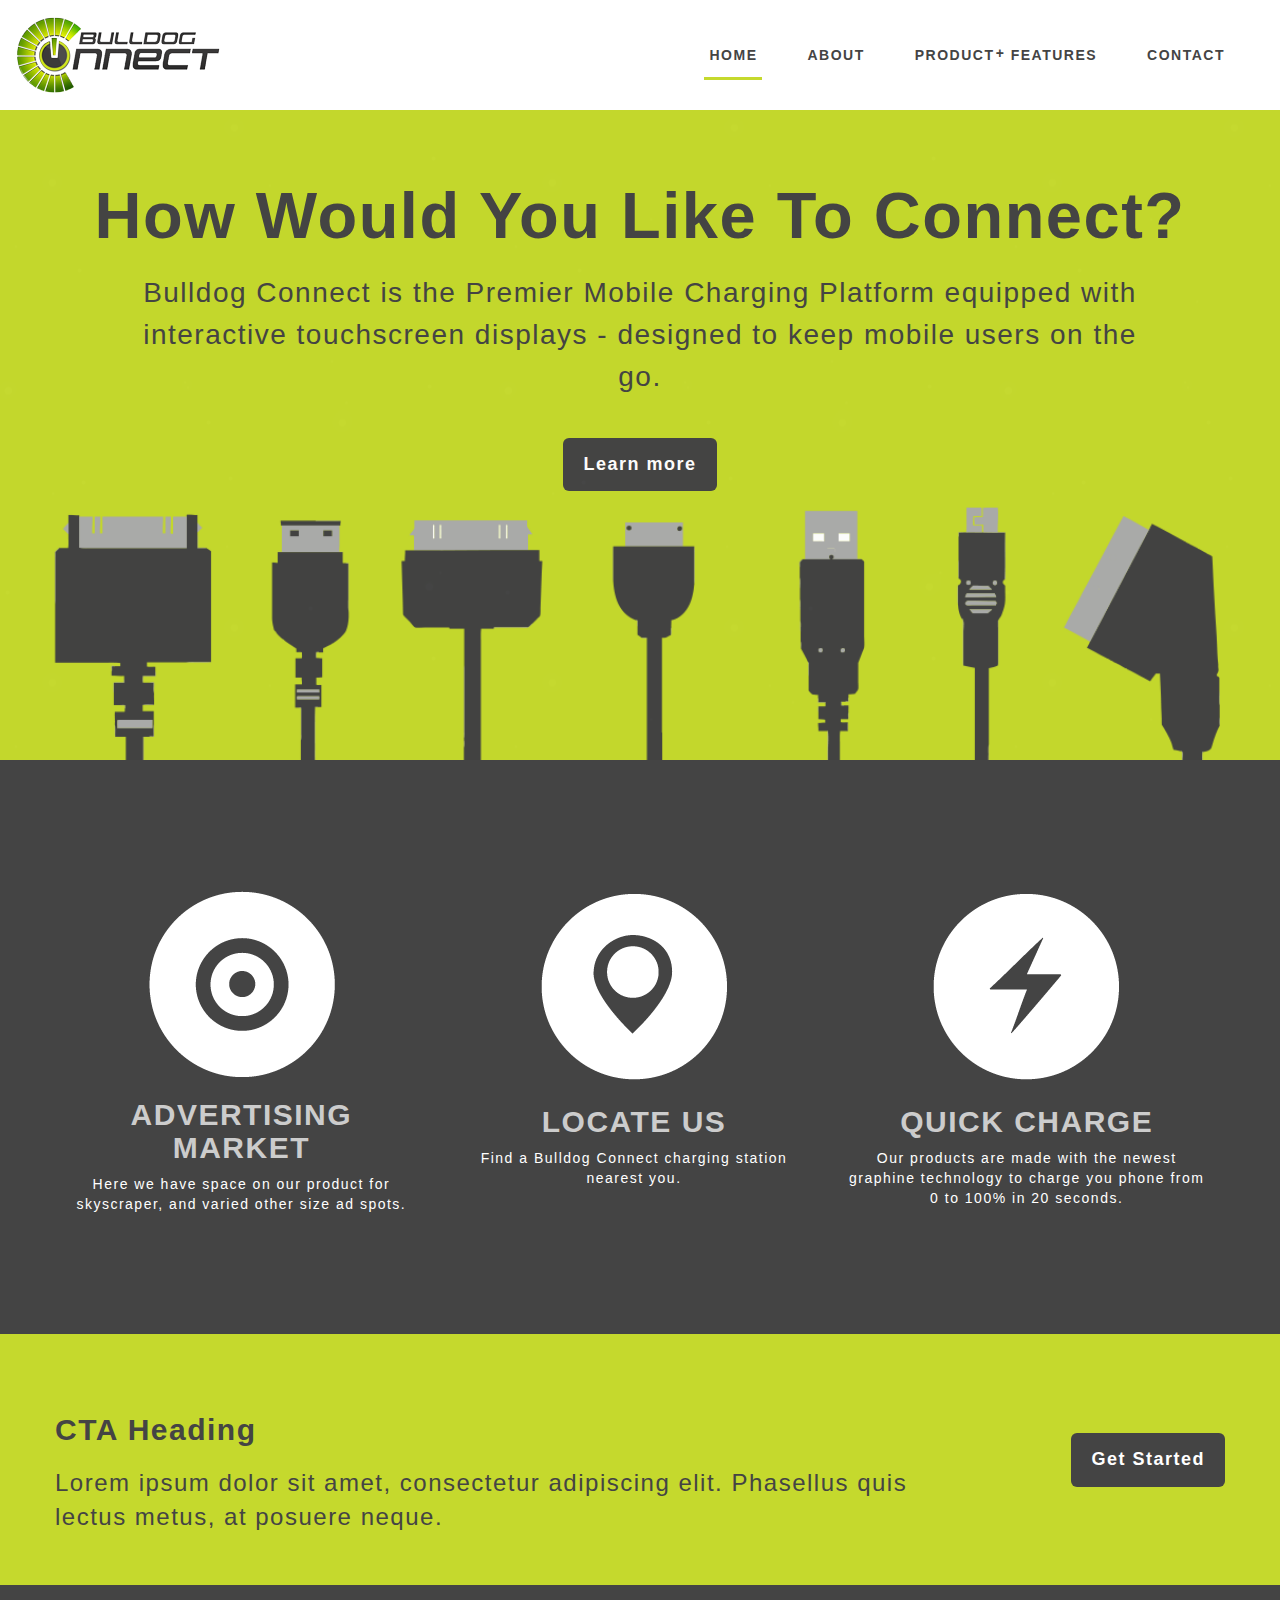
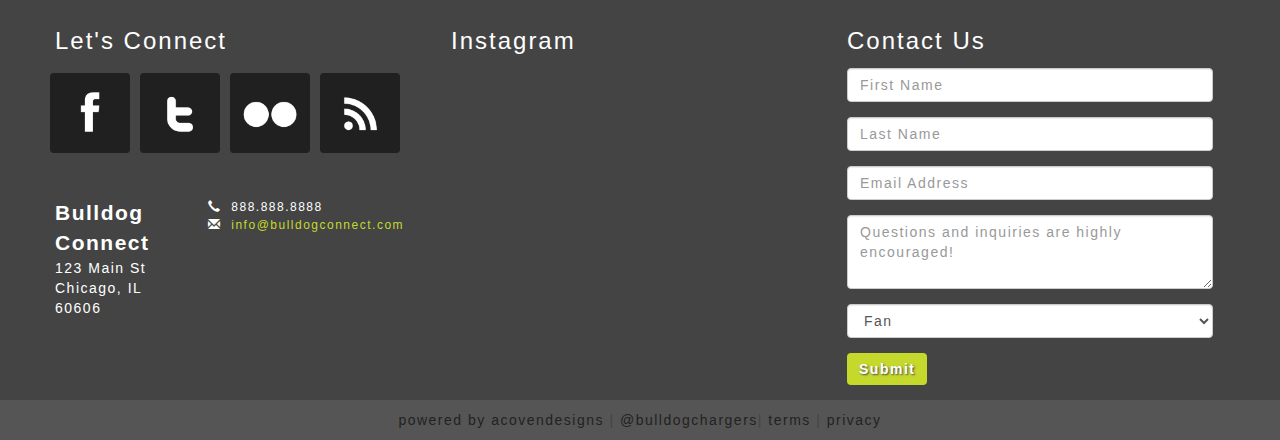
==== index.html @ 25d3582d "Added the bullseye icon" ====
<!DOCTYPE html>
<!--[if lt IE 7]>      <html class="no-js lt-ie9 lt-ie8 lt-ie7"> <![endif]-->
<!--[if IE 7]>         <html class="no-js lt-ie9 lt-ie8"> <![endif]-->
<!--[if IE 8]>         <html class="no-js lt-ie9"> <![endif]-->
<!--[if gt IE 8]><!-->
<html class="no-js">
	<!--<![endif]-->
	<head>
		<meta charset="utf-8">
		<meta http-equiv="X-UA-Compatible" content="IE=edge,chrome=1">
		<title></title>
		<meta name="description" content="">
		<meta name="viewport" content="width=device-width">
		<link rel="stylesheet" href="css/bootstrap.css" type="text/css">
		<link rel="stylesheet" href="css/bootstrap-theme.css" type="text/css">
		<link rel="stylesheet" href="css/main.css" type="text/css">
		<link rel="stylesheet" href="css/animate.css" type="text/css">
		<script src="js/vendor/modernizr-2.6.2-respond-1.1.0.min.js" type="text/javascript">
</script>
<!-- Begin Footer Scripts -->
		<script src="http://ajax.googleapis.com/ajax/libs/jquery/1.10.1/jquery.js" type="text/javascript"></script>
		<script type="text/javascript">
			window.jQuery || document.write('<script src="js/vendor/jquery-1.10.1.js"><\/script>')
		</script>
		<script src="js/vendor/bootstrap.js" type="text/javascript"></script>
		<script src="js/jquery-1.10.1.js" type="text/javascript"></script>
		<script src="js/bootstrap.min.js" type="text/javascript"></script>
		<script src="js/main.js" type="text/javascript"></script>
		<script type="text/javascript">
			var _gaq=[['_setAccount','UA-XXXXX-X'],['_trackPageview']];
			(function(d,t){var g=d.createElement(t),s=d.getElementsByTagName(t)[0];
			g.src='http://www.google-analytics.com/ga.js';
			s.parentNode.insertBefore(g,s)}(document,'script'));
		</script>
		<!-- End Footer Scripts -->
	</head>
	<body>
		<!--[if lt IE 7]>
			<p class="chromeframe">You are using an <strong>outdated</strong> browser. Please <a href="http://browsehappy.com/">upgrade your browser</a> or <a href="http://www.google.com/chromeframe/?redirect=true">activate Google Chrome Frame</a> to improve your experience.</p>
		<![endif]-->
		<div class="navbar navbar-inverse">
			<div class="container animated bounceInDown">
				<div class="navbar-header">
					<button type="button" class="navbar-toggle" data-toggle="collapse" data-target=".navbar-collapse">
						<span class="sr-only">Toggle navigation</span>
						<span class="icon-bar"></span>
						<span class="icon-bar"></span>
						<span class="icon-bar"></span>
					</button>
					<a class="navbar-brand" href="index.html">
						<img src="img/theme/bulldog-logo.png" class="animated pulse" alt="Bulldog Chargers">
					</a>
				</div>
				<div class="navbar-collapse navbar-right collapse">
					<ul class="nav navbar-nav">
						<li class="active">
							<a href="index.html">Home</a>
						</li>
						<li>
							<a href="about.html">About</a>
						</li>
						<li>
							<a href="product.html">Product <span>+</span> &nbsp; Features</a>
						</li>
						<li>
							<a href="contact.html">Contact</a>
						</li>
					</ul>
				</div>
				<!--/.navbar-collapse -->
			</div>
		</div>
		<!-- Main jumbotron for a primary marketing message or call to action -->
		<div class="jumbotron featured animated fadeIn">
			<div class="stars">
		 <div id="background"></div>
    <div id="midground"></div>
    <div id="foreground"></div>
</div>
			<div class="container">
				<div class="featured-text">
					<h2>
						How Would You Like To Connect?
					</h2>
					<h1>
						Bulldog Connect is the Premier Mobile Charging Platform equipped with interactive touchscreen displays - designed to keep mobile users on the go.
					</h1>
					<p>
						<a class="btn btn-default btn-lg animated lightSpeedInTop">Learn more</a>
					</p>
				</div>
			</div>
		</div>
		<!-- End Featured -->
		<!-- Begin Services -->
		<div class="cta-list">
			<div class="container pad-40 padlr-60">
				<!-- Example row of columns -->
				<div class="row ease">
					<div class="col-lg-4 item clearfix">
						<a href="#">	
							<p  class="cta-img">
								<img src="img/content/bullseye.png" class="animated rotateIn" alt="">
							</p>
							<span class ="margin_10">
							<h2>
								Advertising Market
							</h2>
							<p>
								Here we have space on our product for skyscraper, and varied other size ad spots.
							</p>
						</span>
						</a>
					</div>
					<div class="col-lg-4 item clearfix">
						<a href="#">
							<p class="cta-img">
								<img src="img/content/map-06.png" class="animated rotateIn" alt="">
							</p>
							<span class ="margin_10">
							<h2>
								Locate Us
							</h2>
							<p>
								Find a Bulldog Connect charging station nearest you.
							</p>
							</span>
						</a>
					</div>
					<div class="col-lg-4 item clearfix">
						<a href="#">
							<p class="cta-img">
								<img src="img/content/bolt-06.png" class="animated rotateIn" alt="">
							</p>
							<span class ="margin_10">
							<h2>
								Quick Charge
							</h2>
							<p>
								Our products are made with the newest graphine technology to charge you phone from 0 to 100% in 20 seconds.
							</p>
							</span>
						</a>
					</div>
				</div>
			</div>
		</div>
		<!-- End Services -->
		<!-- Begin Full Width Call to Action -->
		<div class="full-cta pad-40 padlr-40">
			<div class="container">
				<div class="row">
					<div class="col-lg-9">
						<h2>CTA Heading</h2>
						<h3>Lorem ipsum dolor sit amet, consectetur adipiscing elit. Phasellus quis lectus metus, at posuere neque. </h3>
					</div>
					<div class="col-lg-3 pad-40">
							<a href="#" class="btn btn-default btn-lg pull-right"><strongbtn>Get Started</strongbtn></a>
					</div>
				</div>
			</div>
		</div>
		<!-- End Full Width Call to Action -->
		<footer class="padlr-40 bg-dark">
			<div class="container">
				<div class="row">
					<div class="col-lg-4">
						<h3>Let's Connect</h3>
						<div class="social clearfix">
							<a href="#"><img src="img/theme/facebook.png"> </a>
							<a href="#"><img src="img/theme/twitter.png"> </a>
							<span><a href="#"><img src="img/theme/flickr.png"> </a></span>
							<a href="#"><img src="img/theme/rss.png"> </a>
						</div>
						<div class="row">
							<div class="col-lg-5">
								<p class="address">
									<strong>Bulldog Connect</strong> <br>
									123 Main St <br>
									Chicago, IL 60606
								</p>
							</div>
							<div class="col-lg-7">
								<p class="contact">
									<span class="glyphicon glyphicon-earphone"></span>&nbsp; 888.888.8888 <br>
									<span class="glyphicon glyphicon-envelope"></span>&nbsp; <a href="mailto:info@bulldogconnect.com">info@bulldogconnect.com</a>
								</p>
							</div>
						</div>
					</div>
					<div class="col-lg-4">
						<h3>Instagram</h3>
						<iframe src="http://snapwidget.com/in/?h=cGhvdG9ib290aHxpbnw4MHwyfDJ8fG5vfDV8ZmFkZUlu" allowtransparency="true" frameborder="0" scrolling="no" style="border:none; overflow:hidden; width:170px; height: 170px"></iframe>
					</div>
					<div class="col-lg-4">
						<h3>Contact Us</h3>
						<form role="form">
							<div class="form-group">
								<input type="text" class="form-control" id="FirstName" placeholder="First Name">
							</div>
							<div class="form-group">
								<input type="text" class="form-control" id="LastName" placeholder="Last Name">
							</div>
							<div class="form-group">
								<input type="email" class="form-control" id="Email" placeholder="Email Address">
							</div>
							<div class="form-group">
								<textarea class="form-control" id="Message" rows="3" cols="10" placeholder="Questions and inquiries are highly encouraged!"></textarea>
							</div>
							<div class="form-group">
								<select class="form-control" id="Method">
									<option>Fan</option>
									<option>Advertiser</option>
									<option>Venue</option>
								</select>
							</div>
							<div class="form-group">
								<button type="submit" class="btn btn-primary animated bounce">Submit</button>
							</div>
						</form>
					</div>
				</div>
			</div>
		</footer>
		<div class="footer-bottom pad-10">
			<div class="container">
				<a href="http://www.alexcoven.com/">powered by acovendesigns</a> | <span class = "hide_mob"><a href="#"><bd>@bulldogchargers</bd></a>| </span> <a href="terms.html">terms</a> | <a href="privacy.html">privacy</a>
			</div>
		</div>
		<!-- /container -->
	</body>
</html>
---- css/main.css ----
/* ==========================================================================
   Alex's custom styles
   ========================================================================== */
/* ----- Omnipotent -----*/
* {letter-spacing: 1.5px;}

/* ----- Parallax -----*/

@-webkit-keyframes STAR-MOVE {
	from {
		left: 0;
		top: 0;
	}
	to { 
		left: -10000px;
		top: -2000px;
	}
}

#background {
	background: black url(../img/content/header/backgrounddgreen.png) repeat 5% 5%;
	position: absolute;
	top: 0; left: 0; right: 0; bottom: 0;
	z-index: 100;
	
	-webkit-animation-name: STAR-MOVE;
	-webkit-animation-duration: 200s;
	-webkit-animation-timing-function: linear;
	-webkit-animation-iteration-count: infinite;
}

#midground {
	background: url(../img/content/header/midground2.png) repeat 20% 20%;
	position: absolute;
	top: 0; left: 0; right: 0; bottom: 0;
	z-index: 200;
	
	-webkit-animation-name: STAR-MOVE;
	-webkit-animation-duration: 150s;
	-webkit-animation-timing-function: linear;
	-webkit-animation-iteration-count: infinite;
}

#foreground {
	background: url(../img/content/header/foreground2.png) repeat 35% 35%;
	position: absolute;
	top: 0; left: 0; right: 0; bottom: 0;
	z-index: 300;
	
	-webkit-animation-name: STAR-MOVE;
	-webkit-animation-duration: 100s;
	-webkit-animation-timing-function: linear;
	-webkit-animation-iteration-count: infinite;
}

.stars {
	z-index:-20;
	opacity:0.01;
	-webkit-transition:all 800ms;
	-o-transition:all 800ms;
	-moz-transition:all 800ms;
	transition:all 800ms;

}

.stars:hover {
	opacity:.35;
	-webkit-transition:all 800ms;
	-o-transition:all 800ms;
	-moz-transition:all 800ms;
	transition:all 800ms;
}
/* ----- Type --------------*/

.cta-list h2 {text-transform: uppercase;}

@font-face {
    font-family: 'bariol_boldbold_italic';
    src: url('../fonts/bariol_bold_italic-webfont.eot');
    src: url('../fonts/bariol_bold_italic-webfont.eot?#iefix') format('embedded-opentype'),
         url('../fonts/bariol_bold_italic-webfont.woff') format('woff'),
         url('../fonts/bariol_bold_italic-webfont.ttf') format('truetype'),
         url('../fonts/bariol_bold_italic-webfont.svg#bariol_boldbold_italic') format('svg');
    font-weight: normal;
    font-style: normal;

}

@font-face {
    font-family: 'bariollight_italic';
    src: url('../fonts/bariol_light_italic-webfont.eot');
    src: url('../fonts/bariol_light_italic-webfont.eot?#iefix') format('embedded-opentype'),
         url('../fonts/bariol_light_italic-webfont.woff') format('woff'),
         url('../fonts/bariol_light_italic-webfont.ttf') format('truetype'),
         url('../fonts/bariol_light_italic-webfont.svg#bariollight_italic') format('svg');
    font-weight: normal;
    font-style: normal;

}

@font-face {
    font-family: 'bariolthin_italic';
    src: url('../fonts/bariol_thin_italic-webfont.eot');
    src: url('../fonts/bariol_thin_italic-webfont.eot?#iefix') format('embedded-opentype'),
         url('../fonts/bariol_thin_italic-webfont.woff') format('woff'),
         url('../fonts/bariol_thin_italic-webfont.ttf') format('truetype'),
         url('../fonts/bariol_thin_italic-webfont.svg#bariolthin_italic') format('svg');
    font-weight: normal;
    font-style: normal;

}

@font-face {
    font-family: 'bariol_boldbold';
    src: url('../fonts/bariol_bold-webfont.eot');
    src: url('../fonts/bariol_bold-webfont.eot?#iefix') format('embedded-opentype'),
         url('../fonts/bariol_bold-webfont.woff') format('woff'),
         url('../fonts/bariol_bold-webfont.ttf') format('truetype'),
         url('../fonts/bariol_bold-webfont.svg#bariol_boldbold') format('svg');
    font-weight: normal;
    font-style: normal;

}

@font-face {
    font-family: 'bariol_lightlight';
    src: url('../fonts/bariol_light-webfont.eot');
    src: url('../fonts/bariol_light-webfont.eot?#iefix') format('embedded-opentype'),
         url('../fonts/bariol_light-webfont.woff') format('woff'),
         url('../fonts/bariol_light-webfont.ttf') format('truetype'),
         url('../fonts/bariol_light-webfont.svg#bariol_lightlight') format('svg');
    font-weight: normal;
    font-style: normal;

}

@font-face {
    font-family: 'bariolthin';
    src: url('../fonts/bariol_thin-webfont.eot');
    src: url('../fonts/bariol_thin-webfont.eot?#iefix') format('embedded-opentype'),
         url('../fonts/bariol_thin-webfont.woff') format('woff'),
         url('../fonts/bariol_thin-webfont.ttf') format('truetype'),
         url('../fonts/bariol_thin-webfont.svg#bariolthin') format('svg');
    font-weight: normal;
    font-style: normal;

}


/* ----- Image Desaturate ------ */
img.desaturate {
    filter: grayscale(100%);
    -webkit-filter: grayscale(100%); -moz-filter: grayscale(100%);
    -ms-filter: grayscale(100%); -o-filter: grayscale(100%);
    filter: url('data:image/svg+xml;utf8,<svg xmlns=\'http://www.w3.org/2000/svg\'><filter id=\'grayscale\'><feColorMatrix type=\'matrix\' values=\'0.3333 0.3333 0.3333 0 0 0.3333 0.3333 0.3333 0 0 0.3333 0.3333 0.3333 0 0 0 0 0 1 0\'/></filter></svg>#grayscale');
    filter: gray;
    -webkit-filter: grayscale(1);
}

img.desaturate:hover {
    -webkit-transition: all 0.2s ease-in-out;
    -moz-transition: all 0.2s ease-in-out;
    -o-transition: all 0.2s ease-in-out;
    transition: all 0.2s ease-in-out;
    filter: url("data:image/svg+xml;utf8,<svg xmlns=\'http://www.w3.org/2000/svg\'><filter id=\'grayscale\'><feColorMatrix type=\'matrix\' values=\'1 0 0 0 0, 0 1 0 0 0, 0 0 1 0 0, 0 0 0 1 0\'/></filter></svg>#grayscale");
	-webkit-filter: grayscale(0%);
}


/* ----- Misc Styles ------ */
.pad30
.cta-list a p {
	margin-right: 20px;
	margin-left:20px;
}
strongbtn {
	font-family: 'bariol_boldbold' sans-serif;
}
.navbar a span {margin-top:7.5px; left:86px; top:0px; position:absolute;}
.navbar-collapse {
	padding-bottom:15px;
}
.col-lg-4 h3 {
	font-family: 'bariol_boldbold' sans-serif;
	letter-spacing: 2px;
}
.contact {
	font-size: 9pt;
}
.col-lg-5 {
	padding-right:0px;
	width:38.666667%;
}
.pad-10 {
	padding-top:10px;
	padding-bottom:10px;
}
.pad-40 {
	padding-top:40px;
	padding-bottom:40px;
}
.padlr-40 {
	padding-left:40px;
	padding-right:40px;
}
.padlr-60 {
	padding-left:60px;
	padding-right:60px;
}
.mrg-40 {
	margin-top:40px;
	margin-bottom:40px;
}
.bg-dark {
	background:#444444;
	color:#ffffff;
}
.ease {
	 -webkit-transition: all 800ms;
  -o-transition: all 800ms;
  -moz-transition: all 800ms;
  transition: all 800ms;
}
/* ----- Template Styles ----- */

.brand {
	margin: 20px auto;
}
.brand img {
	display:block;margin:0 auto;
}

/* Footer */
.col-lg-7 body{	
	font-family: 'bariol_lightlight' sans-serif;
}
.footer-bottom {
	background:#555555;
	text-align:center;
}
.footer-bottom a {
	color:#222222;
	text-decoration:none;
}
.footer-bottom a:hover {
	color:#C5D92D;
}

/* ----- Navigation ----- */
 .navbar ul {
	display:block;
	margin: 35px auto 0;
	font-family: 'bariol_boldbold' sans-serif;
 }

/* ----- Home Page Styles ----- */

/*Featured Products/Features Page*/

.proto img {width:250px;}

/*Featured */

.product img {margin-left:8px; width:250px; opacity:1;
filter:alpha(opacity=100); /* For IE8 and earlier */}

.about-soc img {width:64px; padding:0px 4px; opacity:0.5;
filter:alpha(opacity=50); /* For IE8 and earlier */}

.btn p a {padding-bottom: 20px;}

.col-lg-6 h1 {font-size: 12pt;}
.col-lg-12 span {font-size: 16pt;}
.col-lg-6 h4 {font-size: 18pt;}

.green {
	background:#C5D92D;
}

.gray {
	background:#444444;
}

.featured {
	background:#C5D92D;
	position:relative;
	overflow:hidden;
	max-height:1000px;
}
.featured .container {
	background: url(../img/content/header/home-header3.png) no-repeat center bottom;
	height: 650px;
	-webkit-background-size: 100%;
	-moz-background-size: 100%;
	-o-background-size: 100%;
	background-size: 100%;
}

.featured-about {
	background:#C5D92D;
	position:relative;
	overflow:hidden;
	max-height:auto;
}

.featured-about .container {
	height: auto;
	-webkit-background-size: 100%;
	-moz-background-size: 100%;
	-o-background-size: 100%;
	background-size: 100%;
}

img.featured-bg-about {
	z-index:1;
	width:100%;
	-webkit-transition:all 800ms;
	-o-transition:all 800ms;
	-moz-transition:all 800ms;
	transition:all 800ms;
}


.featured-about:hover img.featured-bg {

}

.featured-text-about {
	margin:0;
	padding:50px 0 0 0;
	text-align:left;
	font-family: 'bariol_boldbold' sans-serif;
}
.featured-text-about h1 {
	text-align: left;
	font-size: 12pt;
	margin-bottom: 40px;
	font-family: 'bariol_lightlight' sans-serif;
	font-weight: 300;
	line-height: 1.5em;
}
.featured-text-about h2 {
	font-size: 65px;
	font-weight: 700;
	font-family: 'bariol_boldbold' sans-serif;
}

img.featured-bg {
	z-index:1;
	width:100%;
	-webkit-transition:all 800ms;
	-o-transition:all 800ms;
	-moz-transition:all 800ms;
	transition:all 800ms;
}


.featured:hover img.featured-bg {

}

.featured-text {
	margin:0;
	padding:50px 0 0 0;
	text-align:center;
	font-family: 'bariol_boldbold' sans-serif;
}

.featured-text h1 {
	font-size: 28px;
	margin-bottom: 40px;
	font-family: 'bariol_lightlight' sans-serif;
	font-weight: 300;
	line-height: 1.5em;
	margin-right:80px;
	margin-left: 80px;
}
.featured-text h2 {
	font-size: 65px;
	font-weight: 700;
	font-family: 'bariol_boldbold' sans-serif;
}

/* Header */

.navbar-header img {
	width:100%;
}

/* Calls to Action About */

.about-con {width:100%; text-align: center; margin-bottom: 45px;}
.about-con img {width:30px; margin: 0 auto; padding:0px 2px; opacity:0.5;
filter:alpha(opacity=50); /* For IE8 and earlier */}

.cta-list-about {
	background-color: #444444;
	background-size: 100%;
	color: white;
	padding: 40px 0;
	min-height: 465px
}
.cta-list-about a, .cta-list a:hover {
	-webkit-transition: all .3s;
	-o-transition: all .3s;
	-moz-transition: all .3s;
	transition: all ease .3s;
}
.cta-list-about .item {}
.cta-img-about img {
	padding-top: 50px;
	width:119px;
	display:block;
	margin:0 auto;
	-webkit-transition: all 800ms;
	-o-transition: all 800ms;
	-moz-transition: all 800ms;
	transition: all 800ms;
	max-width:100%;
	z-index: 1;
}
.cta-img-about a img {
	-webkit-transition: all 800ms;
	-o-transition: all 800ms;
	-moz-transition: all 800ms;
	transition: all 800ms;
	-webkit-transform: rotate(360deg);
	-moz-transform: rotate(360deg);
	width:50%;
}

.cta-img-about a img:hover {
	-webkit-transition: all 800ms;
	-o-transition: all 800ms;
	-moz-transition: all 800ms;
	transition: all 800ms;
	-webkit-transform: rotate(360deg);
	-moz-transform: rotate(360deg);
}

.cta-list-about a:hover {
	color:#C5D92D;
}
.cta-list-about a h2 {
	color:#ccc;
	font-family: 'bariol_boldbold' sans-serif;
	text-align: center;
}
.cta-list-about a:hover h2 {
	color:#ffffff;
}
.cta-list-about a {
	color:#ffffff;
	font-family: 'bariol_lightlight' sans-serif;
	text-decoration:none;
}

.cta-list-about a p {
	text-align: center;
}

/* Calls to Action */

.cta-list {
	background-color: #444444;
	background-size: 100%;
	color: white;
	padding: 70px 0;
}
.cta-list a, .cta-list a:hover {
	-webkit-transition: all .3s;
	-o-transition: all .3s;
	-moz-transition: all .3s;
	transition: all ease .3s;
}
.cta-list .item {}
.cta-list .item img {
	display:block;
	margin:0 auto;
	-webkit-transition: all 800ms;
	-o-transition: all 800ms;
	-moz-transition: all 800ms;
	transition: all 800ms;
	max-width:100%;
	z-index: 1;
}
.cta-img a img {
	-webkit-transition: all 800ms;
	-o-transition: all 800ms;
	-moz-transition: all 800ms;
	transition: all 800ms;
	-webkit-transform: rotate(360deg);
	-moz-transform: rotate(360deg);
}

.cta-img a img:hover {
	-webkit-transition: all 800ms;
	-o-transition: all 800ms;
	-moz-transition: all 800ms;
	transition: all 800ms;
	-webkit-transform: rotate(360deg);
	-moz-transform: rotate(360deg);
}

.cta-list a:hover {
	color:#C5D92D;
}
.cta-list a h2 {
	color:#ccc;
	font-family: 'bariol_boldbold' sans-serif;
	text-align:  center;
}
.cta-list a:hover h2 {
	color:#ffffff;
}
.cta-list a {
	color:#ffffff;
	font-family: 'bariol_lightlight' sans-serif;
	text-decoration:none;
}


/* ----------
Footer
---------- */

/* Social */

.follow {margin:32px 0 0 0;}
.social {
	margin: 0 -10px 40px;
}
.social a img {
	width:90px;
	float:left;
	padding: 5px 5px;
	 zoom: 1;
        filter: alpha(opacity=100);
        opacity: 1;
        -webkit-transition: opacity .25s ease-in-out;
        -moz-transition: opacity .25s ease-in-out;
        -ms-transition: opacity .25s ease-in-out;
        -o-transition: opacity .25s ease-in-out;
        transition: opacity .25s ease-in-out;
}
.social a img:hover {
	 zoom: 1;
        filter: alpha(opacity=50);
        opacity: 0.5;
        -webkit-transition: opacity .25s ease-in-out;
        -moz-transition: opacity .25s ease-in-out;
        -ms-transition: opacity .25s ease-in-out;
        -o-transition: opacity .25s ease-in-out;
        transition: opacity .25s ease-in-out;
}




/*----- Media Querys -----*/

@media (max-width: 1200px) and (min-width: 992px) { /*plus sign*/

.navbar a span {left:80px;}

}


@media (max-width: 2000px) and (min-width: 1201px) { /*XL Desktop*/
	.product img { margin-left:15%;}

	.full-cta {
	background: #C5D92D;
	}
	.cta-list a p {
	margin-right: 0px;
	margin-left: 0px;
	text-align: center;
}
.container {
max-width: 3000px;
}
}
@media (max-width: 1200px) and (min-width: 999px) { /*Desktop*/

		.navbar {
	margin-bottom:20px;
}

.social img a {width:75px;}
.cta-list a p {
	margin-right: 0px;
	margin-left: 0px;
}

.full-cta {
background: #C5D92D;
}

.navbar img {
	margin-top:20px;
}
}

@media (min-width:600px) and (max-width:1200px) { /*Tween Tablet & Desktop*/
	.cta-list p.cta-img {
		float:left;
		padding-left: 20px;
}
}
@media (max-width: 1199px) and (min-width: 998px) { /*this is to center the 3 circle text on dektop/tablet*/

.margin_10 { /*this is to center the 3 circle text on tablet*/
	padding: 30px;
}

.cta-list a p {text-align: center;}

}

@media (max-width: 998px) and (min-width: 591px) { /*Tablet*/
	.featured-text h1{
		font-size:125%;
	}
	.featured-text h2{
		font-size:225%;
	}

	.navbar {
	margin-bottom:20px;
}

.cta-list a p {text-align: center;}

.margin_10 { /*this is to center the 3 circle text on tablet*/
	padding: 30px;
}

.navbar img {
	margin-top:20px;

}

.full-cta {
	background: #C5D92D;
}
}


@media (min-width:767px) and (max-width:991px) { /*featured product about page*/
.product img {position:absolute; margin-left: -24px;}
.navbar a span {margin-top:7.5px; left:80px; top:0px; position:absolute;}
.cta-list a h2 {
color: #CCC;
font-family: 'bariol_boldbold' sans-serif;
margin-left: 19px;}
}


@media (min-width:591px) and (max-width:605px) { /*Social Icons*/
.social img {width:75px;}
}

@media (min-width:401px) and (max-width:590px) { /*Tween Phone & Tablet*/
	.featured .container {background-image: none;}
.cta-list h2 {text-align: center}
.cta-list h1 {margin-left: 20%}
.footer-bottom {font-size: 7.5pt;}

	.featured-text h1 {
		font-size: 100%;
		margin-left: 0px;
		margin-right: 0px;
	}
	.featured-text h2 {
		font-size: 200%;
		margin-left: 0px;
		margin-right: 0px;
	}
	.cta-list .item img {
		width:40%;
}
.social img {width:22%;}
.full-cta {
	background: #C5D92D;
	}
}


@media (min-width:200px) and (max-width:400px) { /*Phone size*/
	.featured .container {background-image: none;}
.full-cta {
	background: #C5D92D;
	}	
.product img {visibility:hidden;}
.featured-text-about h1 {
	text-align: center;
}
.featured-text-about {
	text-align:center;
}	
.cta-list h2 {text-align: center}
.cta-list h1 {margin-left: 20%}
.footer-bottom {font-size: 8pt; text-transform: lowercase;}

	.featured-text h1 {
		margin-bottom: 30px;
		font-size: 80%;
		margin-left: 0px;
		margin-right: 0px;
	}
	.featured-text h2 {
		margin-top:-35px;
		margin-bottom: 30px;
		font-size: 150%;
		margin-left: 0px;
		margin-right: 0px;
	}
	.cta-list .item img {
		width:40%;
}

.social span a {display: block; width: 10px}

strong {
  font-size: 15px;
  text-transform: uppercase;
}
.featured {
	height: 475px
}

.social img a {width:22%;}

.navbar-brand img{
 width:50%;
}

.navbar-toggle {
zoom:0.68;
margin-bottom: 5px;
}

.full-cta h3 {
		margin-left: 25px;
		margin-right: 25px;
		font-size: 120%;
			}

.full-cta h2 {
	    margin-left: 25px;
		margin-right: 25px;
		font-size: 220%;
			}

.footer-bottom a {color: #f2f2f2;}			

}
@media (min-width: 100px) and (max-width: 760px){
.featured .container {background-image: none;} /*Removes Charging Ports Img*/ 
.product img {visibility: visible;}
.full-cta {
background: #C5D92D;
}

.hide_mob {display:none;}

.cta-list a p {text-align: center;}
	}

@media (min-width: 100px) and (max-width: 330px){
.product img {margin-right: 30px}
	}
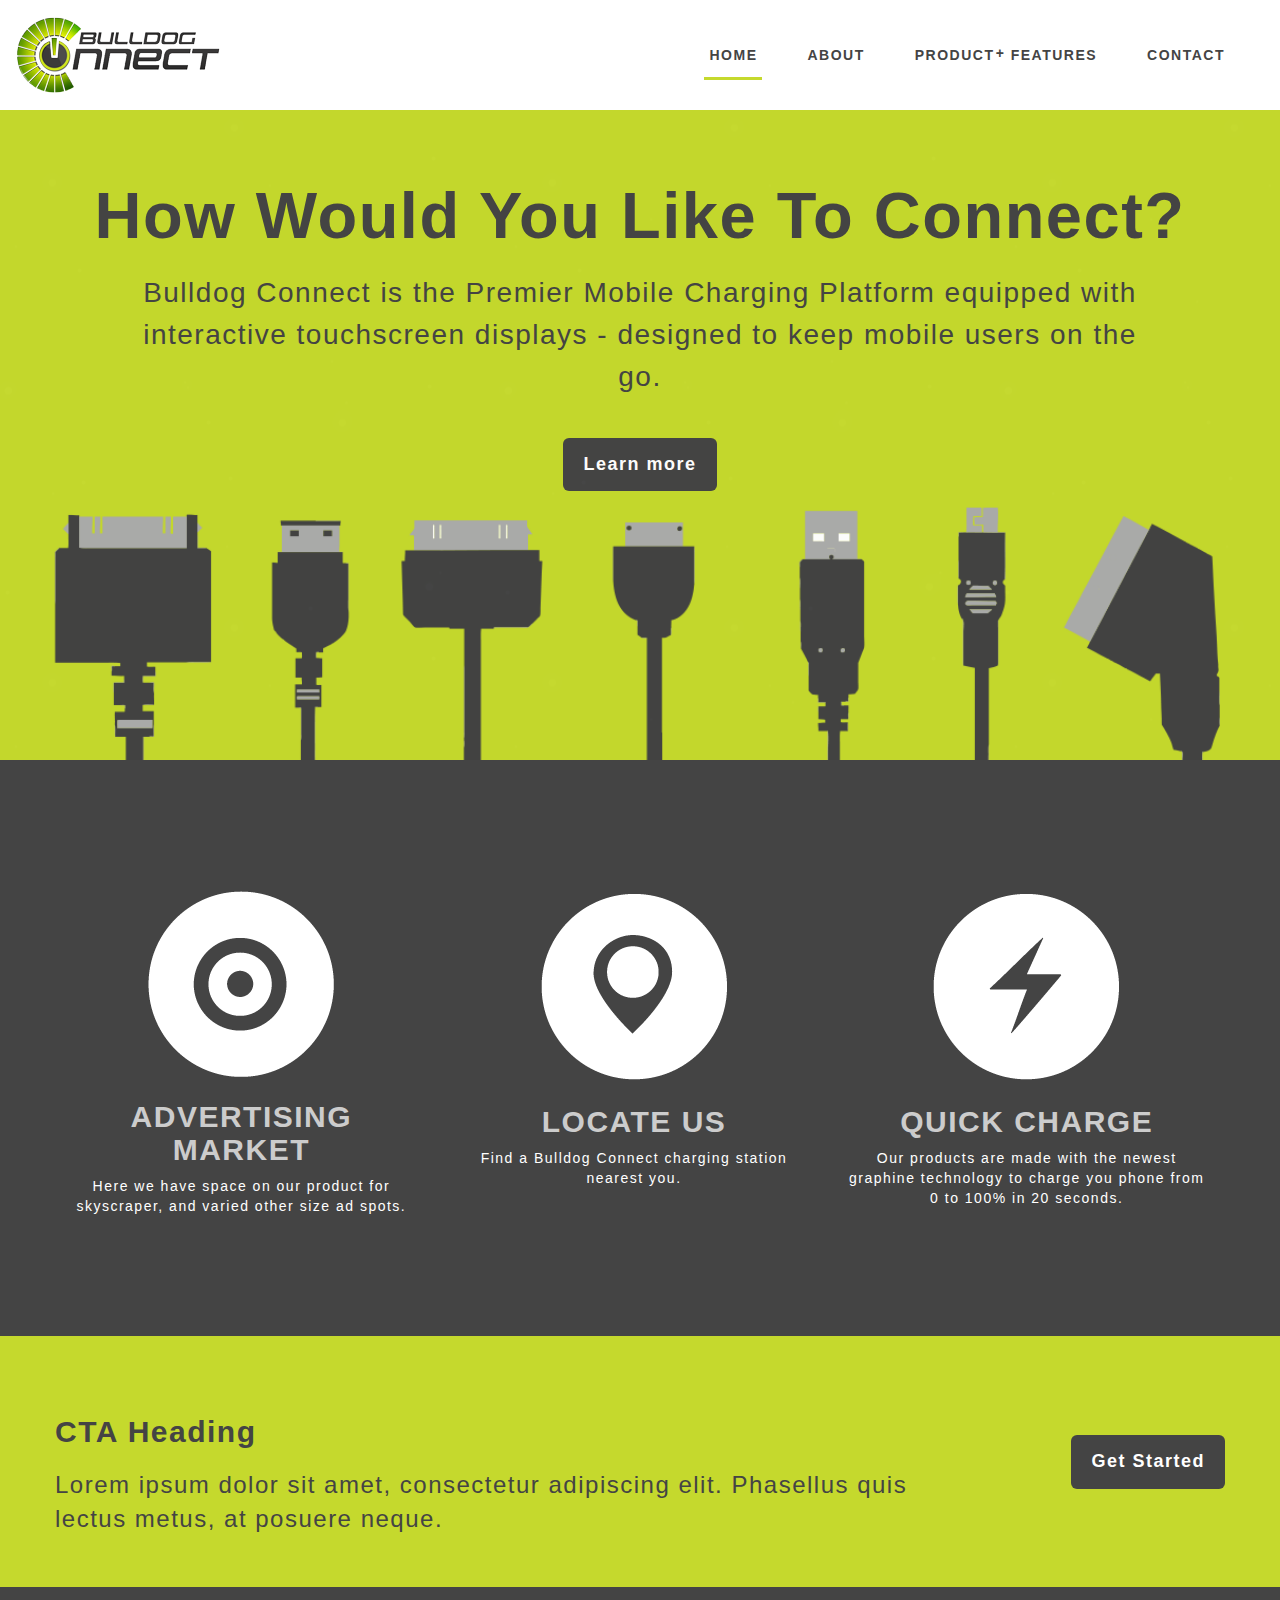
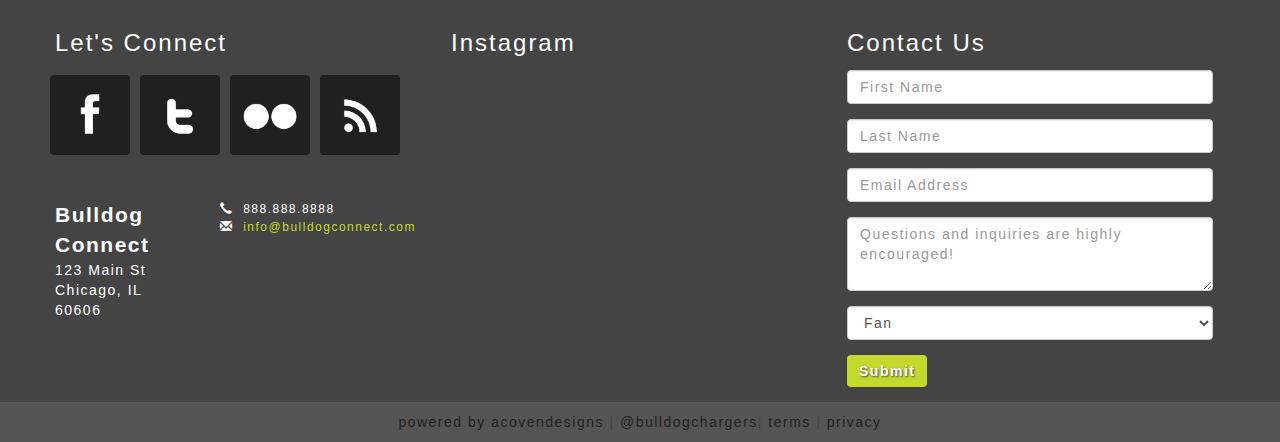
==== commit b7933c08: "New Updates" ====
--- a/index.html
+++ b/index.html
@@ -19,12 +19,7 @@
 </script>
 <!-- Begin Footer Scripts -->
 		<script src="http://ajax.googleapis.com/ajax/libs/jquery/1.10.1/jquery.js" type="text/javascript"></script>
-		<script type="text/javascript">
-			window.jQuery || document.write('<script src="js/vendor/jquery-1.10.1.js"><\/script>')
-		</script>
 		<script src="js/vendor/bootstrap.js" type="text/javascript"></script>
-		<script src="js/jquery-1.10.1.js" type="text/javascript"></script>
-		<script src="js/bootstrap.min.js" type="text/javascript"></script>
 		<script src="js/main.js" type="text/javascript"></script>
 		<script type="text/javascript">
 			var _gaq=[['_setAccount','UA-XXXXX-X'],['_trackPageview']];
@@ -98,7 +93,7 @@
 				<!-- Example row of columns -->
 				<div class="row ease">
 					<div class="col-lg-4 item clearfix">
-						<a href="#">	
+						<a href="product.html#advertiser">	
 							<p  class="cta-img">
 								<img src="img/content/bullseye.png" class="animated rotateIn" alt="">
 							</p>
@@ -113,7 +108,7 @@
 						</a>
 					</div>
 					<div class="col-lg-4 item clearfix">
-						<a href="#">
+						<a href="product.html#venu">
 							<p class="cta-img">
 								<img src="img/content/map-06.png" class="animated rotateIn" alt="">
 							</p>
@@ -128,7 +123,7 @@
 						</a>
 					</div>
 					<div class="col-lg-4 item clearfix">
-						<a href="#">
+						<a href="product.html#consumer">
 							<p class="cta-img">
 								<img src="img/content/bolt-06.png" class="animated rotateIn" alt="">
 							</p>
--- a/css/main.css
+++ b/css/main.css
@@ -72,6 +72,20 @@
 	-moz-transition:all 800ms;
 	transition:all 800ms;
 }
+
+/* ----- Map --------------*/
+
+.gmap3{
+    margin: 20px auto;
+    width: 100%;
+    height: 100%;
+}
+
+#hq-map{
+ height: 350px;
+ width: 600px;
+}
+
 /* ----- Type --------------*/
 
 .cta-list h2 {text-transform: uppercase;}
@@ -189,13 +203,16 @@
 .contact {
 	font-size: 9pt;
 }
-.col-lg-5 {
-	padding-right:0px;
-	width:38.666667%;
-}
+
 .pad-10 {
 	padding-top:10px;
 	padding-bottom:10px;
+}
+
+.pad-20 {
+	padding-top: 20px;
+	padding-bottom: 20px;
+
 }
 .pad-40 {
 	padding-top:40px;
@@ -232,6 +249,19 @@
 	display:block;margin:0 auto;
 }
 
+/* ----- Products + Features ----- */
+h5 {font-size: 12pt;
+font-family: 'bariol_lightlight' sans-serif;
+line-height: 1.5em;
+ }
+h6 {font-size: 18pt;
+font-weight: 300;
+font-family: 'bariol_boldbold' sans-serif;
+line-height: 1.5em;
+ }
+.pad-tb-120 {padding: 120px 0px;}
+.pad-b-50 {padding-bottom: 50px;}
+.pad-b-200 {padding-bottom: 200px;}
 /* Footer */
 .col-lg-7 body{	
 	font-family: 'bariol_lightlight' sans-serif;
@@ -246,6 +276,10 @@
 }
 .footer-bottom a:hover {
 	color:#C5D92D;
+}
+
+.white {
+	background-color: #fff;
 }
 
 /* ----- Navigation ----- */
@@ -259,7 +293,9 @@
 
 /*Featured Products/Features Page*/
 
-.proto img {width:250px;}
+a.pro-btn {margin:10px 0 20px;}
+.proto  img {width:250px; display:block; margin: 0 auto;}
+.proto  img {width:250px; display:block; margin: 0 auto;}
 
 /*Featured */
 
@@ -574,6 +610,9 @@
 	.full-cta {
 	background: #C5D92D;
 	}
+	.full-cta-white {
+	background: #ababaa;
+	}
 	.cta-list a p {
 	margin-right: 0px;
 	margin-left: 0px;
@@ -582,6 +621,30 @@
 .container {
 max-width: 3000px;
 }
+
+.featured-about .container {
+width:96%;
+}
+
+.mar-left img {
+	margin-left: 20%;
+
+}
+
+.mar-right img {
+	margin-right: 20%;
+
+}
+
+.col-txt-2 {
+-moz-column-count:2; /* Firefox */
+-webkit-column-count:2; /* Safari and Chrome */
+column-count:2;
+-moz-column-gap:40px; /* Firefox */
+-webkit-column-gap:40px; /* Safari and Chrome */
+column-gap:40px;
+}
+
 }
 @media (max-width: 1200px) and (min-width: 999px) { /*Desktop*/
 
@@ -599,9 +662,38 @@
 background: #C5D92D;
 }
 
+.full-cta-white {
+background: #ababaa;
+}
+
+
 .navbar img {
 	margin-top:20px;
 }
+
+.featured-about .container {
+width:96%;
+}
+
+.mar-left img {
+	margin-left: 0px;
+
+}
+
+.mar-right img {
+	margin-right: 0px;
+
+}
+
+.col-txt-2 {
+-moz-column-count:2; /* Firefox */
+-webkit-column-count:2; /* Safari and Chrome */
+column-count:2;
+-moz-column-gap:40px; /* Firefox */
+-webkit-column-gap:40px; /* Safari and Chrome */
+column-gap:40px;
+}
+
 }
 
 @media (min-width:600px) and (max-width:1200px) { /*Tween Tablet & Desktop*/
@@ -618,6 +710,21 @@
 
 .cta-list a p {text-align: center;}
 
+.featured-about .container {
+width:96%;
+}
+
+.mar-left img {
+	margin-left: 0px;
+
+}
+
+.mar-right img {
+	margin-right: 0px;
+
+}
+
+
 }
 
 @media (max-width: 998px) and (min-width: 591px) { /*Tablet*/
@@ -646,6 +753,11 @@
 .full-cta {
 	background: #C5D92D;
 }
+
+.full-cta-white {
+	background: #ababaa;
+}
+
 }
 
 
@@ -686,6 +798,10 @@
 .full-cta {
 	background: #C5D92D;
 	}
+
+.full-cta-white {
+	background: #ababaa;
+	}
 }
 
 
@@ -694,6 +810,11 @@
 .full-cta {
 	background: #C5D92D;
 	}	
+
+.full-cta-white {
+	background: #ababaa;
+	}	
+
 .product img {visibility:hidden;}
 .featured-text-about h1 {
 	text-align: center;
@@ -765,6 +886,10 @@
 background: #C5D92D;
 }
 
+.full-cta-white {
+background: #ababaa;
+}
+
 .hide_mob {display:none;}
 
 .cta-list a p {text-align: center;}
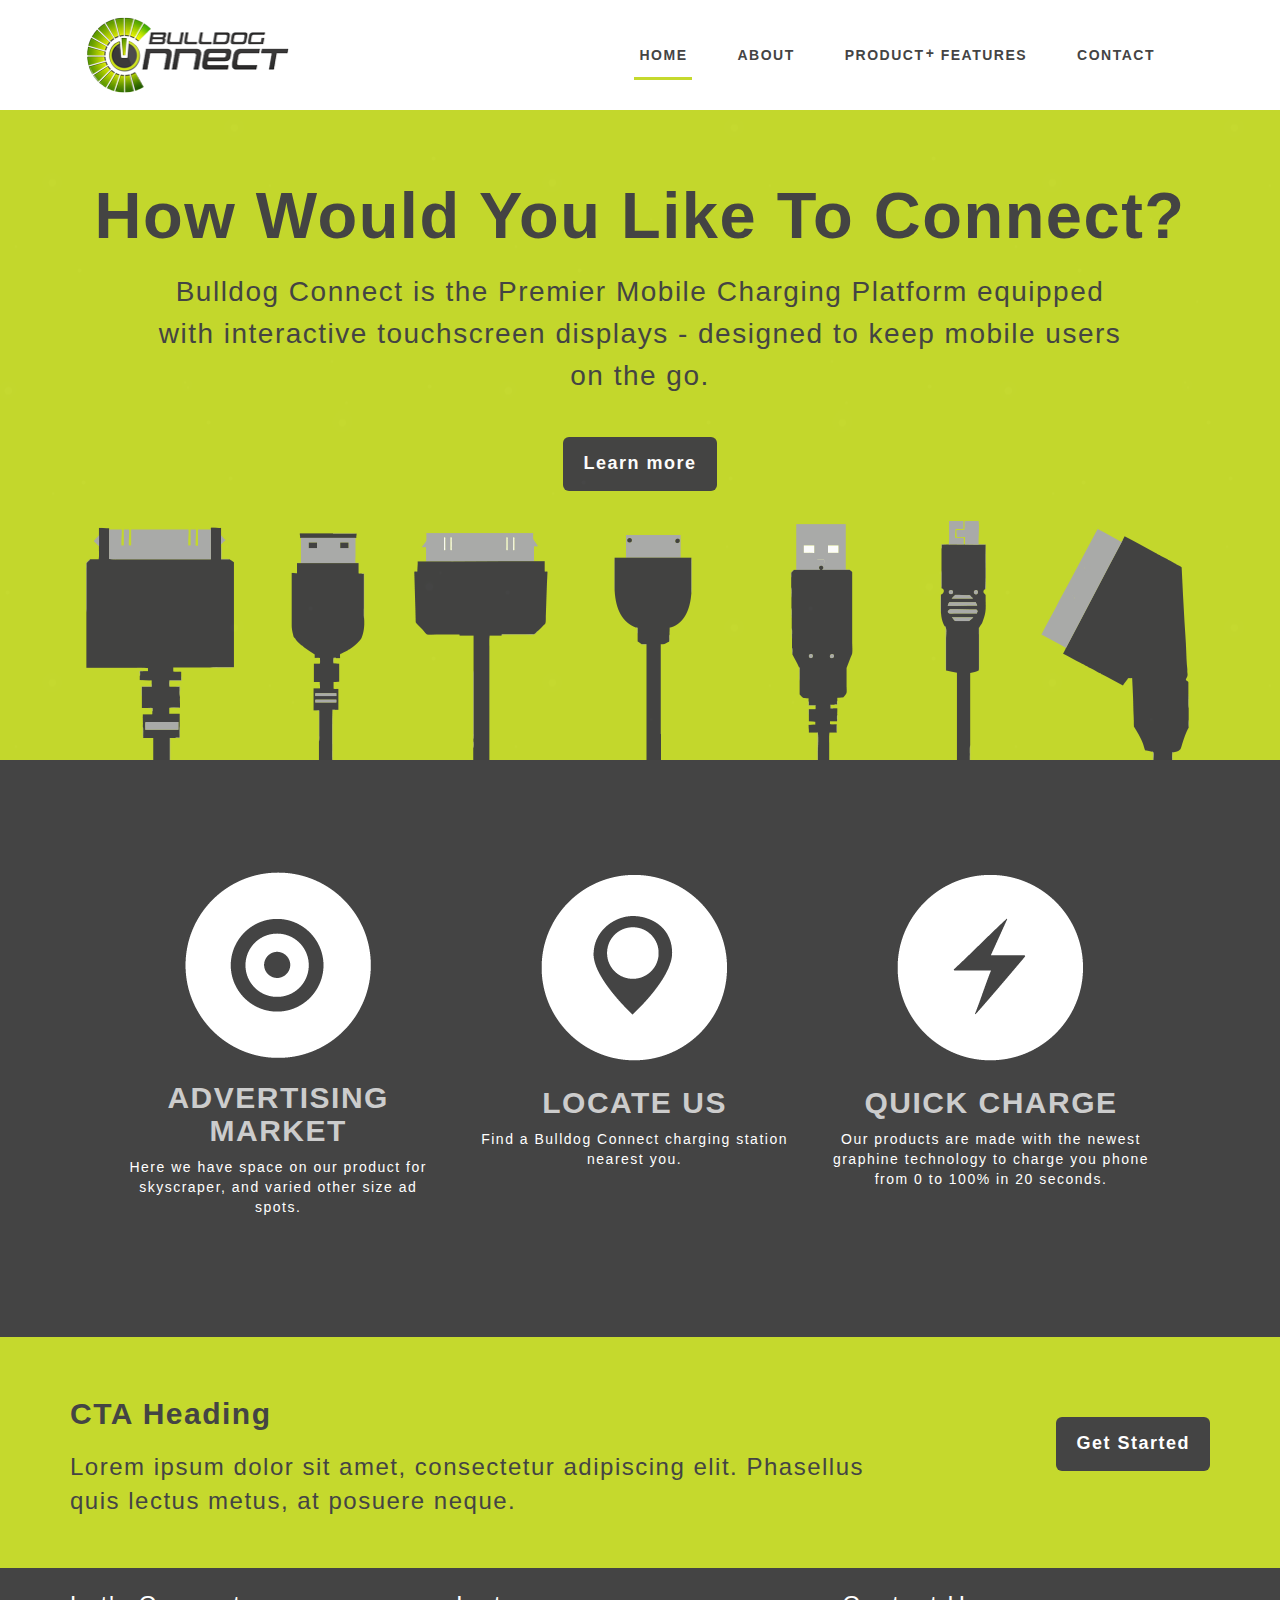
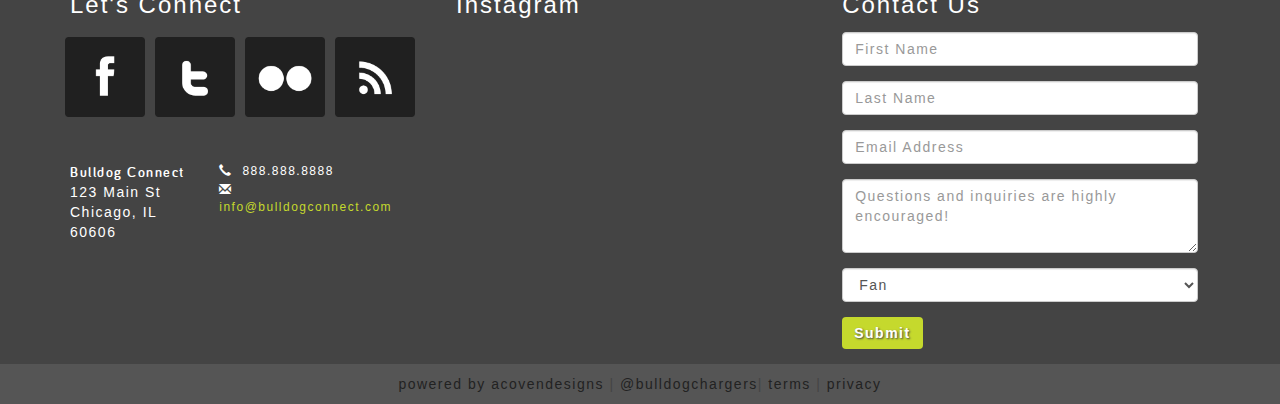
==== commit cdbe681e: "Completed Contact Page" ====
--- a/index.html
+++ b/index.html
@@ -14,11 +14,10 @@
 		<link rel="stylesheet" href="css/bootstrap.css" type="text/css">
 		<link rel="stylesheet" href="css/bootstrap-theme.css" type="text/css">
 		<link rel="stylesheet" href="css/main.css" type="text/css">
-		<link rel="stylesheet" href="css/animate.css" type="text/css">
+		<!-- Begin Footer Scripts -->
+		<script src="http://ajax.googleapis.com/ajax/libs/jquery/1.10.1/jquery.js" type="text/javascript"></script>
 		<script src="js/vendor/modernizr-2.6.2-respond-1.1.0.min.js" type="text/javascript">
-</script>
-<!-- Begin Footer Scripts -->
-		<script src="http://ajax.googleapis.com/ajax/libs/jquery/1.10.1/jquery.js" type="text/javascript"></script>
+			</script>
 		<script src="js/vendor/bootstrap.js" type="text/javascript"></script>
 		<script src="js/main.js" type="text/javascript"></script>
 		<script type="text/javascript">
@@ -33,36 +32,38 @@
 		<!--[if lt IE 7]>
 			<p class="chromeframe">You are using an <strong>outdated</strong> browser. Please <a href="http://browsehappy.com/">upgrade your browser</a> or <a href="http://www.google.com/chromeframe/?redirect=true">activate Google Chrome Frame</a> to improve your experience.</p>
 		<![endif]-->
-		<div class="navbar navbar-inverse">
-			<div class="container animated bounceInDown">
-				<div class="navbar-header">
-					<button type="button" class="navbar-toggle" data-toggle="collapse" data-target=".navbar-collapse">
-						<span class="sr-only">Toggle navigation</span>
-						<span class="icon-bar"></span>
-						<span class="icon-bar"></span>
-						<span class="icon-bar"></span>
-					</button>
-					<a class="navbar-brand" href="index.html">
-						<img src="img/theme/bulldog-logo.png" class="animated pulse" alt="Bulldog Chargers">
-					</a>
-				</div>
-				<div class="navbar-collapse navbar-right collapse">
-					<ul class="nav navbar-nav">
-						<li class="active">
-							<a href="index.html">Home</a>
-						</li>
-						<li>
-							<a href="about.html">About</a>
-						</li>
-						<li>
-							<a href="product.html">Product <span>+</span> &nbsp; Features</a>
-						</li>
-						<li>
-							<a href="contact.html">Contact</a>
-						</li>
-					</ul>
-				</div>
-				<!--/.navbar-collapse -->
+		<div class="container header">
+			<div class="navbar navbar-inverse">
+				<div class="container animated bounceInDown">
+					<div class="navbar-header">
+						<button type="button" class="navbar-toggle" data-toggle="collapse" data-target=".navbar-collapse">
+							<span class="sr-only">Toggle navigation</span>
+							<span class="icon-bar"></span>
+							<span class="icon-bar"></span>
+							<span class="icon-bar"></span>
+						</button>
+						<a class="navbar-brand" href="index.html">
+							<img src="img/theme/bulldog-logo.png" class="animated pulse" alt="Bulldog Chargers">
+						</a>
+					</div>
+					<div class="navbar-collapse navbar-right collapse">
+						<ul class="nav navbar-nav">
+							<li class="active">
+								<a href="index.html">Home</a>
+							</li>
+							<li>
+								<a href="about.html">About</a>
+							</li>
+							<li>
+								<a href="product.html">Product <span>+</span> &nbsp; Features</a>
+							</li>
+							<li>
+								<a href="contact.html">Contact</a>
+							</li>
+						</ul>
+					</div>
+					<!--/.navbar-collapse -->
+				</div>
 			</div>
 		</div>
 		<!-- Main jumbotron for a primary marketing message or call to action -->
@@ -93,7 +94,7 @@
 				<!-- Example row of columns -->
 				<div class="row ease">
 					<div class="col-lg-4 item clearfix">
-						<a href="product.html#advertiser">	
+						<a href="#">	
 							<p  class="cta-img">
 								<img src="img/content/bullseye.png" class="animated rotateIn" alt="">
 							</p>
@@ -108,7 +109,7 @@
 						</a>
 					</div>
 					<div class="col-lg-4 item clearfix">
-						<a href="product.html#venu">
+						<a href="#">
 							<p class="cta-img">
 								<img src="img/content/map-06.png" class="animated rotateIn" alt="">
 							</p>
@@ -123,7 +124,7 @@
 						</a>
 					</div>
 					<div class="col-lg-4 item clearfix">
-						<a href="product.html#consumer">
+						<a href="#">
 							<p class="cta-img">
 								<img src="img/content/bolt-06.png" class="animated rotateIn" alt="">
 							</p>
--- a/css/main.css
+++ b/css/main.css
@@ -72,20 +72,6 @@
 	-moz-transition:all 800ms;
 	transition:all 800ms;
 }
-
-/* ----- Map --------------*/
-
-.gmap3{
-    margin: 20px auto;
-    width: 100%;
-    height: 100%;
-}
-
-#hq-map{
- height: 350px;
- width: 600px;
-}
-
 /* ----- Type --------------*/
 
 .cta-list h2 {text-transform: uppercase;}
@@ -203,7 +189,10 @@
 .contact {
 	font-size: 9pt;
 }
-
+.col-lg-5 {
+	padding-right:0px;
+	width:38.666667%;
+}
 .pad-10 {
 	padding-top:10px;
 	padding-bottom:10px;
@@ -221,6 +210,10 @@
 .padlr-40 {
 	padding-left:40px;
 	padding-right:40px;
+}
+.pad-60 {
+	padding-top:60px;
+	padding-bottom:60px;
 }
 .padlr-60 {
 	padding-left:60px;
@@ -250,21 +243,19 @@
 }
 
 /* ----- Products + Features ----- */
-h5 {font-size: 12pt;
-font-family: 'bariol_lightlight' sans-serif;
+h5 {font-size: 16px;
+font-family: 'bariol_lightlight', sans-serif;
 line-height: 1.5em;
  }
-h6 {font-size: 18pt;
+h6 {font-size: 12px;
 font-weight: 300;
-font-family: 'bariol_boldbold' sans-serif;
+font-family: 'bariol_boldbold', sans-serif;
 line-height: 1.5em;
  }
-.pad-tb-120 {padding: 120px 0px;}
-.pad-b-50 {padding-bottom: 50px;}
-.pad-b-200 {padding-bottom: 200px;}
+
 /* Footer */
 .col-lg-7 body{	
-	font-family: 'bariol_lightlight' sans-serif;
+	font-family: 'bariol_lightlight', sans-serif;
 }
 .footer-bottom {
 	background:#555555;
@@ -276,10 +267,6 @@
 }
 .footer-bottom a:hover {
 	color:#C5D92D;
-}
-
-.white {
-	background-color: #fff;
 }
 
 /* ----- Navigation ----- */
@@ -293,9 +280,7 @@
 
 /*Featured Products/Features Page*/
 
-a.pro-btn {margin:10px 0 20px;}
-.proto  img {width:250px; display:block; margin: 0 auto;}
-.proto  img {width:250px; display:block; margin: 0 auto;}
+.proto img {width:250px;}
 
 /*Featured */
 
@@ -369,15 +354,15 @@
 	text-align:left;
 	font-family: 'bariol_boldbold' sans-serif;
 }
-.featured-text-about h1 {
+.featured-about h1 {
 	text-align: left;
-	font-size: 12pt;
+	font-size: 20px;
 	margin-bottom: 40px;
 	font-family: 'bariol_lightlight' sans-serif;
 	font-weight: 300;
 	line-height: 1.5em;
 }
-.featured-text-about h2 {
+.featured-about h2 {
 	font-size: 65px;
 	font-weight: 700;
 	font-family: 'bariol_boldbold' sans-serif;
@@ -427,7 +412,7 @@
 
 /* Calls to Action About */
 
-.about-con {width:100%; text-align: center; margin-bottom: 45px;}
+.about-con {width:100%; text-align: center;}
 .about-con img {width:30px; margin: 0 auto; padding:0px 2px; opacity:0.5;
 filter:alpha(opacity=50); /* For IE8 and earlier */}
 
@@ -435,8 +420,8 @@
 	background-color: #444444;
 	background-size: 100%;
 	color: white;
-	padding: 40px 0;
-	min-height: 465px
+	padding: 60px 0;
+	text-align: center;
 }
 .cta-list-about a, .cta-list a:hover {
 	-webkit-transition: all .3s;
@@ -446,16 +431,14 @@
 }
 .cta-list-about .item {}
 .cta-img-about img {
-	padding-top: 50px;
-	width:119px;
 	display:block;
 	margin:0 auto;
 	-webkit-transition: all 800ms;
 	-o-transition: all 800ms;
 	-moz-transition: all 800ms;
 	transition: all 800ms;
-	max-width:100%;
 	z-index: 1;
+	width: 120px;
 }
 .cta-img-about a img {
 	-webkit-transition: all 800ms;
@@ -610,41 +593,11 @@
 	.full-cta {
 	background: #C5D92D;
 	}
-	.full-cta-white {
-	background: #ababaa;
-	}
 	.cta-list a p {
 	margin-right: 0px;
 	margin-left: 0px;
 	text-align: center;
-}
-.container {
-max-width: 3000px;
-}
-
-.featured-about .container {
-width:96%;
-}
-
-.mar-left img {
-	margin-left: 20%;
-
-}
-
-.mar-right img {
-	margin-right: 20%;
-
-}
-
-.col-txt-2 {
--moz-column-count:2; /* Firefox */
--webkit-column-count:2; /* Safari and Chrome */
-column-count:2;
--moz-column-gap:40px; /* Firefox */
--webkit-column-gap:40px; /* Safari and Chrome */
-column-gap:40px;
-}
-
+	}
 }
 @media (max-width: 1200px) and (min-width: 999px) { /*Desktop*/
 
@@ -662,38 +615,9 @@
 background: #C5D92D;
 }
 
-.full-cta-white {
-background: #ababaa;
-}
-
-
 .navbar img {
 	margin-top:20px;
 }
-
-.featured-about .container {
-width:96%;
-}
-
-.mar-left img {
-	margin-left: 0px;
-
-}
-
-.mar-right img {
-	margin-right: 0px;
-
-}
-
-.col-txt-2 {
--moz-column-count:2; /* Firefox */
--webkit-column-count:2; /* Safari and Chrome */
-column-count:2;
--moz-column-gap:40px; /* Firefox */
--webkit-column-gap:40px; /* Safari and Chrome */
-column-gap:40px;
-}
-
 }
 
 @media (min-width:600px) and (max-width:1200px) { /*Tween Tablet & Desktop*/
@@ -710,21 +634,6 @@
 
 .cta-list a p {text-align: center;}
 
-.featured-about .container {
-width:96%;
-}
-
-.mar-left img {
-	margin-left: 0px;
-
-}
-
-.mar-right img {
-	margin-right: 0px;
-
-}
-
-
 }
 
 @media (max-width: 998px) and (min-width: 591px) { /*Tablet*/
@@ -753,11 +662,6 @@
 .full-cta {
 	background: #C5D92D;
 }
-
-.full-cta-white {
-	background: #ababaa;
-}
-
 }
 
 
@@ -798,10 +702,6 @@
 .full-cta {
 	background: #C5D92D;
 	}
-
-.full-cta-white {
-	background: #ababaa;
-	}
 }
 
 
@@ -810,11 +710,6 @@
 .full-cta {
 	background: #C5D92D;
 	}	
-
-.full-cta-white {
-	background: #ababaa;
-	}	
-
 .product img {visibility:hidden;}
 .featured-text-about h1 {
 	text-align: center;
@@ -886,10 +781,6 @@
 background: #C5D92D;
 }
 
-.full-cta-white {
-background: #ababaa;
-}
-
 .hide_mob {display:none;}
 
 .cta-list a p {text-align: center;}
@@ -899,3 +790,897 @@
 .product img {margin-right: 30px}
 	}
 
+/* ----- Maps ------ */
+
+.hq-map iframe {
+	width:100%;
+	height:500px;
+	padding:20px;
+	background:#ffffff;
+}
+
+/* ----- Animations ----- */
+
+.animated{-webkit-animation-fill-mode:both;-moz-animation-fill-mode:both;-ms-animation-fill-mode:both;-o-animation-fill-mode:both;animation-fill-mode:both;-webkit-animation-duration:1s;-moz-animation-duration:1s;-ms-animation-duration:1s;-o-animation-duration:1s;animation-duration:1s;}.animated.hinge{-webkit-animation-duration:1s;-moz-animation-duration:1s;-ms-animation-duration:1s;-o-animation-duration:1s;animation-duration:1s;}@-webkit-keyframes flash {
+	0%, 50%, 100% {opacity: 1;}	25%, 75% {opacity: 0;}
+}
+
+@-moz-keyframes flash {
+	0%, 50%, 100% {opacity: 1;}	
+	25%, 75% {opacity: 0;}
+}
+
+@-o-keyframes flash {
+	0%, 50%, 100% {opacity: 1;}	
+	25%, 75% {opacity: 0;}
+}
+
+@keyframes flash {
+	0%, 50%, 100% {opacity: 1;}	
+	25%, 75% {opacity: 0;}
+}
+
+.flash {
+	-webkit-animation-name: flash;
+	-moz-animation-name: flash;
+	-o-animation-name: flash;
+	animation-name: flash;
+}
+@-webkit-keyframes shake {
+	0%, 100% {-webkit-transform: translateX(0);}
+	10%, 30%, 50%, 70%, 90% {-webkit-transform: translateX(-10px);}
+	20%, 40%, 60%, 80% {-webkit-transform: translateX(10px);}
+}
+
+@-moz-keyframes shake {
+	0%, 100% {-moz-transform: translateX(0);}
+	10%, 30%, 50%, 70%, 90% {-moz-transform: translateX(-10px);}
+	20%, 40%, 60%, 80% {-moz-transform: translateX(10px);}
+}
+
+@-o-keyframes shake {
+	0%, 100% {-o-transform: translateX(0);}
+	10%, 30%, 50%, 70%, 90% {-o-transform: translateX(-10px);}
+	20%, 40%, 60%, 80% {-o-transform: translateX(10px);}
+}
+
+@keyframes shake {
+	0%, 100% {transform: translateX(0);}
+	10%, 30%, 50%, 70%, 90% {transform: translateX(-10px);}
+	20%, 40%, 60%, 80% {transform: translateX(10px);}
+}
+
+.shake {
+	-webkit-animation-name: shake;
+	-moz-animation-name: shake;
+	-o-animation-name: shake;
+	animation-name: shake;
+}
+@-webkit-keyframes bounce {
+	0%, 20%, 50%, 80%, 100% {-webkit-transform: translateY(0);}
+	40% {-webkit-transform: translateY(-30px);}
+	60% {-webkit-transform: translateY(-15px);}
+}
+
+@-moz-keyframes bounce {
+	0%, 20%, 50%, 80%, 100% {-moz-transform: translateY(0);}
+	40% {-moz-transform: translateY(-30px);}
+	60% {-moz-transform: translateY(-15px);}
+}
+
+@-o-keyframes bounce {
+	0%, 20%, 50%, 80%, 100% {-o-transform: translateY(0);}
+	40% {-o-transform: translateY(-30px);}
+	60% {-o-transform: translateY(-15px);}
+}
+@keyframes bounce {
+	0%, 20%, 50%, 80%, 100% {transform: translateY(0);}
+	40% {transform: translateY(-30px);}
+	60% {transform: translateY(-15px);}
+}
+
+.bounce:hover {
+	-webkit-animation-name: bounce;
+	-moz-animation-name: bounce;
+	-o-animation-name: bounce;
+	animation-name: bounce;
+}
+@-webkit-keyframes tada {
+	0% {-webkit-transform: scale(1);}	
+	10%, 20% {-webkit-transform: scale(0.9) rotate(-3deg);}
+	30%, 50%, 70%, 90% {-webkit-transform: scale(1.1) rotate(3deg);}
+	40%, 60%, 80% {-webkit-transform: scale(1.1) rotate(-3deg);}
+	100% {-webkit-transform: scale(1) rotate(0);}
+}
+
+@-moz-keyframes tada {
+	0% {-moz-transform: scale(1);}	
+	10%, 20% {-moz-transform: scale(0.9) rotate(-3deg);}
+	30%, 50%, 70%, 90% {-moz-transform: scale(1.1) rotate(3deg);}
+	40%, 60%, 80% {-moz-transform: scale(1.1) rotate(-3deg);}
+	100% {-moz-transform: scale(1) rotate(0);}
+}
+
+@-o-keyframes tada {
+	0% {-o-transform: scale(1);}	
+	10%, 20% {-o-transform: scale(0.9) rotate(-3deg);}
+	30%, 50%, 70%, 90% {-o-transform: scale(1.1) rotate(3deg);}
+	40%, 60%, 80% {-o-transform: scale(1.1) rotate(-3deg);}
+	100% {-o-transform: scale(1) rotate(0);}
+}
+
+@keyframes tada {
+	0% {transform: scale(1);}	
+	10%, 20% {transform: scale(0.9) rotate(-3deg);}
+	30%, 50%, 70%, 90% {transform: scale(1.1) rotate(3deg);}
+	40%, 60%, 80% {transform: scale(1.1) rotate(-3deg);}
+	100% {transform: scale(1) rotate(0);}
+}
+
+.tada {
+	-webkit-animation-name: tada;
+	-moz-animation-name: tada;
+	-o-animation-name: tada;
+	animation-name: tada;
+}
+@-webkit-keyframes swing {
+	20%, 40%, 60%, 80%, 100% { -webkit-transform-origin: top center; }
+	20% { -webkit-transform: rotate(15deg); }	
+	40% { -webkit-transform: rotate(-10deg); }
+	60% { -webkit-transform: rotate(5deg); }	
+	80% { -webkit-transform: rotate(-5deg); }	
+	100% { -webkit-transform: rotate(0deg); }
+}
+
+@-moz-keyframes swing {
+	20% { -moz-transform: rotate(15deg); }	
+	40% { -moz-transform: rotate(-10deg); }
+	60% { -moz-transform: rotate(5deg); }	
+	80% { -moz-transform: rotate(-5deg); }	
+	100% { -moz-transform: rotate(0deg); }
+}
+
+@-o-keyframes swing {
+	20% { -o-transform: rotate(15deg); }	
+	40% { -o-transform: rotate(-10deg); }
+	60% { -o-transform: rotate(5deg); }	
+	80% { -o-transform: rotate(-5deg); }	
+	100% { -o-transform: rotate(0deg); }
+}
+
+@keyframes swing {
+	20% { transform: rotate(15deg); }	
+	40% { transform: rotate(-10deg); }
+	60% { transform: rotate(5deg); }	
+	80% { transform: rotate(-5deg); }	
+	100% { transform: rotate(0deg); }
+}
+
+.swing {
+	-webkit-transform-origin: top center;
+	-moz-transform-origin: top center;
+	-o-transform-origin: top center;
+	transform-origin: top center;
+	-webkit-animation-name: swing;
+	-moz-animation-name: swing;
+	-o-animation-name: swing;
+	animation-name: swing;
+}
+/* originally authored by Nick Pettit - https://github.com/nickpettit/glide */
+
+@-webkit-keyframes wobble {
+  0% { -webkit-transform: translateX(0%); }
+  15% { -webkit-transform: translateX(-25%) rotate(-5deg); }
+  30% { -webkit-transform: translateX(20%) rotate(3deg); }
+  45% { -webkit-transform: translateX(-15%) rotate(-3deg); }
+  60% { -webkit-transform: translateX(10%) rotate(2deg); }
+  75% { -webkit-transform: translateX(-5%) rotate(-1deg); }
+  100% { -webkit-transform: translateX(0%); }
+}
+
+@-moz-keyframes wobble {
+  0% { -moz-transform: translateX(0%); }
+  15% { -moz-transform: translateX(-25%) rotate(-5deg); }
+  30% { -moz-transform: translateX(20%) rotate(3deg); }
+  45% { -moz-transform: translateX(-15%) rotate(-3deg); }
+  60% { -moz-transform: translateX(10%) rotate(2deg); }
+  75% { -moz-transform: translateX(-5%) rotate(-1deg); }
+  100% { -moz-transform: translateX(0%); }
+}
+
+@-o-keyframes wobble {
+  0% { -o-transform: translateX(0%); }
+  15% { -o-transform: translateX(-25%) rotate(-5deg); }
+  30% { -o-transform: translateX(20%) rotate(3deg); }
+  45% { -o-transform: translateX(-15%) rotate(-3deg); }
+  60% { -o-transform: translateX(10%) rotate(2deg); }
+  75% { -o-transform: translateX(-5%) rotate(-1deg); }
+  100% { -o-transform: translateX(0%); }
+}
+
+@keyframes wobble {
+  0% { transform: translateX(0%); }
+  15% { transform: translateX(-25%) rotate(-5deg); }
+  30% { transform: translateX(20%) rotate(3deg); }
+  45% { transform: translateX(-15%) rotate(-3deg); }
+  60% { transform: translateX(10%) rotate(2deg); }
+  75% { transform: translateX(-5%) rotate(-1deg); }
+  100% { transform: translateX(0%); }
+}
+
+.wobble {
+	-webkit-animation-name: wobble;
+	-moz-animation-name: wobble;
+	-o-animation-name: wobble;
+	animation-name: wobble;
+}
+/* originally authored by Nick Pettit - https://github.com/nickpettit/glide */
+
+@-webkit-keyframes pulse {
+    0% { -webkit-transform: scale(1); }	
+	50% { -webkit-transform: scale(1.1); }
+    100% { -webkit-transform: scale(1); }
+}
+@-moz-keyframes pulse {
+    0% { -moz-transform: scale(1); }	
+	50% { -moz-transform: scale(1.1); }
+    100% { -moz-transform: scale(1); }
+}
+@-o-keyframes pulse {
+    0% { -o-transform: scale(1); }	
+	50% { -o-transform: scale(1.1); }
+    100% { -o-transform: scale(1); }
+}
+@keyframes pulse {
+    0% { transform: scale(1); }	
+	50% { transform: scale(1.1); }
+    100% { transform: scale(1); }
+}
+
+.pulse:hover {
+	-webkit-animation-name: pulse;
+	-moz-animation-name: pulse;
+	-o-animation-name: pulse;
+	animation-name: pulse;
+}
+@-webkit-keyframes fadeIn {
+	0% {opacity: 0;}	
+	100% {opacity: 1;}
+}
+
+@-moz-keyframes fadeIn {
+	0% {opacity: 0;}	
+	100% {opacity: 1;}
+}
+
+@-o-keyframes fadeIn {
+	0% {opacity: 0;}	
+	100% {opacity: 1;}
+}
+
+@keyframes fadeIn {
+	0% {opacity: 0;}	
+	100% {opacity: 1;}
+}
+
+.fadeIn {
+	-webkit-animation-name: fadeIn;
+	-moz-animation-name: fadeIn;
+	-o-animation-name: fadeIn;
+	animation-name: fadeIn;
+}
+@-webkit-keyframes fadeOut {
+	0% {opacity: 1;}
+	100% {opacity: 0;}
+}
+
+@-moz-keyframes fadeOut {
+	0% {opacity: 1;}
+	100% {opacity: 0;}
+}
+
+@-o-keyframes fadeOut {
+	0% {opacity: 1;}
+	100% {opacity: 0;}
+}
+
+@keyframes fadeOut {
+	0% {opacity: 1;}
+	100% {opacity: 0;}
+}
+
+.fadeOut {
+	-webkit-animation-name: fadeOut;
+	-moz-animation-name: fadeOut;
+	-o-animation-name: fadeOut;
+	animation-name: fadeOut;
+}
+@-webkit-keyframes bounceIn {
+	0% {
+		opacity: 0;
+		-webkit-transform: scale(.3);
+	}
+	
+	50% {
+		opacity: 1;
+		-webkit-transform: scale(1.05);
+	}
+	
+	70% {
+		-webkit-transform: scale(.9);
+	}
+	
+	100% {
+		-webkit-transform: scale(1);
+	}
+}
+
+@-moz-keyframes bounceIn {
+	0% {
+		opacity: 0;
+		-moz-transform: scale(.3);
+	}
+	
+	50% {
+		opacity: 1;
+		-moz-transform: scale(1.05);
+	}
+	
+	70% {
+		-moz-transform: scale(.9);
+	}
+	
+	100% {
+		-moz-transform: scale(1);
+	}
+}
+
+@-o-keyframes bounceIn {
+	0% {
+		opacity: 0;
+		-o-transform: scale(.3);
+	}
+	
+	50% {
+		opacity: 1;
+		-o-transform: scale(1.05);
+	}
+	
+	70% {
+		-o-transform: scale(.9);
+	}
+	
+	100% {
+		-o-transform: scale(1);
+	}
+}
+
+@keyframes bounceIn {
+	0% {
+		opacity: 0;
+		transform: scale(.3);
+	}
+	
+	50% {
+		opacity: 1;
+		transform: scale(1.05);
+	}
+	
+	70% {
+		transform: scale(.9);
+	}
+	
+	100% {
+		transform: scale(1);
+	}
+}
+
+.bounceIn {
+	-webkit-animation-name: bounceIn;
+	-moz-animation-name: bounceIn;
+	-o-animation-name: bounceIn;
+	animation-name: bounceIn;
+}
+@-webkit-keyframes bounceInDown {
+	0% {
+		opacity: 0;
+		-webkit-transform: translateY(-2000px);
+	}
+	
+	60% {
+		opacity: 1;
+		-webkit-transform: translateY(30px);
+	}
+	
+	80% {
+		-webkit-transform: translateY(-10px);
+	}
+	
+	100% {
+		-webkit-transform: translateY(0);
+	}
+}
+
+@-moz-keyframes bounceInDown {
+	0% {
+		opacity: 0;
+		-moz-transform: translateY(-2000px);
+	}
+	
+	60% {
+		opacity: 1;
+		-moz-transform: translateY(30px);
+	}
+	
+	80% {
+		-moz-transform: translateY(-10px);
+	}
+	
+	100% {
+		-moz-transform: translateY(0);
+	}
+}
+
+@-o-keyframes bounceInDown {
+	0% {
+		opacity: 0;
+		-o-transform: translateY(-2000px);
+	}
+	
+	60% {
+		opacity: 1;
+		-o-transform: translateY(30px);
+	}
+	
+	80% {
+		-o-transform: translateY(-10px);
+	}
+	
+	100% {
+		-o-transform: translateY(0);
+	}
+}
+
+@keyframes bounceInDown {
+	0% {
+		opacity: 0;
+		transform: translateY(-2000px);
+	}
+	
+	60% {
+		opacity: 1;
+		transform: translateY(30px);
+	}
+	
+	80% {
+		transform: translateY(-10px);
+	}
+	
+	100% {
+		transform: translateY(0);
+	}
+}
+
+.bounceInDown {
+	-webkit-animation-name: bounceInDown;
+	-moz-animation-name: bounceInDown;
+	-o-animation-name: bounceInDown;
+	animation-name: bounceInDown;
+}
+@-webkit-keyframes bounceOut {
+	0% {
+		-webkit-transform: scale(1);
+	}
+	
+	25% {
+		-webkit-transform: scale(.95);
+	}
+	
+	50% {
+		opacity: 1;
+		-webkit-transform: scale(1.1);
+	}
+	
+	100% {
+		opacity: 0;
+		-webkit-transform: scale(.3);
+	}	
+}
+
+@-moz-keyframes bounceOut {
+	0% {
+		-moz-transform: scale(1);
+	}
+	
+	25% {
+		-moz-transform: scale(.95);
+	}
+	
+	50% {
+		opacity: 1;
+		-moz-transform: scale(1.1);
+	}
+	
+	100% {
+		opacity: 0;
+		-moz-transform: scale(.3);
+	}	
+}
+
+@-o-keyframes bounceOut {
+	0% {
+		-o-transform: scale(1);
+	}
+	
+	25% {
+		-o-transform: scale(.95);
+	}
+	
+	50% {
+		opacity: 1;
+		-o-transform: scale(1.1);
+	}
+	
+	100% {
+		opacity: 0;
+		-o-transform: scale(.3);
+	}	
+}
+
+@keyframes bounceOut {
+	0% {
+		transform: scale(1);
+	}
+	
+	25% {
+		transform: scale(.95);
+	}
+	
+	50% {
+		opacity: 1;
+		transform: scale(1.1);
+	}
+	
+	100% {
+		opacity: 0;
+		transform: scale(.3);
+	}	
+}
+
+.bounceOut {
+	-webkit-animation-name: bounceOut;
+	-moz-animation-name: bounceOut;
+	-o-animation-name: bounceOut;
+	animation-name: bounceOut;
+}
+@-webkit-keyframes bounceOutDown {
+	0% {
+		-webkit-transform: translateY(0);
+	}
+	
+	20% {
+		opacity: 1;
+		-webkit-transform: translateY(-20px);
+	}
+	
+	100% {
+		opacity: 0;
+		-webkit-transform: translateY(2000px);
+	}
+}
+
+@-moz-keyframes bounceOutDown {
+	0% {
+		-moz-transform: translateY(0);
+	}
+	
+	20% {
+		opacity: 1;
+		-moz-transform: translateY(-20px);
+	}
+	
+	100% {
+		opacity: 0;
+		-moz-transform: translateY(2000px);
+	}
+}
+
+@-o-keyframes bounceOutDown {
+	0% {
+		-o-transform: translateY(0);
+	}
+	
+	20% {
+		opacity: 1;
+		-o-transform: translateY(-20px);
+	}
+	
+	100% {
+		opacity: 0;
+		-o-transform: translateY(2000px);
+	}
+}
+
+@keyframes bounceOutDown {
+	0% {
+		transform: translateY(0);
+	}
+	
+	20% {
+		opacity: 1;
+		transform: translateY(-20px);
+	}
+	
+	100% {
+		opacity: 0;
+		transform: translateY(2000px);
+	}
+}
+
+.bounceOutDown {
+	-webkit-animation-name: bounceOutDown;
+	-moz-animation-name: bounceOutDown;
+	-o-animation-name: bounceOutDown;
+	animation-name: bounceOutDown;
+}
+@-webkit-keyframes rotateIn {
+	0% {
+		-webkit-transform-origin: center center;
+		-webkit-transform: rotate(360deg);
+		opacity: 1;
+	}
+	
+	100% {
+		-webkit-transform-origin: center center;
+		-webkit-transform: rotate(0);
+		opacity: 1;
+	}
+}
+@-moz-keyframes rotateIn {
+	0% {
+		-moz-transform-origin: center center;
+		-moz-transform: rotate(360deg);
+		opacity: 1;
+	}
+	
+	100% {
+		-moz-transform-origin: center center;
+		-moz-transform: rotate(0);
+		opacity: 1;
+	}
+}
+@-o-keyframes rotateIn {
+	0% {
+		-o-transform-origin: center center;
+		-o-transform: rotate(360deg);
+		opacity: 1;
+	}
+	
+	100% {
+		-o-transform-origin: center center;
+		-o-transform: rotate(0);
+		opacity: 1;
+	}
+}
+@keyframes rotateIn {
+	0% {
+		transform-origin: center center;
+		transform: rotate(360deg);
+		opacity: 1;
+	}
+	
+	100% {
+		transform-origin: center center;
+		transform: rotate(0);
+		opacity: 1;
+	}
+}
+
+.rotateIn {
+	-webkit-animation-name: rotateIn;
+	-moz-animation-name: rotateIn;
+	-o-animation-name: rotateIn;
+	animation-name: rotateIn;
+}
+@-webkit-keyframes rotateOut {
+	0% {
+		-webkit-transform-origin: center center;
+		-webkit-transform: rotate(0);
+		opacity: 1;
+	}
+	
+	100% {
+		-webkit-transform-origin: center center;
+		-webkit-transform: rotate(360deg);
+		opacity: 1;
+	}
+}
+
+@-moz-keyframes rotateOut {
+	0% {
+		-moz-transform-origin: center center;
+		-moz-transform: rotate(0);
+		opacity: 1;
+	}
+	
+	100% {
+		-moz-transform-origin: center center;
+		-moz-transform: rotate(360deg);
+		opacity: 1;
+	}
+}
+
+@-o-keyframes rotateOut {
+	0% {
+		-o-transform-origin: center center;
+		-o-transform: rotate(0);
+		opacity: 1;
+	}
+	
+	100% {
+		-o-transform-origin: center center;
+		-o-transform: rotate(360deg);
+		opacity: 1;
+	}
+}
+
+@keyframes rotateOut {
+	0% {
+		transform-origin: center center;
+		transform: rotate(0);
+		opacity: 1;
+	}
+	
+	100% {
+		transform-origin: center center;
+		transform: rotate(360deg);
+		opacity: 1;
+	}
+}
+
+.rotateIn:hover {
+	-webkit-animation-name: rotateOut;
+	-moz-animation-name: rotateOut;
+	-o-animation-name: rotateOut;
+	animation-name: rotateOut;
+}
+@-webkit-keyframes lightSpeedIn {
+	0% { -webkit-transform: translateX(100%) skewX(-30deg); opacity: 0; }
+	60% { -webkit-transform: translateX(-20%) skewX(30deg); opacity: 1; }
+	80% { -webkit-transform: translateX(0%) skewX(-15deg); opacity: 1; }
+	100% { -webkit-transform: translateX(0%) skewX(0deg); opacity: 1; }
+}
+
+@-moz-keyframes lightSpeedIn {
+	0% { -moz-transform: translateX(100%) skewX(-30deg); opacity: 0; }
+	60% { -moz-transform: translateX(-20%) skewX(30deg); opacity: 1; }
+	80% { -moz-transform: translateX(0%) skewX(-15deg); opacity: 1; }
+	100% { -moz-transform: translateX(0%) skewX(0deg); opacity: 1; }
+}
+
+@-o-keyframes lightSpeedIn {
+	0% { -o-transform: translateX(100%) skewX(-30deg); opacity: 0; }
+	60% { -o-transform: translateX(-20%) skewX(30deg); opacity: 1; }
+	80% { -o-transform: translateX(0%) skewX(-15deg); opacity: 1; }
+	100% { -o-transform: translateX(0%) skewX(0deg); opacity: 1; }
+}
+
+@keyframes lightSpeedIn {
+	0% { transform: translateX(100%) skewX(-30deg); opacity: 0; }
+	60% { transform: translateX(-20%) skewX(30deg); opacity: 1; }
+	80% { transform: translateX(0%) skewX(-15deg); opacity: 1; }
+	100% { transform: translateX(0%) skewX(0deg); opacity: 1; }
+}
+
+.lightSpeedIn {
+    -webkit-animation-name: lightSpeedIn;
+    -moz-animation-name: lightSpeedIn;
+    -o-animation-name: lightSpeedIn;
+    animation-name: lightSpeedIn;
+
+    -webkit-animation-timing-function: ease-out;
+    -moz-animation-timing-function: ease-out;
+    -o-animation-timing-function: ease-out;
+    animation-timing-function: ease-out;
+}
+@-webkit-keyframes lightSpeedOut {
+    0% { -webkit-transform: translateX(0%) skewX(0deg); opacity: 1; }
+	100% { -webkit-transform: translateX(100%) skewX(-30deg); opacity: 0; }
+}
+
+@-moz-keyframes lightSpeedOut {
+	0% { -moz-transform: translateX(0%) skewX(0deg); opacity: 1; }
+	100% { -moz-transform: translateX(100%) skewX(-30deg); opacity: 0; }
+}
+
+@-o-keyframes lightSpeedOut {
+	0% { -o-transform: translateX(0%) skewX(0deg); opacity: 1; }
+	100% { -o-transform: translateX(100%) skewX(-30deg); opacity: 0; }
+}
+
+@keyframes lightSpeedOut {
+	0% { transform: translateX(0%) skewX(0deg); opacity: 1; }
+	100% { transform: translateX(100%) skewX(-30deg); opacity: 0; }
+}
+
+.lightSpeedIn:hover {
+    -webkit-animation-name: lightSpeedOut;
+    -moz-animation-name: lightSpeedOut;
+    -o-animation-name: lightSpeedOut;
+    animation-name: lightSpeedOut;
+
+    -webkit-animation-timing-function: ease-in;
+    -moz-animation-timing-function: ease-in;
+    -o-animation-timing-function: ease-in;
+    animation-timing-function: ease-in;
+}
+@-webkit-keyframes lightSpeedIn {
+	0% { -webkit-transform: translateX(100%) skewX(-30deg); opacity: 0; }
+	60% { -webkit-transform: translateX(-20%) skewX(30deg); opacity: 1; }
+	80% { -webkit-transform: translateX(0%) skewX(-15deg); opacity: 1; }
+	100% { -webkit-transform: translateX(0%) skewX(0deg); opacity: 1; }
+}
+
+@-moz-keyframes lightSpeedIn {
+	0% { -moz-transform: translateX(100%) skewX(-30deg); opacity: 0; }
+	60% { -moz-transform: translateX(-20%) skewX(30deg); opacity: 1; }
+	80% { -moz-transform: translateX(0%) skewX(-15deg); opacity: 1; }
+	100% { -moz-transform: translateX(0%) skewX(0deg); opacity: 1; }
+}
+
+@-o-keyframes lightSpeedIn {
+	0% { -o-transform: translateX(100%) skewX(-30deg); opacity: 0; }
+	60% { -o-transform: translateX(-20%) skewX(30deg); opacity: 1; }
+	80% { -o-transform: translateX(0%) skewX(-15deg); opacity: 1; }
+	100% { -o-transform: translateX(0%) skewX(0deg); opacity: 1; }
+}
+
+@keyframes lightSpeedIn {
+	0% { transform: translateX(100%) skewX(-30deg); opacity: 0; }
+	60% { transform: translateX(-20%) skewX(30deg); opacity: 1; }
+	80% { transform: translateX(0%) skewX(-15deg); opacity: 1; }
+	100% { transform: translateX(0%) skewX(0deg); opacity: 1; }
+}
+
+.lightSpeedInTop {
+    -webkit-animation-name: lightSpeedIn;
+    -moz-animation-name: lightSpeedIn;
+    -o-animation-name: lightSpeedIn;
+    animation-name: lightSpeedIn;
+
+    -webkit-animation-timing-function: ease-out;
+    -moz-animation-timing-function: ease-out;
+    -o-animation-timing-function: ease-out;
+    animation-timing-function: ease-out;
+}
+@-webkit-keyframes lightSpeedOut {
+    0% { -webkit-transform: translateX(0%) skewX(0deg); opacity: 1; }
+	100% { -webkit-transform: translateX(0%) skewX(0deg); opacity: 1; }
+}
+
+@-moz-keyframes lightSpeedOut {
+	0% { -moz-transform: translateX(0%) skewX(0deg); opacity: 1; }
+	100% { -moz-transform: translateX(0%) skewX(0deg); opacity: 1; }
+}
+
+@-o-keyframes lightSpeedOut {
+	0% { -o-transform: translateX(0%) skewX(0deg); opacity: 1; }
+	100% { -o-transform: translateX(0%) skewX(0deg); opacity: 1; }
+}
+
+@keyframes lightSpeedOut {
+	0% { transform: translateX(0%) skewX(0deg); opacity: 1; }
+	100% { transform: translateX(0%) skewX(0deg); opacity: 1; }
+}
+
+.lightSpeedInTop:hover {
+    -webkit-animation-name: lightSpeedIn;
+    -moz-animation-name: lightSpeedIn;
+    -o-animation-name: lightSpeedIn;
+    animation-name: lightSpeedIn;
+
+    -webkit-animation-timing-function: ease-in;
+    -moz-animation-timing-function: ease-in;
+    -o-animation-timing-function: ease-in;
+    animation-timing-function: ease-in;
+}
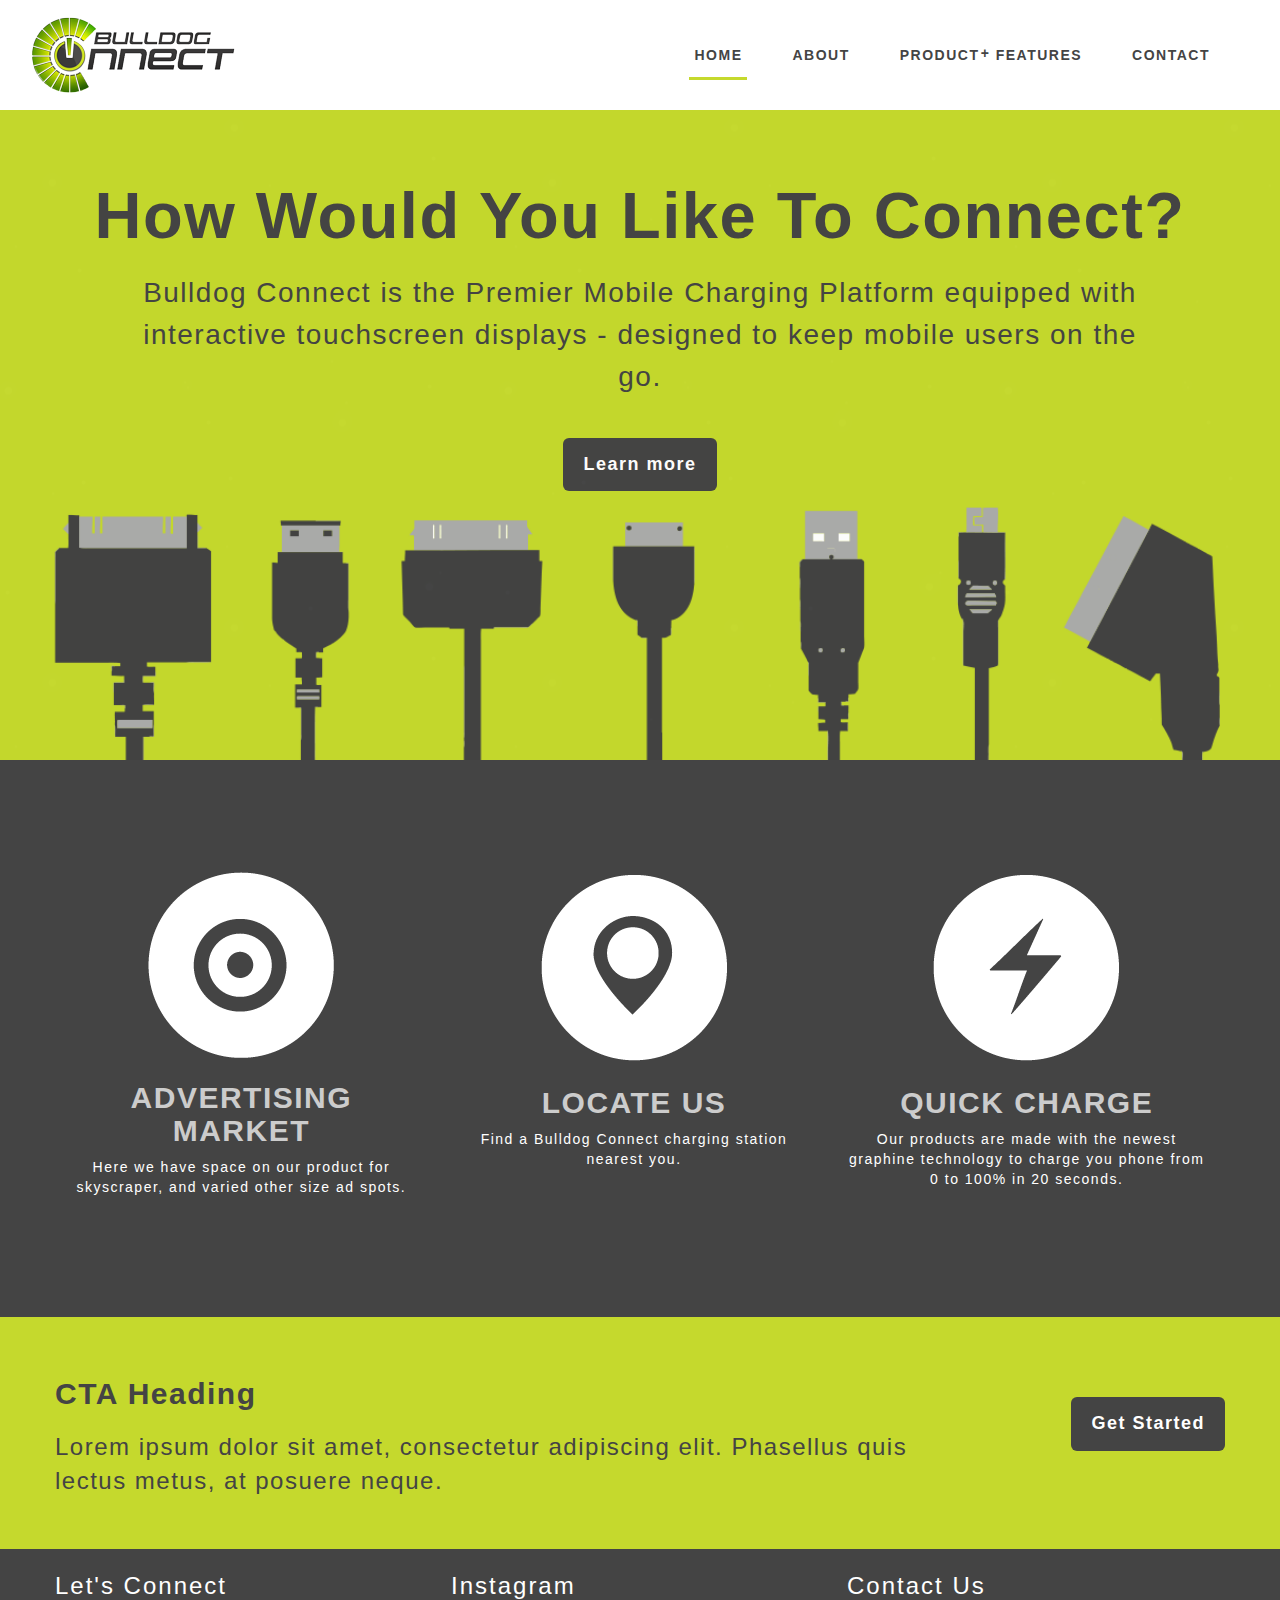
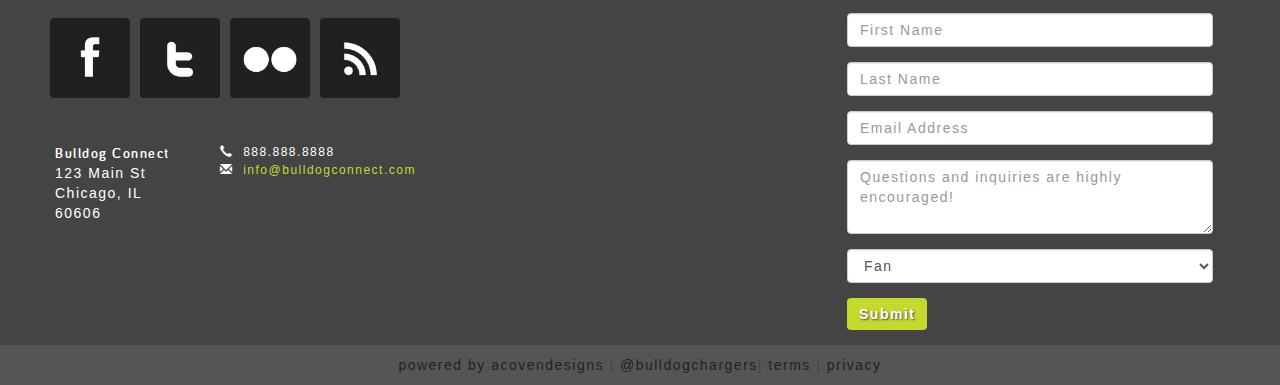
==== commit 44f4047a: "Merge branch 'master' of https://github.com/Acovendesigns/bdogconnect" ====
--- a/index.html
+++ b/index.html
@@ -94,7 +94,7 @@
 				<!-- Example row of columns -->
 				<div class="row ease">
 					<div class="col-lg-4 item clearfix">
-						<a href="#">	
+						<a href="product.html#advertiser">	
 							<p  class="cta-img">
 								<img src="img/content/bullseye.png" class="animated rotateIn" alt="">
 							</p>
@@ -109,7 +109,7 @@
 						</a>
 					</div>
 					<div class="col-lg-4 item clearfix">
-						<a href="#">
+						<a href="product.html#venu">
 							<p class="cta-img">
 								<img src="img/content/map-06.png" class="animated rotateIn" alt="">
 							</p>
@@ -124,7 +124,7 @@
 						</a>
 					</div>
 					<div class="col-lg-4 item clearfix">
-						<a href="#">
+						<a href="product.html#consumer">
 							<p class="cta-img">
 								<img src="img/content/bolt-06.png" class="animated rotateIn" alt="">
 							</p>
--- a/css/main.css
+++ b/css/main.css
@@ -72,6 +72,20 @@
 	-moz-transition:all 800ms;
 	transition:all 800ms;
 }
+
+/* ----- Map --------------*/
+
+.gmap3{
+    margin: 20px auto;
+    width: 100%;
+    height: 100%;
+}
+
+#hq-map{
+ height: 350px;
+ width: 600px;
+}
+
 /* ----- Type --------------*/
 
 .cta-list h2 {text-transform: uppercase;}
@@ -189,10 +203,7 @@
 .contact {
 	font-size: 9pt;
 }
-.col-lg-5 {
-	padding-right:0px;
-	width:38.666667%;
-}
+
 .pad-10 {
 	padding-top:10px;
 	padding-bottom:10px;
@@ -252,7 +263,9 @@
 font-family: 'bariol_boldbold', sans-serif;
 line-height: 1.5em;
  }
-
+.pad-tb-120 {padding: 120px 0px;}
+.pad-b-50 {padding-bottom: 50px;}
+.pad-b-200 {padding-bottom: 200px;}
 /* Footer */
 .col-lg-7 body{	
 	font-family: 'bariol_lightlight', sans-serif;
@@ -267,6 +280,10 @@
 }
 .footer-bottom a:hover {
 	color:#C5D92D;
+}
+
+.white {
+	background-color: #fff;
 }
 
 /* ----- Navigation ----- */
@@ -280,7 +297,9 @@
 
 /*Featured Products/Features Page*/
 
-.proto img {width:250px;}
+a.pro-btn {margin:10px 0 20px;}
+.proto  img {width:250px; display:block; margin: 0 auto;}
+.proto  img {width:250px; display:block; margin: 0 auto;}
 
 /*Featured */
 
@@ -593,11 +612,45 @@
 	.full-cta {
 	background: #C5D92D;
 	}
+	.full-cta-white {
+	background: #ababaa;
+	}
 	.cta-list a p {
 	margin-right: 0px;
 	margin-left: 0px;
 	text-align: center;
-	}
+<<<<<<< HEAD
+	}
+=======
+}
+.container {
+max-width: 3000px;
+}
+
+.featured-about .container {
+width:96%;
+}
+
+.mar-left img {
+	margin-left: 20%;
+
+}
+
+.mar-right img {
+	margin-right: 20%;
+
+}
+
+.col-txt-2 {
+-moz-column-count:2; /* Firefox */
+-webkit-column-count:2; /* Safari and Chrome */
+column-count:2;
+-moz-column-gap:40px; /* Firefox */
+-webkit-column-gap:40px; /* Safari and Chrome */
+column-gap:40px;
+}
+
+>>>>>>> b7933c08cbbfa4a0877adf39851e6402e8fb68f8
 }
 @media (max-width: 1200px) and (min-width: 999px) { /*Desktop*/
 
@@ -615,9 +668,38 @@
 background: #C5D92D;
 }
 
+.full-cta-white {
+background: #ababaa;
+}
+
+
 .navbar img {
 	margin-top:20px;
 }
+
+.featured-about .container {
+width:96%;
+}
+
+.mar-left img {
+	margin-left: 0px;
+
+}
+
+.mar-right img {
+	margin-right: 0px;
+
+}
+
+.col-txt-2 {
+-moz-column-count:2; /* Firefox */
+-webkit-column-count:2; /* Safari and Chrome */
+column-count:2;
+-moz-column-gap:40px; /* Firefox */
+-webkit-column-gap:40px; /* Safari and Chrome */
+column-gap:40px;
+}
+
 }
 
 @media (min-width:600px) and (max-width:1200px) { /*Tween Tablet & Desktop*/
@@ -634,6 +716,21 @@
 
 .cta-list a p {text-align: center;}
 
+.featured-about .container {
+width:96%;
+}
+
+.mar-left img {
+	margin-left: 0px;
+
+}
+
+.mar-right img {
+	margin-right: 0px;
+
+}
+
+
 }
 
 @media (max-width: 998px) and (min-width: 591px) { /*Tablet*/
@@ -662,6 +759,11 @@
 .full-cta {
 	background: #C5D92D;
 }
+
+.full-cta-white {
+	background: #ababaa;
+}
+
 }
 
 
@@ -702,6 +804,10 @@
 .full-cta {
 	background: #C5D92D;
 	}
+
+.full-cta-white {
+	background: #ababaa;
+	}
 }
 
 
@@ -710,6 +816,11 @@
 .full-cta {
 	background: #C5D92D;
 	}	
+
+.full-cta-white {
+	background: #ababaa;
+	}	
+
 .product img {visibility:hidden;}
 .featured-text-about h1 {
 	text-align: center;
@@ -779,6 +890,10 @@
 .product img {visibility: visible;}
 .full-cta {
 background: #C5D92D;
+}
+
+.full-cta-white {
+background: #ababaa;
 }
 
 .hide_mob {display:none;}
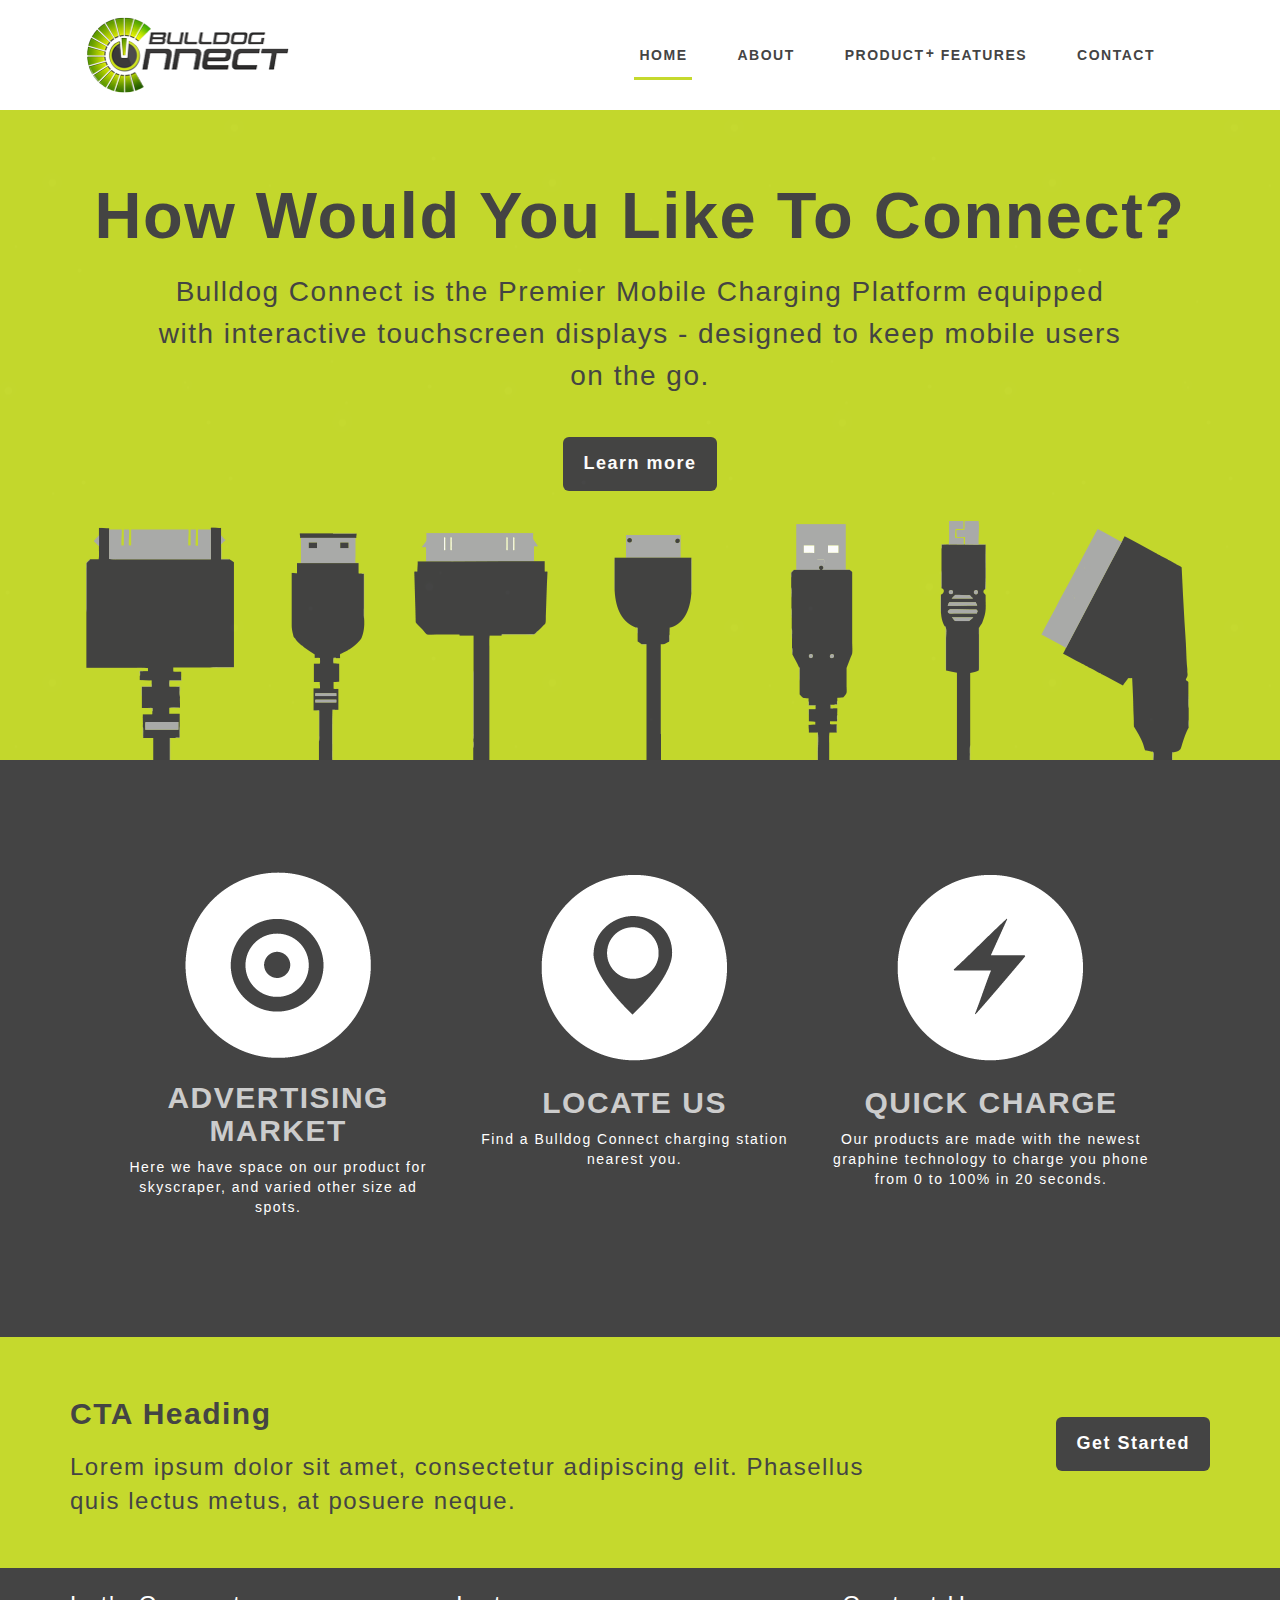
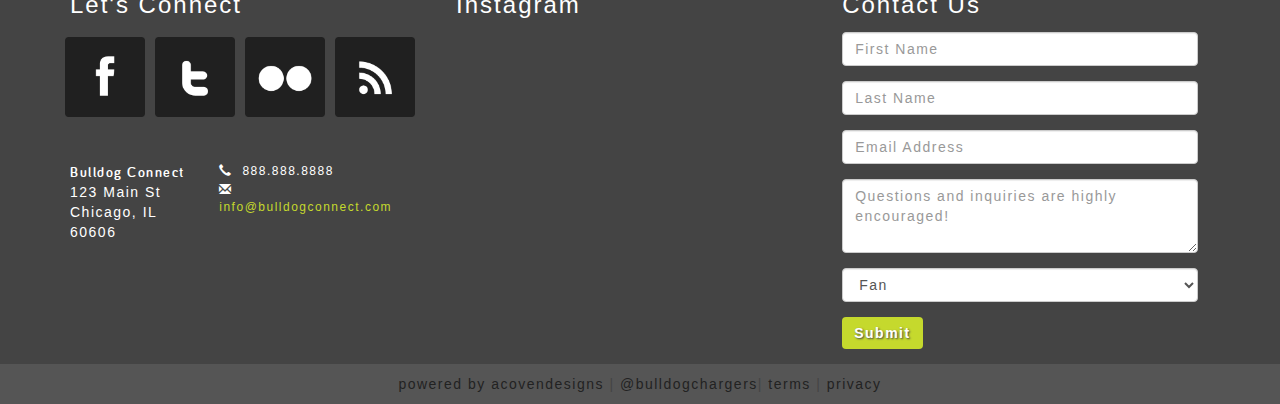
==== commit 5f07596e: "Revert "Merge branch 'master' of https://github.com/Acovendesigns/bdogconnect"" ====
--- a/index.html
+++ b/index.html
@@ -94,7 +94,7 @@
 				<!-- Example row of columns -->
 				<div class="row ease">
 					<div class="col-lg-4 item clearfix">
-						<a href="product.html#advertiser">	
+						<a href="#">	
 							<p  class="cta-img">
 								<img src="img/content/bullseye.png" class="animated rotateIn" alt="">
 							</p>
@@ -109,7 +109,7 @@
 						</a>
 					</div>
 					<div class="col-lg-4 item clearfix">
-						<a href="product.html#venu">
+						<a href="#">
 							<p class="cta-img">
 								<img src="img/content/map-06.png" class="animated rotateIn" alt="">
 							</p>
@@ -124,7 +124,7 @@
 						</a>
 					</div>
 					<div class="col-lg-4 item clearfix">
-						<a href="product.html#consumer">
+						<a href="#">
 							<p class="cta-img">
 								<img src="img/content/bolt-06.png" class="animated rotateIn" alt="">
 							</p>
--- a/css/main.css
+++ b/css/main.css
@@ -72,20 +72,6 @@
 	-moz-transition:all 800ms;
 	transition:all 800ms;
 }
-
-/* ----- Map --------------*/
-
-.gmap3{
-    margin: 20px auto;
-    width: 100%;
-    height: 100%;
-}
-
-#hq-map{
- height: 350px;
- width: 600px;
-}
-
 /* ----- Type --------------*/
 
 .cta-list h2 {text-transform: uppercase;}
@@ -203,7 +189,10 @@
 .contact {
 	font-size: 9pt;
 }
-
+.col-lg-5 {
+	padding-right:0px;
+	width:38.666667%;
+}
 .pad-10 {
 	padding-top:10px;
 	padding-bottom:10px;
@@ -263,9 +252,7 @@
 font-family: 'bariol_boldbold', sans-serif;
 line-height: 1.5em;
  }
-.pad-tb-120 {padding: 120px 0px;}
-.pad-b-50 {padding-bottom: 50px;}
-.pad-b-200 {padding-bottom: 200px;}
+
 /* Footer */
 .col-lg-7 body{	
 	font-family: 'bariol_lightlight', sans-serif;
@@ -280,10 +267,6 @@
 }
 .footer-bottom a:hover {
 	color:#C5D92D;
-}
-
-.white {
-	background-color: #fff;
 }
 
 /* ----- Navigation ----- */
@@ -297,9 +280,7 @@
 
 /*Featured Products/Features Page*/
 
-a.pro-btn {margin:10px 0 20px;}
-.proto  img {width:250px; display:block; margin: 0 auto;}
-.proto  img {width:250px; display:block; margin: 0 auto;}
+.proto img {width:250px;}
 
 /*Featured */
 
@@ -612,45 +593,11 @@
 	.full-cta {
 	background: #C5D92D;
 	}
-	.full-cta-white {
-	background: #ababaa;
-	}
 	.cta-list a p {
 	margin-right: 0px;
 	margin-left: 0px;
 	text-align: center;
-<<<<<<< HEAD
-	}
-=======
-}
-.container {
-max-width: 3000px;
-}
-
-.featured-about .container {
-width:96%;
-}
-
-.mar-left img {
-	margin-left: 20%;
-
-}
-
-.mar-right img {
-	margin-right: 20%;
-
-}
-
-.col-txt-2 {
--moz-column-count:2; /* Firefox */
--webkit-column-count:2; /* Safari and Chrome */
-column-count:2;
--moz-column-gap:40px; /* Firefox */
--webkit-column-gap:40px; /* Safari and Chrome */
-column-gap:40px;
-}
-
->>>>>>> b7933c08cbbfa4a0877adf39851e6402e8fb68f8
+	}
 }
 @media (max-width: 1200px) and (min-width: 999px) { /*Desktop*/
 
@@ -668,38 +615,9 @@
 background: #C5D92D;
 }
 
-.full-cta-white {
-background: #ababaa;
-}
-
-
 .navbar img {
 	margin-top:20px;
 }
-
-.featured-about .container {
-width:96%;
-}
-
-.mar-left img {
-	margin-left: 0px;
-
-}
-
-.mar-right img {
-	margin-right: 0px;
-
-}
-
-.col-txt-2 {
--moz-column-count:2; /* Firefox */
--webkit-column-count:2; /* Safari and Chrome */
-column-count:2;
--moz-column-gap:40px; /* Firefox */
--webkit-column-gap:40px; /* Safari and Chrome */
-column-gap:40px;
-}
-
 }
 
 @media (min-width:600px) and (max-width:1200px) { /*Tween Tablet & Desktop*/
@@ -716,21 +634,6 @@
 
 .cta-list a p {text-align: center;}
 
-.featured-about .container {
-width:96%;
-}
-
-.mar-left img {
-	margin-left: 0px;
-
-}
-
-.mar-right img {
-	margin-right: 0px;
-
-}
-
-
 }
 
 @media (max-width: 998px) and (min-width: 591px) { /*Tablet*/
@@ -759,11 +662,6 @@
 .full-cta {
 	background: #C5D92D;
 }
-
-.full-cta-white {
-	background: #ababaa;
-}
-
 }
 
 
@@ -804,10 +702,6 @@
 .full-cta {
 	background: #C5D92D;
 	}
-
-.full-cta-white {
-	background: #ababaa;
-	}
 }
 
 
@@ -816,11 +710,6 @@
 .full-cta {
 	background: #C5D92D;
 	}	
-
-.full-cta-white {
-	background: #ababaa;
-	}	
-
 .product img {visibility:hidden;}
 .featured-text-about h1 {
 	text-align: center;
@@ -890,10 +779,6 @@
 .product img {visibility: visible;}
 .full-cta {
 background: #C5D92D;
-}
-
-.full-cta-white {
-background: #ababaa;
 }
 
 .hide_mob {display:none;}
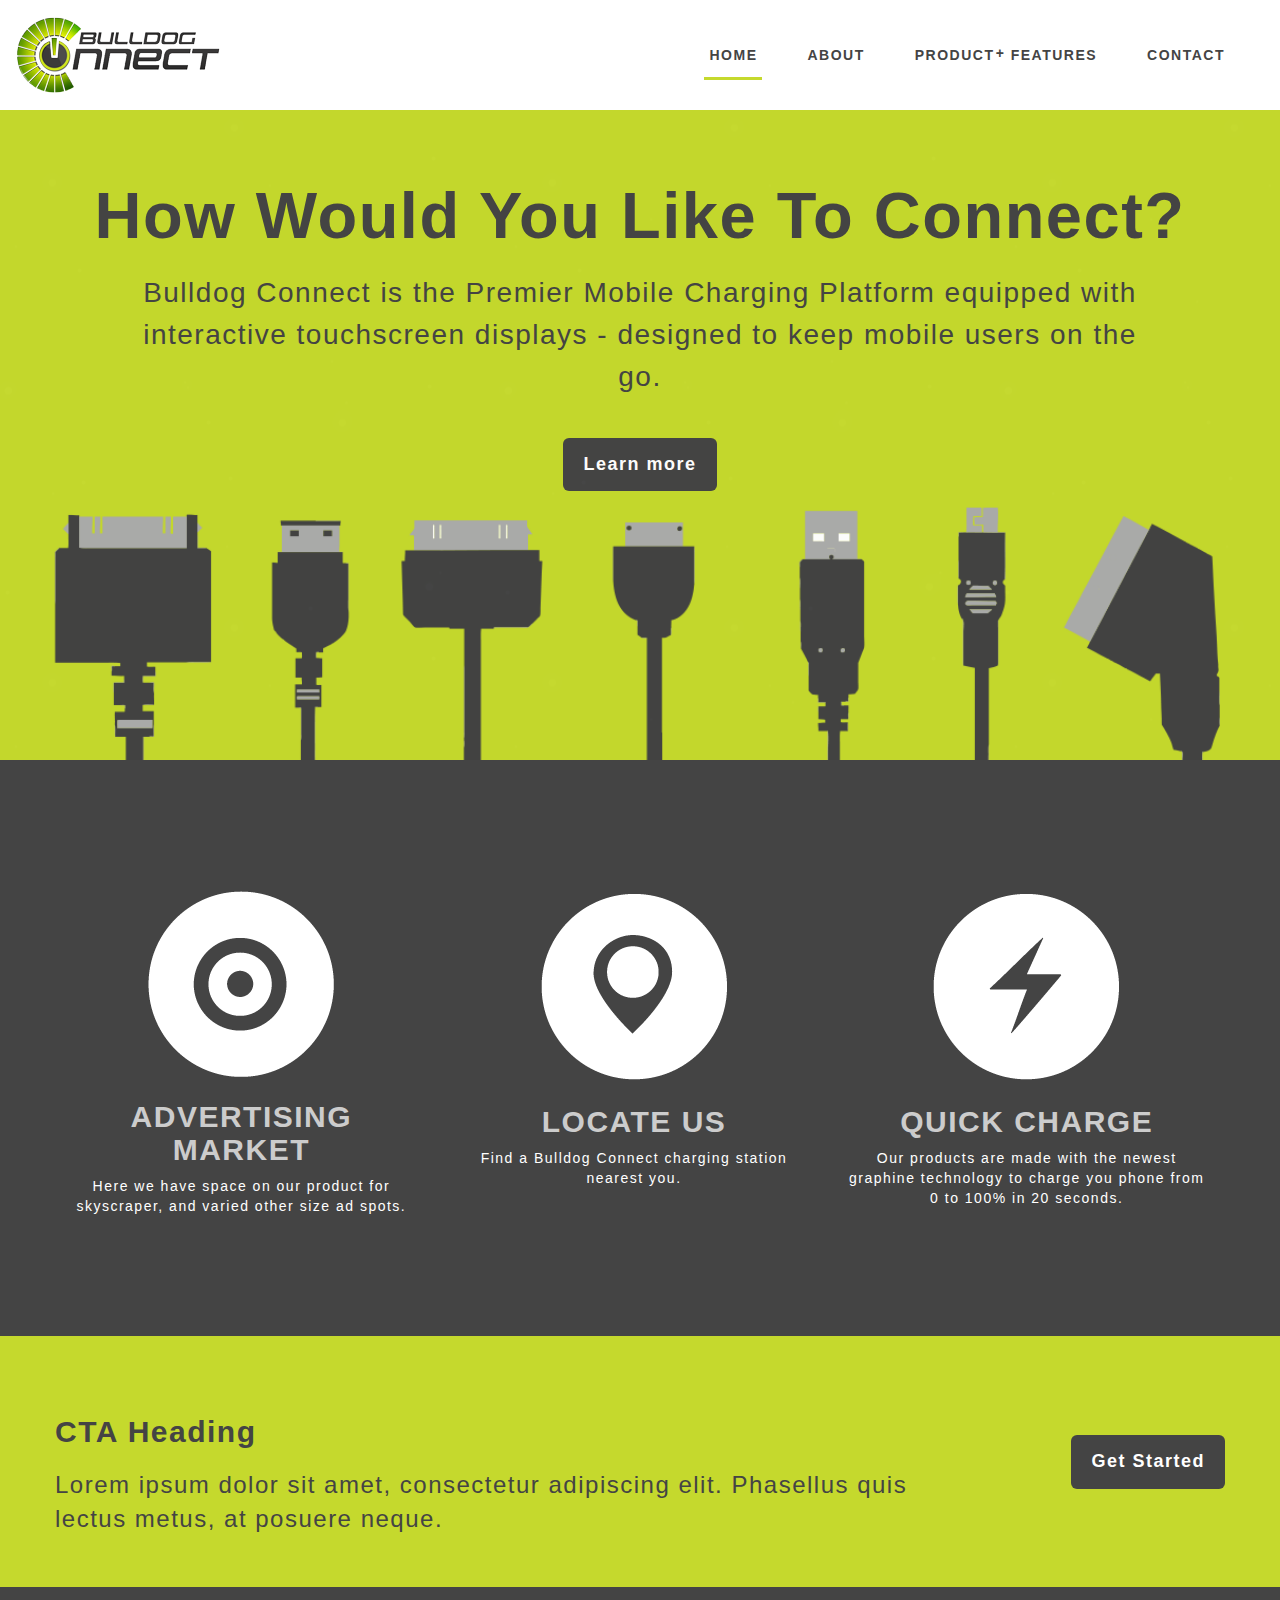
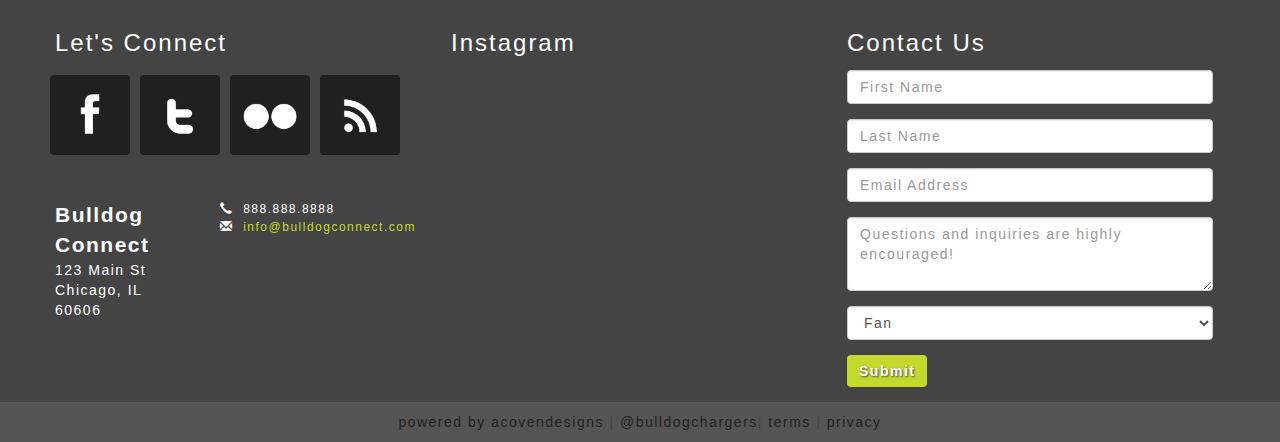
==== commit fd704b8e: "Revert ff8501a..d3b929f" ====
--- a/index.html
+++ b/index.html
@@ -14,10 +14,11 @@
 		<link rel="stylesheet" href="css/bootstrap.css" type="text/css">
 		<link rel="stylesheet" href="css/bootstrap-theme.css" type="text/css">
 		<link rel="stylesheet" href="css/main.css" type="text/css">
-		<!-- Begin Footer Scripts -->
+		<link rel="stylesheet" href="css/animate.css" type="text/css">
+		<script src="js/vendor/modernizr-2.6.2-respond-1.1.0.min.js" type="text/javascript">
+</script>
+<!-- Begin Footer Scripts -->
 		<script src="http://ajax.googleapis.com/ajax/libs/jquery/1.10.1/jquery.js" type="text/javascript"></script>
-		<script src="js/vendor/modernizr-2.6.2-respond-1.1.0.min.js" type="text/javascript">
-			</script>
 		<script src="js/vendor/bootstrap.js" type="text/javascript"></script>
 		<script src="js/main.js" type="text/javascript"></script>
 		<script type="text/javascript">
@@ -32,38 +33,36 @@
 		<!--[if lt IE 7]>
 			<p class="chromeframe">You are using an <strong>outdated</strong> browser. Please <a href="http://browsehappy.com/">upgrade your browser</a> or <a href="http://www.google.com/chromeframe/?redirect=true">activate Google Chrome Frame</a> to improve your experience.</p>
 		<![endif]-->
-		<div class="container header">
-			<div class="navbar navbar-inverse">
-				<div class="container animated bounceInDown">
-					<div class="navbar-header">
-						<button type="button" class="navbar-toggle" data-toggle="collapse" data-target=".navbar-collapse">
-							<span class="sr-only">Toggle navigation</span>
-							<span class="icon-bar"></span>
-							<span class="icon-bar"></span>
-							<span class="icon-bar"></span>
-						</button>
-						<a class="navbar-brand" href="index.html">
-							<img src="img/theme/bulldog-logo.png" class="animated pulse" alt="Bulldog Chargers">
-						</a>
-					</div>
-					<div class="navbar-collapse navbar-right collapse">
-						<ul class="nav navbar-nav">
-							<li class="active">
-								<a href="index.html">Home</a>
-							</li>
-							<li>
-								<a href="about.html">About</a>
-							</li>
-							<li>
-								<a href="product.html">Product <span>+</span> &nbsp; Features</a>
-							</li>
-							<li>
-								<a href="contact.html">Contact</a>
-							</li>
-						</ul>
-					</div>
-					<!--/.navbar-collapse -->
-				</div>
+		<div class="navbar navbar-inverse">
+			<div class="container animated bounceInDown">
+				<div class="navbar-header">
+					<button type="button" class="navbar-toggle" data-toggle="collapse" data-target=".navbar-collapse">
+						<span class="sr-only">Toggle navigation</span>
+						<span class="icon-bar"></span>
+						<span class="icon-bar"></span>
+						<span class="icon-bar"></span>
+					</button>
+					<a class="navbar-brand" href="index.html">
+						<img src="img/theme/bulldog-logo.png" class="animated pulse" alt="Bulldog Chargers">
+					</a>
+				</div>
+				<div class="navbar-collapse navbar-right collapse">
+					<ul class="nav navbar-nav">
+						<li class="active">
+							<a href="index.html">Home</a>
+						</li>
+						<li>
+							<a href="about.html">About</a>
+						</li>
+						<li>
+							<a href="product.html">Product <span>+</span> &nbsp; Features</a>
+						</li>
+						<li>
+							<a href="contact.html">Contact</a>
+						</li>
+					</ul>
+				</div>
+				<!--/.navbar-collapse -->
 			</div>
 		</div>
 		<!-- Main jumbotron for a primary marketing message or call to action -->
@@ -94,7 +93,7 @@
 				<!-- Example row of columns -->
 				<div class="row ease">
 					<div class="col-lg-4 item clearfix">
-						<a href="#">	
+						<a href="product.html#advertiser">	
 							<p  class="cta-img">
 								<img src="img/content/bullseye.png" class="animated rotateIn" alt="">
 							</p>
@@ -109,7 +108,7 @@
 						</a>
 					</div>
 					<div class="col-lg-4 item clearfix">
-						<a href="#">
+						<a href="product.html#venu">
 							<p class="cta-img">
 								<img src="img/content/map-06.png" class="animated rotateIn" alt="">
 							</p>
@@ -124,7 +123,7 @@
 						</a>
 					</div>
 					<div class="col-lg-4 item clearfix">
-						<a href="#">
+						<a href="product.html#consumer">
 							<p class="cta-img">
 								<img src="img/content/bolt-06.png" class="animated rotateIn" alt="">
 							</p>
--- a/css/main.css
+++ b/css/main.css
@@ -72,6 +72,20 @@
 	-moz-transition:all 800ms;
 	transition:all 800ms;
 }
+
+/* ----- Map --------------*/
+
+.gmap3{
+    margin: 20px auto;
+    width: 100%;
+    height: 100%;
+}
+
+#hq-map{
+ height: 350px;
+ width: 600px;
+}
+
 /* ----- Type --------------*/
 
 .cta-list h2 {text-transform: uppercase;}
@@ -189,10 +203,7 @@
 .contact {
 	font-size: 9pt;
 }
-.col-lg-5 {
-	padding-right:0px;
-	width:38.666667%;
-}
+
 .pad-10 {
 	padding-top:10px;
 	padding-bottom:10px;
@@ -210,10 +221,6 @@
 .padlr-40 {
 	padding-left:40px;
 	padding-right:40px;
-}
-.pad-60 {
-	padding-top:60px;
-	padding-bottom:60px;
 }
 .padlr-60 {
 	padding-left:60px;
@@ -243,19 +250,21 @@
 }
 
 /* ----- Products + Features ----- */
-h5 {font-size: 16px;
-font-family: 'bariol_lightlight', sans-serif;
+h5 {font-size: 12pt;
+font-family: 'bariol_lightlight' sans-serif;
 line-height: 1.5em;
  }
-h6 {font-size: 12px;
+h6 {font-size: 18pt;
 font-weight: 300;
-font-family: 'bariol_boldbold', sans-serif;
+font-family: 'bariol_boldbold' sans-serif;
 line-height: 1.5em;
  }
-
+.pad-tb-120 {padding: 120px 0px;}
+.pad-b-50 {padding-bottom: 50px;}
+.pad-b-200 {padding-bottom: 200px;}
 /* Footer */
 .col-lg-7 body{	
-	font-family: 'bariol_lightlight', sans-serif;
+	font-family: 'bariol_lightlight' sans-serif;
 }
 .footer-bottom {
 	background:#555555;
@@ -267,6 +276,10 @@
 }
 .footer-bottom a:hover {
 	color:#C5D92D;
+}
+
+.white {
+	background-color: #fff;
 }
 
 /* ----- Navigation ----- */
@@ -280,7 +293,9 @@
 
 /*Featured Products/Features Page*/
 
-.proto img {width:250px;}
+a.pro-btn {margin:10px 0 20px;}
+.proto  img {width:250px; display:block; margin: 0 auto;}
+.proto  img {width:250px; display:block; margin: 0 auto;}
 
 /*Featured */
 
@@ -354,15 +369,15 @@
 	text-align:left;
 	font-family: 'bariol_boldbold' sans-serif;
 }
-.featured-about h1 {
+.featured-text-about h1 {
 	text-align: left;
-	font-size: 20px;
+	font-size: 12pt;
 	margin-bottom: 40px;
 	font-family: 'bariol_lightlight' sans-serif;
 	font-weight: 300;
 	line-height: 1.5em;
 }
-.featured-about h2 {
+.featured-text-about h2 {
 	font-size: 65px;
 	font-weight: 700;
 	font-family: 'bariol_boldbold' sans-serif;
@@ -412,7 +427,7 @@
 
 /* Calls to Action About */
 
-.about-con {width:100%; text-align: center;}
+.about-con {width:100%; text-align: center; margin-bottom: 45px;}
 .about-con img {width:30px; margin: 0 auto; padding:0px 2px; opacity:0.5;
 filter:alpha(opacity=50); /* For IE8 and earlier */}
 
@@ -420,8 +435,8 @@
 	background-color: #444444;
 	background-size: 100%;
 	color: white;
-	padding: 60px 0;
-	text-align: center;
+	padding: 40px 0;
+	min-height: 465px
 }
 .cta-list-about a, .cta-list a:hover {
 	-webkit-transition: all .3s;
@@ -431,14 +446,16 @@
 }
 .cta-list-about .item {}
 .cta-img-about img {
+	padding-top: 50px;
+	width:119px;
 	display:block;
 	margin:0 auto;
 	-webkit-transition: all 800ms;
 	-o-transition: all 800ms;
 	-moz-transition: all 800ms;
 	transition: all 800ms;
+	max-width:100%;
 	z-index: 1;
-	width: 120px;
 }
 .cta-img-about a img {
 	-webkit-transition: all 800ms;
@@ -593,11 +610,41 @@
 	.full-cta {
 	background: #C5D92D;
 	}
+	.full-cta-white {
+	background: #ababaa;
+	}
 	.cta-list a p {
 	margin-right: 0px;
 	margin-left: 0px;
 	text-align: center;
-	}
+}
+.container {
+max-width: 3000px;
+}
+
+.featured-about .container {
+width:96%;
+}
+
+.mar-left img {
+	margin-left: 20%;
+
+}
+
+.mar-right img {
+	margin-right: 20%;
+
+}
+
+.col-txt-2 {
+-moz-column-count:2; /* Firefox */
+-webkit-column-count:2; /* Safari and Chrome */
+column-count:2;
+-moz-column-gap:40px; /* Firefox */
+-webkit-column-gap:40px; /* Safari and Chrome */
+column-gap:40px;
+}
+
 }
 @media (max-width: 1200px) and (min-width: 999px) { /*Desktop*/
 
@@ -615,9 +662,38 @@
 background: #C5D92D;
 }
 
+.full-cta-white {
+background: #ababaa;
+}
+
+
 .navbar img {
 	margin-top:20px;
 }
+
+.featured-about .container {
+width:96%;
+}
+
+.mar-left img {
+	margin-left: 0px;
+
+}
+
+.mar-right img {
+	margin-right: 0px;
+
+}
+
+.col-txt-2 {
+-moz-column-count:2; /* Firefox */
+-webkit-column-count:2; /* Safari and Chrome */
+column-count:2;
+-moz-column-gap:40px; /* Firefox */
+-webkit-column-gap:40px; /* Safari and Chrome */
+column-gap:40px;
+}
+
 }
 
 @media (min-width:600px) and (max-width:1200px) { /*Tween Tablet & Desktop*/
@@ -634,6 +710,21 @@
 
 .cta-list a p {text-align: center;}
 
+.featured-about .container {
+width:96%;
+}
+
+.mar-left img {
+	margin-left: 0px;
+
+}
+
+.mar-right img {
+	margin-right: 0px;
+
+}
+
+
 }
 
 @media (max-width: 998px) and (min-width: 591px) { /*Tablet*/
@@ -662,6 +753,11 @@
 .full-cta {
 	background: #C5D92D;
 }
+
+.full-cta-white {
+	background: #ababaa;
+}
+
 }
 
 
@@ -702,6 +798,10 @@
 .full-cta {
 	background: #C5D92D;
 	}
+
+.full-cta-white {
+	background: #ababaa;
+	}
 }
 
 
@@ -710,6 +810,11 @@
 .full-cta {
 	background: #C5D92D;
 	}	
+
+.full-cta-white {
+	background: #ababaa;
+	}	
+
 .product img {visibility:hidden;}
 .featured-text-about h1 {
 	text-align: center;
@@ -781,6 +886,10 @@
 background: #C5D92D;
 }
 
+.full-cta-white {
+background: #ababaa;
+}
+
 .hide_mob {display:none;}
 
 .cta-list a p {text-align: center;}
@@ -790,897 +899,3 @@
 .product img {margin-right: 30px}
 	}
 
-/* ----- Maps ------ */
-
-.hq-map iframe {
-	width:100%;
-	height:500px;
-	padding:20px;
-	background:#ffffff;
-}
-
-/* ----- Animations ----- */
-
-.animated{-webkit-animation-fill-mode:both;-moz-animation-fill-mode:both;-ms-animation-fill-mode:both;-o-animation-fill-mode:both;animation-fill-mode:both;-webkit-animation-duration:1s;-moz-animation-duration:1s;-ms-animation-duration:1s;-o-animation-duration:1s;animation-duration:1s;}.animated.hinge{-webkit-animation-duration:1s;-moz-animation-duration:1s;-ms-animation-duration:1s;-o-animation-duration:1s;animation-duration:1s;}@-webkit-keyframes flash {
-	0%, 50%, 100% {opacity: 1;}	25%, 75% {opacity: 0;}
-}
-
-@-moz-keyframes flash {
-	0%, 50%, 100% {opacity: 1;}	
-	25%, 75% {opacity: 0;}
-}
-
-@-o-keyframes flash {
-	0%, 50%, 100% {opacity: 1;}	
-	25%, 75% {opacity: 0;}
-}
-
-@keyframes flash {
-	0%, 50%, 100% {opacity: 1;}	
-	25%, 75% {opacity: 0;}
-}
-
-.flash {
-	-webkit-animation-name: flash;
-	-moz-animation-name: flash;
-	-o-animation-name: flash;
-	animation-name: flash;
-}
-@-webkit-keyframes shake {
-	0%, 100% {-webkit-transform: translateX(0);}
-	10%, 30%, 50%, 70%, 90% {-webkit-transform: translateX(-10px);}
-	20%, 40%, 60%, 80% {-webkit-transform: translateX(10px);}
-}
-
-@-moz-keyframes shake {
-	0%, 100% {-moz-transform: translateX(0);}
-	10%, 30%, 50%, 70%, 90% {-moz-transform: translateX(-10px);}
-	20%, 40%, 60%, 80% {-moz-transform: translateX(10px);}
-}
-
-@-o-keyframes shake {
-	0%, 100% {-o-transform: translateX(0);}
-	10%, 30%, 50%, 70%, 90% {-o-transform: translateX(-10px);}
-	20%, 40%, 60%, 80% {-o-transform: translateX(10px);}
-}
-
-@keyframes shake {
-	0%, 100% {transform: translateX(0);}
-	10%, 30%, 50%, 70%, 90% {transform: translateX(-10px);}
-	20%, 40%, 60%, 80% {transform: translateX(10px);}
-}
-
-.shake {
-	-webkit-animation-name: shake;
-	-moz-animation-name: shake;
-	-o-animation-name: shake;
-	animation-name: shake;
-}
-@-webkit-keyframes bounce {
-	0%, 20%, 50%, 80%, 100% {-webkit-transform: translateY(0);}
-	40% {-webkit-transform: translateY(-30px);}
-	60% {-webkit-transform: translateY(-15px);}
-}
-
-@-moz-keyframes bounce {
-	0%, 20%, 50%, 80%, 100% {-moz-transform: translateY(0);}
-	40% {-moz-transform: translateY(-30px);}
-	60% {-moz-transform: translateY(-15px);}
-}
-
-@-o-keyframes bounce {
-	0%, 20%, 50%, 80%, 100% {-o-transform: translateY(0);}
-	40% {-o-transform: translateY(-30px);}
-	60% {-o-transform: translateY(-15px);}
-}
-@keyframes bounce {
-	0%, 20%, 50%, 80%, 100% {transform: translateY(0);}
-	40% {transform: translateY(-30px);}
-	60% {transform: translateY(-15px);}
-}
-
-.bounce:hover {
-	-webkit-animation-name: bounce;
-	-moz-animation-name: bounce;
-	-o-animation-name: bounce;
-	animation-name: bounce;
-}
-@-webkit-keyframes tada {
-	0% {-webkit-transform: scale(1);}	
-	10%, 20% {-webkit-transform: scale(0.9) rotate(-3deg);}
-	30%, 50%, 70%, 90% {-webkit-transform: scale(1.1) rotate(3deg);}
-	40%, 60%, 80% {-webkit-transform: scale(1.1) rotate(-3deg);}
-	100% {-webkit-transform: scale(1) rotate(0);}
-}
-
-@-moz-keyframes tada {
-	0% {-moz-transform: scale(1);}	
-	10%, 20% {-moz-transform: scale(0.9) rotate(-3deg);}
-	30%, 50%, 70%, 90% {-moz-transform: scale(1.1) rotate(3deg);}
-	40%, 60%, 80% {-moz-transform: scale(1.1) rotate(-3deg);}
-	100% {-moz-transform: scale(1) rotate(0);}
-}
-
-@-o-keyframes tada {
-	0% {-o-transform: scale(1);}	
-	10%, 20% {-o-transform: scale(0.9) rotate(-3deg);}
-	30%, 50%, 70%, 90% {-o-transform: scale(1.1) rotate(3deg);}
-	40%, 60%, 80% {-o-transform: scale(1.1) rotate(-3deg);}
-	100% {-o-transform: scale(1) rotate(0);}
-}
-
-@keyframes tada {
-	0% {transform: scale(1);}	
-	10%, 20% {transform: scale(0.9) rotate(-3deg);}
-	30%, 50%, 70%, 90% {transform: scale(1.1) rotate(3deg);}
-	40%, 60%, 80% {transform: scale(1.1) rotate(-3deg);}
-	100% {transform: scale(1) rotate(0);}
-}
-
-.tada {
-	-webkit-animation-name: tada;
-	-moz-animation-name: tada;
-	-o-animation-name: tada;
-	animation-name: tada;
-}
-@-webkit-keyframes swing {
-	20%, 40%, 60%, 80%, 100% { -webkit-transform-origin: top center; }
-	20% { -webkit-transform: rotate(15deg); }	
-	40% { -webkit-transform: rotate(-10deg); }
-	60% { -webkit-transform: rotate(5deg); }	
-	80% { -webkit-transform: rotate(-5deg); }	
-	100% { -webkit-transform: rotate(0deg); }
-}
-
-@-moz-keyframes swing {
-	20% { -moz-transform: rotate(15deg); }	
-	40% { -moz-transform: rotate(-10deg); }
-	60% { -moz-transform: rotate(5deg); }	
-	80% { -moz-transform: rotate(-5deg); }	
-	100% { -moz-transform: rotate(0deg); }
-}
-
-@-o-keyframes swing {
-	20% { -o-transform: rotate(15deg); }	
-	40% { -o-transform: rotate(-10deg); }
-	60% { -o-transform: rotate(5deg); }	
-	80% { -o-transform: rotate(-5deg); }	
-	100% { -o-transform: rotate(0deg); }
-}
-
-@keyframes swing {
-	20% { transform: rotate(15deg); }	
-	40% { transform: rotate(-10deg); }
-	60% { transform: rotate(5deg); }	
-	80% { transform: rotate(-5deg); }	
-	100% { transform: rotate(0deg); }
-}
-
-.swing {
-	-webkit-transform-origin: top center;
-	-moz-transform-origin: top center;
-	-o-transform-origin: top center;
-	transform-origin: top center;
-	-webkit-animation-name: swing;
-	-moz-animation-name: swing;
-	-o-animation-name: swing;
-	animation-name: swing;
-}
-/* originally authored by Nick Pettit - https://github.com/nickpettit/glide */
-
-@-webkit-keyframes wobble {
-  0% { -webkit-transform: translateX(0%); }
-  15% { -webkit-transform: translateX(-25%) rotate(-5deg); }
-  30% { -webkit-transform: translateX(20%) rotate(3deg); }
-  45% { -webkit-transform: translateX(-15%) rotate(-3deg); }
-  60% { -webkit-transform: translateX(10%) rotate(2deg); }
-  75% { -webkit-transform: translateX(-5%) rotate(-1deg); }
-  100% { -webkit-transform: translateX(0%); }
-}
-
-@-moz-keyframes wobble {
-  0% { -moz-transform: translateX(0%); }
-  15% { -moz-transform: translateX(-25%) rotate(-5deg); }
-  30% { -moz-transform: translateX(20%) rotate(3deg); }
-  45% { -moz-transform: translateX(-15%) rotate(-3deg); }
-  60% { -moz-transform: translateX(10%) rotate(2deg); }
-  75% { -moz-transform: translateX(-5%) rotate(-1deg); }
-  100% { -moz-transform: translateX(0%); }
-}
-
-@-o-keyframes wobble {
-  0% { -o-transform: translateX(0%); }
-  15% { -o-transform: translateX(-25%) rotate(-5deg); }
-  30% { -o-transform: translateX(20%) rotate(3deg); }
-  45% { -o-transform: translateX(-15%) rotate(-3deg); }
-  60% { -o-transform: translateX(10%) rotate(2deg); }
-  75% { -o-transform: translateX(-5%) rotate(-1deg); }
-  100% { -o-transform: translateX(0%); }
-}
-
-@keyframes wobble {
-  0% { transform: translateX(0%); }
-  15% { transform: translateX(-25%) rotate(-5deg); }
-  30% { transform: translateX(20%) rotate(3deg); }
-  45% { transform: translateX(-15%) rotate(-3deg); }
-  60% { transform: translateX(10%) rotate(2deg); }
-  75% { transform: translateX(-5%) rotate(-1deg); }
-  100% { transform: translateX(0%); }
-}
-
-.wobble {
-	-webkit-animation-name: wobble;
-	-moz-animation-name: wobble;
-	-o-animation-name: wobble;
-	animation-name: wobble;
-}
-/* originally authored by Nick Pettit - https://github.com/nickpettit/glide */
-
-@-webkit-keyframes pulse {
-    0% { -webkit-transform: scale(1); }	
-	50% { -webkit-transform: scale(1.1); }
-    100% { -webkit-transform: scale(1); }
-}
-@-moz-keyframes pulse {
-    0% { -moz-transform: scale(1); }	
-	50% { -moz-transform: scale(1.1); }
-    100% { -moz-transform: scale(1); }
-}
-@-o-keyframes pulse {
-    0% { -o-transform: scale(1); }	
-	50% { -o-transform: scale(1.1); }
-    100% { -o-transform: scale(1); }
-}
-@keyframes pulse {
-    0% { transform: scale(1); }	
-	50% { transform: scale(1.1); }
-    100% { transform: scale(1); }
-}
-
-.pulse:hover {
-	-webkit-animation-name: pulse;
-	-moz-animation-name: pulse;
-	-o-animation-name: pulse;
-	animation-name: pulse;
-}
-@-webkit-keyframes fadeIn {
-	0% {opacity: 0;}	
-	100% {opacity: 1;}
-}
-
-@-moz-keyframes fadeIn {
-	0% {opacity: 0;}	
-	100% {opacity: 1;}
-}
-
-@-o-keyframes fadeIn {
-	0% {opacity: 0;}	
-	100% {opacity: 1;}
-}
-
-@keyframes fadeIn {
-	0% {opacity: 0;}	
-	100% {opacity: 1;}
-}
-
-.fadeIn {
-	-webkit-animation-name: fadeIn;
-	-moz-animation-name: fadeIn;
-	-o-animation-name: fadeIn;
-	animation-name: fadeIn;
-}
-@-webkit-keyframes fadeOut {
-	0% {opacity: 1;}
-	100% {opacity: 0;}
-}
-
-@-moz-keyframes fadeOut {
-	0% {opacity: 1;}
-	100% {opacity: 0;}
-}
-
-@-o-keyframes fadeOut {
-	0% {opacity: 1;}
-	100% {opacity: 0;}
-}
-
-@keyframes fadeOut {
-	0% {opacity: 1;}
-	100% {opacity: 0;}
-}
-
-.fadeOut {
-	-webkit-animation-name: fadeOut;
-	-moz-animation-name: fadeOut;
-	-o-animation-name: fadeOut;
-	animation-name: fadeOut;
-}
-@-webkit-keyframes bounceIn {
-	0% {
-		opacity: 0;
-		-webkit-transform: scale(.3);
-	}
-	
-	50% {
-		opacity: 1;
-		-webkit-transform: scale(1.05);
-	}
-	
-	70% {
-		-webkit-transform: scale(.9);
-	}
-	
-	100% {
-		-webkit-transform: scale(1);
-	}
-}
-
-@-moz-keyframes bounceIn {
-	0% {
-		opacity: 0;
-		-moz-transform: scale(.3);
-	}
-	
-	50% {
-		opacity: 1;
-		-moz-transform: scale(1.05);
-	}
-	
-	70% {
-		-moz-transform: scale(.9);
-	}
-	
-	100% {
-		-moz-transform: scale(1);
-	}
-}
-
-@-o-keyframes bounceIn {
-	0% {
-		opacity: 0;
-		-o-transform: scale(.3);
-	}
-	
-	50% {
-		opacity: 1;
-		-o-transform: scale(1.05);
-	}
-	
-	70% {
-		-o-transform: scale(.9);
-	}
-	
-	100% {
-		-o-transform: scale(1);
-	}
-}
-
-@keyframes bounceIn {
-	0% {
-		opacity: 0;
-		transform: scale(.3);
-	}
-	
-	50% {
-		opacity: 1;
-		transform: scale(1.05);
-	}
-	
-	70% {
-		transform: scale(.9);
-	}
-	
-	100% {
-		transform: scale(1);
-	}
-}
-
-.bounceIn {
-	-webkit-animation-name: bounceIn;
-	-moz-animation-name: bounceIn;
-	-o-animation-name: bounceIn;
-	animation-name: bounceIn;
-}
-@-webkit-keyframes bounceInDown {
-	0% {
-		opacity: 0;
-		-webkit-transform: translateY(-2000px);
-	}
-	
-	60% {
-		opacity: 1;
-		-webkit-transform: translateY(30px);
-	}
-	
-	80% {
-		-webkit-transform: translateY(-10px);
-	}
-	
-	100% {
-		-webkit-transform: translateY(0);
-	}
-}
-
-@-moz-keyframes bounceInDown {
-	0% {
-		opacity: 0;
-		-moz-transform: translateY(-2000px);
-	}
-	
-	60% {
-		opacity: 1;
-		-moz-transform: translateY(30px);
-	}
-	
-	80% {
-		-moz-transform: translateY(-10px);
-	}
-	
-	100% {
-		-moz-transform: translateY(0);
-	}
-}
-
-@-o-keyframes bounceInDown {
-	0% {
-		opacity: 0;
-		-o-transform: translateY(-2000px);
-	}
-	
-	60% {
-		opacity: 1;
-		-o-transform: translateY(30px);
-	}
-	
-	80% {
-		-o-transform: translateY(-10px);
-	}
-	
-	100% {
-		-o-transform: translateY(0);
-	}
-}
-
-@keyframes bounceInDown {
-	0% {
-		opacity: 0;
-		transform: translateY(-2000px);
-	}
-	
-	60% {
-		opacity: 1;
-		transform: translateY(30px);
-	}
-	
-	80% {
-		transform: translateY(-10px);
-	}
-	
-	100% {
-		transform: translateY(0);
-	}
-}
-
-.bounceInDown {
-	-webkit-animation-name: bounceInDown;
-	-moz-animation-name: bounceInDown;
-	-o-animation-name: bounceInDown;
-	animation-name: bounceInDown;
-}
-@-webkit-keyframes bounceOut {
-	0% {
-		-webkit-transform: scale(1);
-	}
-	
-	25% {
-		-webkit-transform: scale(.95);
-	}
-	
-	50% {
-		opacity: 1;
-		-webkit-transform: scale(1.1);
-	}
-	
-	100% {
-		opacity: 0;
-		-webkit-transform: scale(.3);
-	}	
-}
-
-@-moz-keyframes bounceOut {
-	0% {
-		-moz-transform: scale(1);
-	}
-	
-	25% {
-		-moz-transform: scale(.95);
-	}
-	
-	50% {
-		opacity: 1;
-		-moz-transform: scale(1.1);
-	}
-	
-	100% {
-		opacity: 0;
-		-moz-transform: scale(.3);
-	}	
-}
-
-@-o-keyframes bounceOut {
-	0% {
-		-o-transform: scale(1);
-	}
-	
-	25% {
-		-o-transform: scale(.95);
-	}
-	
-	50% {
-		opacity: 1;
-		-o-transform: scale(1.1);
-	}
-	
-	100% {
-		opacity: 0;
-		-o-transform: scale(.3);
-	}	
-}
-
-@keyframes bounceOut {
-	0% {
-		transform: scale(1);
-	}
-	
-	25% {
-		transform: scale(.95);
-	}
-	
-	50% {
-		opacity: 1;
-		transform: scale(1.1);
-	}
-	
-	100% {
-		opacity: 0;
-		transform: scale(.3);
-	}	
-}
-
-.bounceOut {
-	-webkit-animation-name: bounceOut;
-	-moz-animation-name: bounceOut;
-	-o-animation-name: bounceOut;
-	animation-name: bounceOut;
-}
-@-webkit-keyframes bounceOutDown {
-	0% {
-		-webkit-transform: translateY(0);
-	}
-	
-	20% {
-		opacity: 1;
-		-webkit-transform: translateY(-20px);
-	}
-	
-	100% {
-		opacity: 0;
-		-webkit-transform: translateY(2000px);
-	}
-}
-
-@-moz-keyframes bounceOutDown {
-	0% {
-		-moz-transform: translateY(0);
-	}
-	
-	20% {
-		opacity: 1;
-		-moz-transform: translateY(-20px);
-	}
-	
-	100% {
-		opacity: 0;
-		-moz-transform: translateY(2000px);
-	}
-}
-
-@-o-keyframes bounceOutDown {
-	0% {
-		-o-transform: translateY(0);
-	}
-	
-	20% {
-		opacity: 1;
-		-o-transform: translateY(-20px);
-	}
-	
-	100% {
-		opacity: 0;
-		-o-transform: translateY(2000px);
-	}
-}
-
-@keyframes bounceOutDown {
-	0% {
-		transform: translateY(0);
-	}
-	
-	20% {
-		opacity: 1;
-		transform: translateY(-20px);
-	}
-	
-	100% {
-		opacity: 0;
-		transform: translateY(2000px);
-	}
-}
-
-.bounceOutDown {
-	-webkit-animation-name: bounceOutDown;
-	-moz-animation-name: bounceOutDown;
-	-o-animation-name: bounceOutDown;
-	animation-name: bounceOutDown;
-}
-@-webkit-keyframes rotateIn {
-	0% {
-		-webkit-transform-origin: center center;
-		-webkit-transform: rotate(360deg);
-		opacity: 1;
-	}
-	
-	100% {
-		-webkit-transform-origin: center center;
-		-webkit-transform: rotate(0);
-		opacity: 1;
-	}
-}
-@-moz-keyframes rotateIn {
-	0% {
-		-moz-transform-origin: center center;
-		-moz-transform: rotate(360deg);
-		opacity: 1;
-	}
-	
-	100% {
-		-moz-transform-origin: center center;
-		-moz-transform: rotate(0);
-		opacity: 1;
-	}
-}
-@-o-keyframes rotateIn {
-	0% {
-		-o-transform-origin: center center;
-		-o-transform: rotate(360deg);
-		opacity: 1;
-	}
-	
-	100% {
-		-o-transform-origin: center center;
-		-o-transform: rotate(0);
-		opacity: 1;
-	}
-}
-@keyframes rotateIn {
-	0% {
-		transform-origin: center center;
-		transform: rotate(360deg);
-		opacity: 1;
-	}
-	
-	100% {
-		transform-origin: center center;
-		transform: rotate(0);
-		opacity: 1;
-	}
-}
-
-.rotateIn {
-	-webkit-animation-name: rotateIn;
-	-moz-animation-name: rotateIn;
-	-o-animation-name: rotateIn;
-	animation-name: rotateIn;
-}
-@-webkit-keyframes rotateOut {
-	0% {
-		-webkit-transform-origin: center center;
-		-webkit-transform: rotate(0);
-		opacity: 1;
-	}
-	
-	100% {
-		-webkit-transform-origin: center center;
-		-webkit-transform: rotate(360deg);
-		opacity: 1;
-	}
-}
-
-@-moz-keyframes rotateOut {
-	0% {
-		-moz-transform-origin: center center;
-		-moz-transform: rotate(0);
-		opacity: 1;
-	}
-	
-	100% {
-		-moz-transform-origin: center center;
-		-moz-transform: rotate(360deg);
-		opacity: 1;
-	}
-}
-
-@-o-keyframes rotateOut {
-	0% {
-		-o-transform-origin: center center;
-		-o-transform: rotate(0);
-		opacity: 1;
-	}
-	
-	100% {
-		-o-transform-origin: center center;
-		-o-transform: rotate(360deg);
-		opacity: 1;
-	}
-}
-
-@keyframes rotateOut {
-	0% {
-		transform-origin: center center;
-		transform: rotate(0);
-		opacity: 1;
-	}
-	
-	100% {
-		transform-origin: center center;
-		transform: rotate(360deg);
-		opacity: 1;
-	}
-}
-
-.rotateIn:hover {
-	-webkit-animation-name: rotateOut;
-	-moz-animation-name: rotateOut;
-	-o-animation-name: rotateOut;
-	animation-name: rotateOut;
-}
-@-webkit-keyframes lightSpeedIn {
-	0% { -webkit-transform: translateX(100%) skewX(-30deg); opacity: 0; }
-	60% { -webkit-transform: translateX(-20%) skewX(30deg); opacity: 1; }
-	80% { -webkit-transform: translateX(0%) skewX(-15deg); opacity: 1; }
-	100% { -webkit-transform: translateX(0%) skewX(0deg); opacity: 1; }
-}
-
-@-moz-keyframes lightSpeedIn {
-	0% { -moz-transform: translateX(100%) skewX(-30deg); opacity: 0; }
-	60% { -moz-transform: translateX(-20%) skewX(30deg); opacity: 1; }
-	80% { -moz-transform: translateX(0%) skewX(-15deg); opacity: 1; }
-	100% { -moz-transform: translateX(0%) skewX(0deg); opacity: 1; }
-}
-
-@-o-keyframes lightSpeedIn {
-	0% { -o-transform: translateX(100%) skewX(-30deg); opacity: 0; }
-	60% { -o-transform: translateX(-20%) skewX(30deg); opacity: 1; }
-	80% { -o-transform: translateX(0%) skewX(-15deg); opacity: 1; }
-	100% { -o-transform: translateX(0%) skewX(0deg); opacity: 1; }
-}
-
-@keyframes lightSpeedIn {
-	0% { transform: translateX(100%) skewX(-30deg); opacity: 0; }
-	60% { transform: translateX(-20%) skewX(30deg); opacity: 1; }
-	80% { transform: translateX(0%) skewX(-15deg); opacity: 1; }
-	100% { transform: translateX(0%) skewX(0deg); opacity: 1; }
-}
-
-.lightSpeedIn {
-    -webkit-animation-name: lightSpeedIn;
-    -moz-animation-name: lightSpeedIn;
-    -o-animation-name: lightSpeedIn;
-    animation-name: lightSpeedIn;
-
-    -webkit-animation-timing-function: ease-out;
-    -moz-animation-timing-function: ease-out;
-    -o-animation-timing-function: ease-out;
-    animation-timing-function: ease-out;
-}
-@-webkit-keyframes lightSpeedOut {
-    0% { -webkit-transform: translateX(0%) skewX(0deg); opacity: 1; }
-	100% { -webkit-transform: translateX(100%) skewX(-30deg); opacity: 0; }
-}
-
-@-moz-keyframes lightSpeedOut {
-	0% { -moz-transform: translateX(0%) skewX(0deg); opacity: 1; }
-	100% { -moz-transform: translateX(100%) skewX(-30deg); opacity: 0; }
-}
-
-@-o-keyframes lightSpeedOut {
-	0% { -o-transform: translateX(0%) skewX(0deg); opacity: 1; }
-	100% { -o-transform: translateX(100%) skewX(-30deg); opacity: 0; }
-}
-
-@keyframes lightSpeedOut {
-	0% { transform: translateX(0%) skewX(0deg); opacity: 1; }
-	100% { transform: translateX(100%) skewX(-30deg); opacity: 0; }
-}
-
-.lightSpeedIn:hover {
-    -webkit-animation-name: lightSpeedOut;
-    -moz-animation-name: lightSpeedOut;
-    -o-animation-name: lightSpeedOut;
-    animation-name: lightSpeedOut;
-
-    -webkit-animation-timing-function: ease-in;
-    -moz-animation-timing-function: ease-in;
-    -o-animation-timing-function: ease-in;
-    animation-timing-function: ease-in;
-}
-@-webkit-keyframes lightSpeedIn {
-	0% { -webkit-transform: translateX(100%) skewX(-30deg); opacity: 0; }
-	60% { -webkit-transform: translateX(-20%) skewX(30deg); opacity: 1; }
-	80% { -webkit-transform: translateX(0%) skewX(-15deg); opacity: 1; }
-	100% { -webkit-transform: translateX(0%) skewX(0deg); opacity: 1; }
-}
-
-@-moz-keyframes lightSpeedIn {
-	0% { -moz-transform: translateX(100%) skewX(-30deg); opacity: 0; }
-	60% { -moz-transform: translateX(-20%) skewX(30deg); opacity: 1; }
-	80% { -moz-transform: translateX(0%) skewX(-15deg); opacity: 1; }
-	100% { -moz-transform: translateX(0%) skewX(0deg); opacity: 1; }
-}
-
-@-o-keyframes lightSpeedIn {
-	0% { -o-transform: translateX(100%) skewX(-30deg); opacity: 0; }
-	60% { -o-transform: translateX(-20%) skewX(30deg); opacity: 1; }
-	80% { -o-transform: translateX(0%) skewX(-15deg); opacity: 1; }
-	100% { -o-transform: translateX(0%) skewX(0deg); opacity: 1; }
-}
-
-@keyframes lightSpeedIn {
-	0% { transform: translateX(100%) skewX(-30deg); opacity: 0; }
-	60% { transform: translateX(-20%) skewX(30deg); opacity: 1; }
-	80% { transform: translateX(0%) skewX(-15deg); opacity: 1; }
-	100% { transform: translateX(0%) skewX(0deg); opacity: 1; }
-}
-
-.lightSpeedInTop {
-    -webkit-animation-name: lightSpeedIn;
-    -moz-animation-name: lightSpeedIn;
-    -o-animation-name: lightSpeedIn;
-    animation-name: lightSpeedIn;
-
-    -webkit-animation-timing-function: ease-out;
-    -moz-animation-timing-function: ease-out;
-    -o-animation-timing-function: ease-out;
-    animation-timing-function: ease-out;
-}
-@-webkit-keyframes lightSpeedOut {
-    0% { -webkit-transform: translateX(0%) skewX(0deg); opacity: 1; }
-	100% { -webkit-transform: translateX(0%) skewX(0deg); opacity: 1; }
-}
-
-@-moz-keyframes lightSpeedOut {
-	0% { -moz-transform: translateX(0%) skewX(0deg); opacity: 1; }
-	100% { -moz-transform: translateX(0%) skewX(0deg); opacity: 1; }
-}
-
-@-o-keyframes lightSpeedOut {
-	0% { -o-transform: translateX(0%) skewX(0deg); opacity: 1; }
-	100% { -o-transform: translateX(0%) skewX(0deg); opacity: 1; }
-}
-
-@keyframes lightSpeedOut {
-	0% { transform: translateX(0%) skewX(0deg); opacity: 1; }
-	100% { transform: translateX(0%) skewX(0deg); opacity: 1; }
-}
-
-.lightSpeedInTop:hover {
-    -webkit-animation-name: lightSpeedIn;
-    -moz-animation-name: lightSpeedIn;
-    -o-animation-name: lightSpeedIn;
-    animation-name: lightSpeedIn;
-
-    -webkit-animation-timing-function: ease-in;
-    -moz-animation-timing-function: ease-in;
-    -o-animation-timing-function: ease-in;
-    animation-timing-function: ease-in;
-}
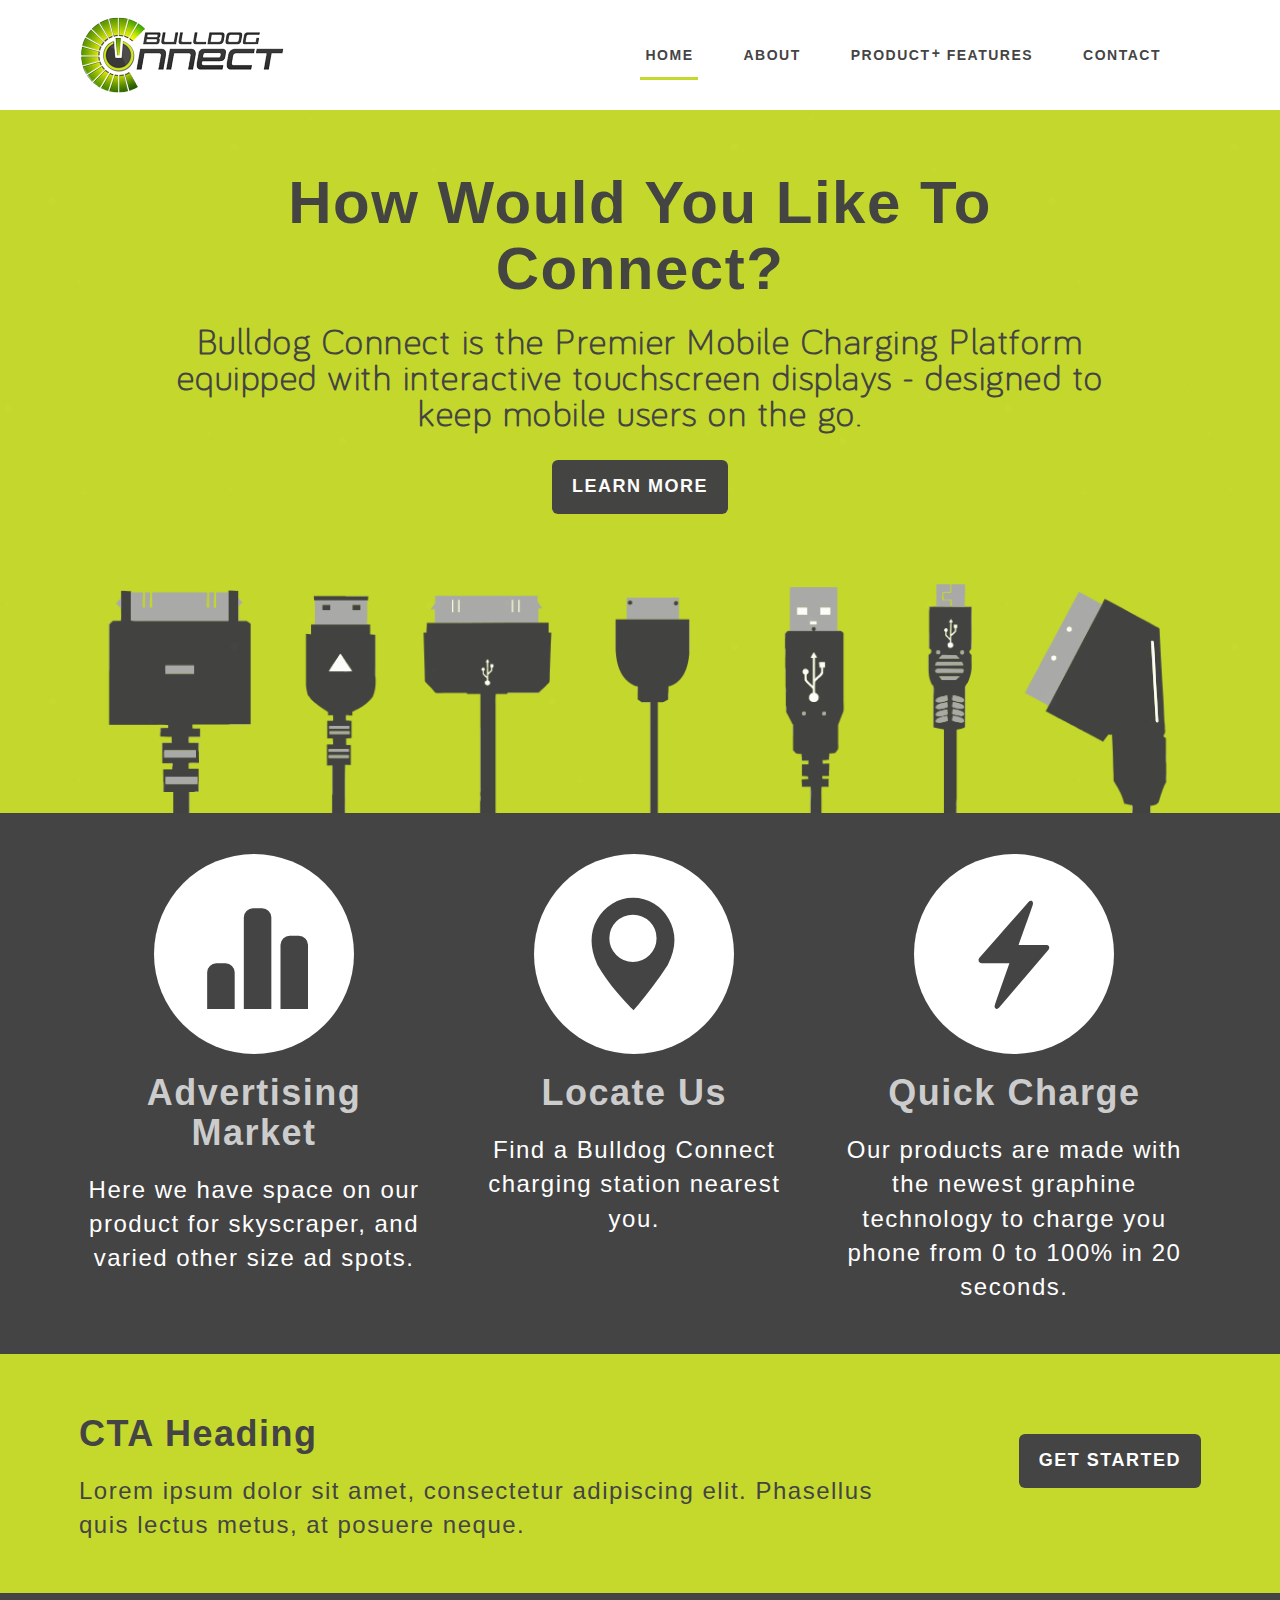
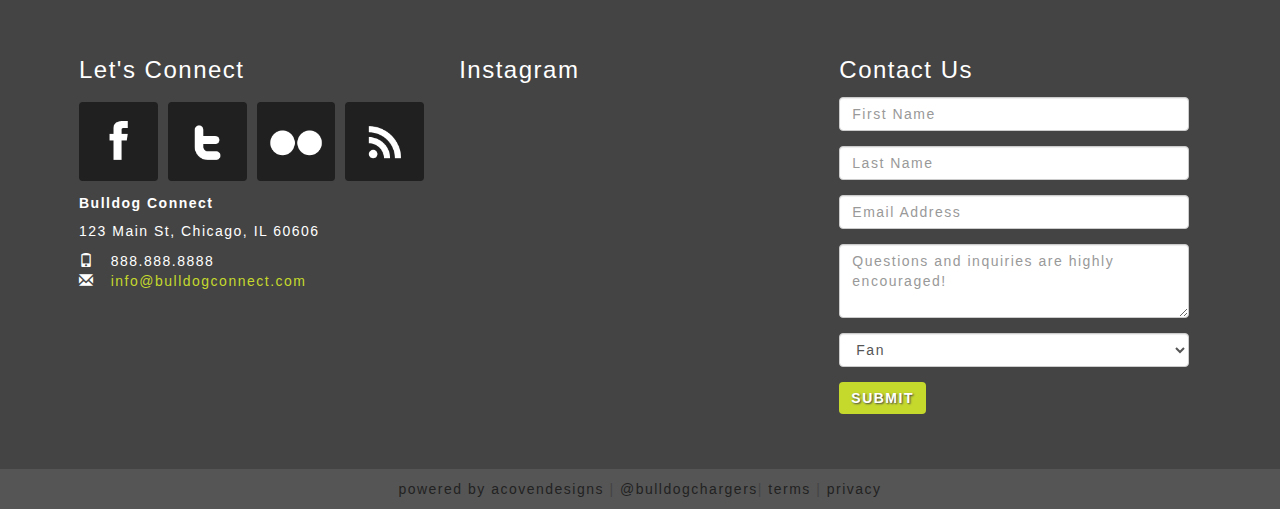
==== commit 1cc39fa5: "Sitewide Fix Round 1" ====
--- a/index.html
+++ b/index.html
@@ -1,7 +1,7 @@
 <!DOCTYPE html>
-<!--[if lt IE 7]>      <html class="no-js lt-ie9 lt-ie8 lt-ie7"> <![endif]-->
-<!--[if IE 7]>         <html class="no-js lt-ie9 lt-ie8"> <![endif]-->
-<!--[if IE 8]>         <html class="no-js lt-ie9"> <![endif]-->
+<!--[if lt IE 7]><html class="no-js lt-ie9 lt-ie8 lt-ie7"> <![endif]-->
+<!--[if IE 7]><html class="no-js lt-ie9 lt-ie8"> <![endif]-->
+<!--[if IE 8]><html class="no-js lt-ie9"> <![endif]-->
 <!--[if gt IE 8]><!-->
 <html class="no-js">
 	<!--<![endif]-->
@@ -17,17 +17,6 @@
 		<link rel="stylesheet" href="css/animate.css" type="text/css">
 		<script src="js/vendor/modernizr-2.6.2-respond-1.1.0.min.js" type="text/javascript">
 </script>
-<!-- Begin Footer Scripts -->
-		<script src="http://ajax.googleapis.com/ajax/libs/jquery/1.10.1/jquery.js" type="text/javascript"></script>
-		<script src="js/vendor/bootstrap.js" type="text/javascript"></script>
-		<script src="js/main.js" type="text/javascript"></script>
-		<script type="text/javascript">
-			var _gaq=[['_setAccount','UA-XXXXX-X'],['_trackPageview']];
-			(function(d,t){var g=d.createElement(t),s=d.getElementsByTagName(t)[0];
-			g.src='http://www.google-analytics.com/ga.js';
-			s.parentNode.insertBefore(g,s)}(document,'script'));
-		</script>
-		<!-- End Footer Scripts -->
 	</head>
 	<body>
 		<!--[if lt IE 7]>
@@ -39,8 +28,8 @@
 					<button type="button" class="navbar-toggle" data-toggle="collapse" data-target=".navbar-collapse">
 						<span class="sr-only">Toggle navigation</span>
 						<span class="icon-bar"></span>
-						<span class="icon-bar"></span>
-						<span class="icon-bar"></span>
+			      <span class="icon-bar"></span>
+			      <span class="icon-bar"></span>
 					</button>
 					<a class="navbar-brand" href="index.html">
 						<img src="img/theme/bulldog-logo.png" class="animated pulse" alt="Bulldog Chargers">
@@ -61,80 +50,73 @@
 							<a href="contact.html">Contact</a>
 						</li>
 					</ul>
-				</div>
-				<!--/.navbar-collapse -->
-			</div>
-		</div>
-		<!-- Main jumbotron for a primary marketing message or call to action -->
-		<div class="jumbotron featured animated fadeIn">
+				</div><!--/.navbar-collapse -->
+			</div>
+		</div><!-- Main jumbotron for a primary marketing message or call to action -->
+		<div class="jumbotron featured animated fadeIn pad-40">
 			<div class="stars">
-		 <div id="background"></div>
-    <div id="midground"></div>
-    <div id="foreground"></div>
-</div>
+				<div id="background"></div>
+				<div id="midground"></div>
+				<div id="foreground"></div>
+			</div>
 			<div class="container">
 				<div class="featured-text">
-					<h2>
+					<h2 class="h1">
 						How Would You Like To Connect?
 					</h2>
-					<h1>
+					<h1 class="h2 font-light">
 						Bulldog Connect is the Premier Mobile Charging Platform equipped with interactive touchscreen displays - designed to keep mobile users on the go.
 					</h1>
-					<p>
+					<div class="mrg-30">
 						<a class="btn btn-default btn-lg animated lightSpeedInTop">Learn more</a>
-					</p>
-				</div>
+					</div>
+				</div>
+				<img src="img/content/header/home-header3.png" alt="" class="plugs">
 			</div>
 		</div>
 		<!-- End Featured -->
 		<!-- Begin Services -->
-		<div class="cta-list">
-			<div class="container pad-40 padlr-60">
+		<div class="cta-list text-center">
+			<div class="container">
 				<!-- Example row of columns -->
 				<div class="row ease">
 					<div class="col-lg-4 item clearfix">
-						<a href="product.html#advertiser">	
-							<p  class="cta-img">
-								<img src="img/content/bullseye.png" class="animated rotateIn" alt="">
-							</p>
-							<span class ="margin_10">
+						<a href="product.html#advertiser">
+							<div class="cta-img">
+								<span class="glyphicon glyphicon-stats"></span>
+							</div>
 							<h2>
 								Advertising Market
 							</h2>
-							<p>
+							<h3>
 								Here we have space on our product for skyscraper, and varied other size ad spots.
-							</p>
-						</span>
+							</h3>
 						</a>
 					</div>
 					<div class="col-lg-4 item clearfix">
 						<a href="product.html#venu">
-							<p class="cta-img">
-								<img src="img/content/map-06.png" class="animated rotateIn" alt="">
-							</p>
-							<span class ="margin_10">
+							<div class="cta-img">
+								<span class="glyphicon glyphicon-map-marker"></span>
+							</div>
 							<h2>
 								Locate Us
 							</h2>
-							<p>
+							<h3>
 								Find a Bulldog Connect charging station nearest you.
-							</p>
-							</span>
+							</h3>
 						</a>
 					</div>
 					<div class="col-lg-4 item clearfix">
 						<a href="product.html#consumer">
-							<p class="cta-img">
-								<img src="img/content/bolt-06.png" class="animated rotateIn" alt="">
-							</p>
-							<span class ="margin_10">
+							<div class="cta-img">
+								<span class="glyphicon glyphicon-flash"></span>
+							</div>
 							<h2>
 								Quick Charge
 							</h2>
-							<p>
+							<h3>
 								Our products are made with the newest graphine technology to charge you phone from 0 to 100% in 20 seconds.
-							</p>
-							</span>
+							</h3>
 						</a>
 					</div>
 				</div>
@@ -142,53 +124,51 @@
 		</div>
 		<!-- End Services -->
 		<!-- Begin Full Width Call to Action -->
-		<div class="full-cta pad-40 padlr-40">
+		<div class="full-cta pad-40">
 			<div class="container">
 				<div class="row">
 					<div class="col-lg-9">
-						<h2>CTA Heading</h2>
-						<h3>Lorem ipsum dolor sit amet, consectetur adipiscing elit. Phasellus quis lectus metus, at posuere neque. </h3>
+						<h2>
+							CTA Heading
+						</h2>
+						<h3>
+							Lorem ipsum dolor sit amet, consectetur adipiscing elit. Phasellus quis lectus metus, at posuere neque.
+						</h3>
 					</div>
 					<div class="col-lg-3 pad-40">
-							<a href="#" class="btn btn-default btn-lg pull-right"><strongbtn>Get Started</strongbtn></a>
-					</div>
-				</div>
-			</div>
-		</div>
-		<!-- End Full Width Call to Action -->
-		<footer class="padlr-40 bg-dark">
-			<div class="container">
+						<a href="#" class="btn btn-default btn-lg pull-right">Get Started</a>
+					</div>
+				</div>
+			</div>
+		</div><!-- End Full Width Call to Action -->
+		<footer class="bg-dark">
+			<div class="container pad-40">
 				<div class="row">
-					<div class="col-lg-4">
-						<h3>Let's Connect</h3>
+					<div class="col-sm-6 col-md-4 col-lg-4">
+						<h3>
+							Let's Connect
+						</h3>
 						<div class="social clearfix">
-							<a href="#"><img src="img/theme/facebook.png"> </a>
-							<a href="#"><img src="img/theme/twitter.png"> </a>
-							<span><a href="#"><img src="img/theme/flickr.png"> </a></span>
-							<a href="#"><img src="img/theme/rss.png"> </a>
+							<a href="#"><img src="img/theme/facebook.png"></a> <a href="#"><img src="img/theme/twitter.png"></a> <span><a href="#"><img src="img/theme/flickr.png"></a></span> <a href="#"><img src="img/theme/rss.png"></a>
 						</div>
-						<div class="row">
-							<div class="col-lg-5">
-								<p class="address">
-									<strong>Bulldog Connect</strong> <br>
-									123 Main St <br>
-									Chicago, IL 60606
-								</p>
-							</div>
-							<div class="col-lg-7">
-								<p class="contact">
-									<span class="glyphicon glyphicon-earphone"></span>&nbsp; 888.888.8888 <br>
-									<span class="glyphicon glyphicon-envelope"></span>&nbsp; <a href="mailto:info@bulldogconnect.com">info@bulldogconnect.com</a>
-								</p>
-							</div>
-						</div>
-					</div>
-					<div class="col-lg-4">
-						<h3>Instagram</h3>
-						<iframe src="http://snapwidget.com/in/?h=cGhvdG9ib290aHxpbnw4MHwyfDJ8fG5vfDV8ZmFkZUlu" allowtransparency="true" frameborder="0" scrolling="no" style="border:none; overflow:hidden; width:170px; height: 170px"></iframe>
-					</div>
-					<div class="col-lg-4">
-						<h3>Contact Us</h3>
+						<h5>Bulldog Connect</h5>
+						<p class="address">
+							123 Main St, Chicago, IL 60606
+						</p>
+						<p class="contact">
+							<span class="glyphicon glyphicon-phone"></span> &nbsp; 888.888.8888<br>
+							<span class="glyphicon glyphicon-envelope"></span> &nbsp; <a href="mailto:info@bulldogconnect.com">info@bulldogconnect.com</a>
+						</p>
+					</div>
+					<div class="col-sm-6 col-md-4 col-lg-4">
+						<h3>
+							Instagram
+						</h3><iframe src="http://snapwidget.com/in/?h=cGhvdG9ib290aHxpbnw4MHwyfDJ8fG5vfDV8ZmFkZUlu" allowtransparency="true" frameborder="0" scrolling="no" style="border:none; overflow:hidden; width:170px; height: 170px"></iframe>
+					</div>
+					<div class="col-sm-12 col-md-4 col-lg-4 contact-us">
+						<h3>
+							Contact Us
+						</h3>
 						<form role="form">
 							<div class="form-group">
 								<input type="text" class="form-control" id="FirstName" placeholder="First Name">
@@ -200,13 +180,20 @@
 								<input type="email" class="form-control" id="Email" placeholder="Email Address">
 							</div>
 							<div class="form-group">
-								<textarea class="form-control" id="Message" rows="3" cols="10" placeholder="Questions and inquiries are highly encouraged!"></textarea>
+								<textarea class="form-control" id="Message" rows="3" cols="10" placeholder="Questions and inquiries are highly encouraged!">
+</textarea>
 							</div>
 							<div class="form-group">
 								<select class="form-control" id="Method">
-									<option>Fan</option>
-									<option>Advertiser</option>
-									<option>Venue</option>
+									<option>
+										Fan
+									</option>
+									<option>
+										Advertiser
+									</option>
+									<option>
+										Venue
+									</option>
 								</select>
 							</div>
 							<div class="form-group">
@@ -219,9 +206,21 @@
 		</footer>
 		<div class="footer-bottom pad-10">
 			<div class="container">
-				<a href="http://www.alexcoven.com/">powered by acovendesigns</a> | <span class = "hide_mob"><a href="#"><bd>@bulldogchargers</bd></a>| </span> <a href="terms.html">terms</a> | <a href="privacy.html">privacy</a>
+				<a href="http://www.alexcoven.com/">powered by acovendesigns</a> | <span class="hide_mob"><a href="#">@bulldogchargers</a>|</span> <a href="terms.html">terms</a> | <a href="privacy.html">privacy</a>
 			</div>
 		</div>
 		<!-- /container -->
+		<!-- Begin Footer Scripts -->
+
+		<script src="http://ajax.googleapis.com/ajax/libs/jquery/1.10.1/jquery.js" type="text/javascript"></script>
+		<script src="js/vendor/bootstrap.js" type="text/javascript"></script>
+		<script src="js/main.js" type="text/javascript"></script>
+		<script type="text/javascript">
+			var _gaq=[['_setAccount','UA-XXXXX-X'],['_trackPageview']];
+					(function(d,t){var g=d.createElement(t),s=d.getElementsByTagName(t)[0];
+					g.src='http://www.google-analytics.com/ga.js';
+					s.parentNode.insertBefore(g,s)}(document,'script'));
+		</script>
+		<!-- End Footer Scripts -->
 	</body>
 </html>--- a/css/main.css
+++ b/css/main.css
@@ -1,12 +1,90 @@
-
-
-/* ==========================================================================
-   Alex's custom styles
-   ========================================================================== */
-/* ----- Omnipotent -----*/
+/* ================ Custom styles ================ */
+
+/* ----- Typography ----- */
+
+@font-face {
+    font-family: 'bariol_boldbold_italic';
+    src: url('../fonts/bariol_bold_italic-webfont.eot');
+    src: url('../fonts/bariol_bold_italic-webfont.eot?#iefix') format('embedded-opentype'),
+         url('../fonts/bariol_bold_italic-webfont.woff') format('woff'),
+         url('../fonts/bariol_bold_italic-webfont.ttf') format('truetype'),
+         url('../fonts/bariol_bold_italic-webfont.svg#bariol_boldbold_italic') format('svg');
+    font-weight: normal;
+    font-style: normal;
+
+}
+
+@font-face {
+    font-family: 'bariollight_italic';
+    src: url('../fonts/bariol_light_italic-webfont.eot');
+    src: url('../fonts/bariol_light_italic-webfont.eot?#iefix') format('embedded-opentype'),
+         url('../fonts/bariol_light_italic-webfont.woff') format('woff'),
+         url('../fonts/bariol_light_italic-webfont.ttf') format('truetype'),
+         url('../fonts/bariol_light_italic-webfont.svg#bariollight_italic') format('svg');
+    font-weight: normal;
+    font-style: normal;
+
+}
+
+@font-face {
+    font-family: 'bariolthin_italic';
+    src: url('../fonts/bariol_thin_italic-webfont.eot');
+    src: url('../fonts/bariol_thin_italic-webfont.eot?#iefix') format('embedded-opentype'),
+         url('../fonts/bariol_thin_italic-webfont.woff') format('woff'),
+         url('../fonts/bariol_thin_italic-webfont.ttf') format('truetype'),
+         url('../fonts/bariol_thin_italic-webfont.svg#bariolthin_italic') format('svg');
+    font-weight: normal;
+    font-style: normal;
+
+}
+
+@font-face {
+    font-family: 'bariol_boldbold';
+    src: url('../fonts/bariol_bold-webfont.eot');
+    src: url('../fonts/bariol_bold-webfont.eot?#iefix') format('embedded-opentype'),
+         url('../fonts/bariol_bold-webfont.woff') format('woff'),
+         url('../fonts/bariol_bold-webfont.ttf') format('truetype'),
+         url('../fonts/bariol_bold-webfont.svg#bariol_boldbold') format('svg');
+    font-weight: normal;
+    font-style: normal;
+
+}
+
+@font-face {
+    font-family: 'bariol_lightlight';
+    src: url('../fonts/bariol_light-webfont.eot');
+    src: url('../fonts/bariol_light-webfont.eot?#iefix') format('embedded-opentype'),
+         url('../fonts/bariol_light-webfont.woff') format('woff'),
+         url('../fonts/bariol_light-webfont.ttf') format('truetype'),
+         url('../fonts/bariol_light-webfont.svg#bariol_lightlight') format('svg');
+    font-weight: normal;
+    font-style: normal;
+
+}
+
+@font-face {
+    font-family: 'bariolthin';
+    src: url('../fonts/bariol_thin-webfont.eot');
+    src: url('../fonts/bariol_thin-webfont.eot?#iefix') format('embedded-opentype'),
+         url('../fonts/bariol_thin-webfont.woff') format('woff'),
+         url('../fonts/bariol_thin-webfont.ttf') format('truetype'),
+         url('../fonts/bariol_thin-webfont.svg#bariolthin') format('svg');
+    font-weight: normal;
+    font-style: normal;
+
+}
+
+.txt-upper {text-transform: uppercase;}
+
+.font-light {
+	font-family: 'bariol_lightlight', Arial, sans-serif;
+}
+
+/* ----- Omnipotent ----- */
+
 * {letter-spacing: 1.5px;}
 
-/* ----- Parallax -----*/
+/* ----- Parallax ----- */
 
 @-webkit-keyframes STAR-MOVE {
 	from {
@@ -73,7 +151,7 @@
 	transition:all 800ms;
 }
 
-/* ----- Map --------------*/
+/* ----- Map ----- */
 
 .gmap3{
     margin: 20px auto;
@@ -82,88 +160,12 @@
 }
 
 #hq-map{
- height: 350px;
- width: 600px;
-}
-
-/* ----- Type --------------*/
-
-.cta-list h2 {text-transform: uppercase;}
-
-@font-face {
-    font-family: 'bariol_boldbold_italic';
-    src: url('../fonts/bariol_bold_italic-webfont.eot');
-    src: url('../fonts/bariol_bold_italic-webfont.eot?#iefix') format('embedded-opentype'),
-         url('../fonts/bariol_bold_italic-webfont.woff') format('woff'),
-         url('../fonts/bariol_bold_italic-webfont.ttf') format('truetype'),
-         url('../fonts/bariol_bold_italic-webfont.svg#bariol_boldbold_italic') format('svg');
-    font-weight: normal;
-    font-style: normal;
-
-}
-
-@font-face {
-    font-family: 'bariollight_italic';
-    src: url('../fonts/bariol_light_italic-webfont.eot');
-    src: url('../fonts/bariol_light_italic-webfont.eot?#iefix') format('embedded-opentype'),
-         url('../fonts/bariol_light_italic-webfont.woff') format('woff'),
-         url('../fonts/bariol_light_italic-webfont.ttf') format('truetype'),
-         url('../fonts/bariol_light_italic-webfont.svg#bariollight_italic') format('svg');
-    font-weight: normal;
-    font-style: normal;
-
-}
-
-@font-face {
-    font-family: 'bariolthin_italic';
-    src: url('../fonts/bariol_thin_italic-webfont.eot');
-    src: url('../fonts/bariol_thin_italic-webfont.eot?#iefix') format('embedded-opentype'),
-         url('../fonts/bariol_thin_italic-webfont.woff') format('woff'),
-         url('../fonts/bariol_thin_italic-webfont.ttf') format('truetype'),
-         url('../fonts/bariol_thin_italic-webfont.svg#bariolthin_italic') format('svg');
-    font-weight: normal;
-    font-style: normal;
-
-}
-
-@font-face {
-    font-family: 'bariol_boldbold';
-    src: url('../fonts/bariol_bold-webfont.eot');
-    src: url('../fonts/bariol_bold-webfont.eot?#iefix') format('embedded-opentype'),
-         url('../fonts/bariol_bold-webfont.woff') format('woff'),
-         url('../fonts/bariol_bold-webfont.ttf') format('truetype'),
-         url('../fonts/bariol_bold-webfont.svg#bariol_boldbold') format('svg');
-    font-weight: normal;
-    font-style: normal;
-
-}
-
-@font-face {
-    font-family: 'bariol_lightlight';
-    src: url('../fonts/bariol_light-webfont.eot');
-    src: url('../fonts/bariol_light-webfont.eot?#iefix') format('embedded-opentype'),
-         url('../fonts/bariol_light-webfont.woff') format('woff'),
-         url('../fonts/bariol_light-webfont.ttf') format('truetype'),
-         url('../fonts/bariol_light-webfont.svg#bariol_lightlight') format('svg');
-    font-weight: normal;
-    font-style: normal;
-
-}
-
-@font-face {
-    font-family: 'bariolthin';
-    src: url('../fonts/bariol_thin-webfont.eot');
-    src: url('../fonts/bariol_thin-webfont.eot?#iefix') format('embedded-opentype'),
-         url('../fonts/bariol_thin-webfont.woff') format('woff'),
-         url('../fonts/bariol_thin-webfont.ttf') format('truetype'),
-         url('../fonts/bariol_thin-webfont.svg#bariolthin') format('svg');
-    font-weight: normal;
-    font-style: normal;
-
-}
-
+	height: 350px;
+	width: 600px;
+}
 
 /* ----- Image Desaturate ------ */
+
 img.desaturate {
     filter: grayscale(100%);
     -webkit-filter: grayscale(100%); -moz-filter: grayscale(100%);
@@ -182,26 +184,24 @@
 	-webkit-filter: grayscale(0%);
 }
 
-
 /* ----- Misc Styles ------ */
-.pad30
+
 .cta-list a p {
-	margin-right: 20px;
-	margin-left:20px;
-}
+}
+
 strongbtn {
 	font-family: 'bariol_boldbold' sans-serif;
 }
-.navbar a span {margin-top:7.5px; left:86px; top:0px; position:absolute;}
+
+.navbar a span {
+	margin-top:7.5px;
+	left:86px;
+	top:0px;
+	position:absolute;
+}
+
 .navbar-collapse {
 	padding-bottom:15px;
-}
-.col-lg-4 h3 {
-	font-family: 'bariol_boldbold' sans-serif;
-	letter-spacing: 2px;
-}
-.contact {
-	font-size: 9pt;
 }
 
 .pad-10 {
@@ -214,222 +214,244 @@
 	padding-bottom: 20px;
 
 }
+
 .pad-40 {
 	padding-top:40px;
 	padding-bottom:40px;
 }
+
 .padlr-40 {
 	padding-left:40px;
 	padding-right:40px;
 }
+
 .padlr-60 {
 	padding-left:60px;
 	padding-right:60px;
 }
+
+.mrg-30 {
+	margin: 30px 0;
+}
 .mrg-40 {
 	margin-top:40px;
 	margin-bottom:40px;
 }
+
 .bg-dark {
 	background:#444444;
 	color:#ffffff;
 }
+
 .ease {
-	 -webkit-transition: all 800ms;
-  -o-transition: all 800ms;
-  -moz-transition: all 800ms;
-  transition: all 800ms;
-}
+	-webkit-transition: all 800ms;
+	-o-transition: all 800ms;
+	-moz-transition: all 800ms;
+	transition: all 800ms;
+}
+
+.white {
+	background-color: #fff;
+}
+
+.green {
+	background:#C5D92D;
+}
+
+.gray {
+	background:#444444;
+}
+
 /* ----- Template Styles ----- */
+
+/* Header */
 
 .brand {
 	margin: 20px auto;
 }
+
 .brand img {
 	display:block;margin:0 auto;
 }
 
-/* ----- Products + Features ----- */
-h5 {font-size: 12pt;
-font-family: 'bariol_lightlight' sans-serif;
-line-height: 1.5em;
- }
-h6 {font-size: 18pt;
-font-weight: 300;
-font-family: 'bariol_boldbold' sans-serif;
-line-height: 1.5em;
- }
-.pad-tb-120 {padding: 120px 0px;}
-.pad-b-50 {padding-bottom: 50px;}
-.pad-b-200 {padding-bottom: 200px;}
+.navbar-header img {
+	width:100%;
+}
+
+/* Navigation */
+
+.navbar ul {
+	display:block;
+	margin: 35px auto 0;
+	font-family: 'bariol_boldbold' sans-serif;
+}
+
 /* Footer */
-.col-lg-7 body{	
-	font-family: 'bariol_lightlight' sans-serif;
-}
+
 .footer-bottom {
 	background:#555555;
 	text-align:center;
 }
+
 .footer-bottom a {
 	color:#222222;
 	text-decoration:none;
 }
+
 .footer-bottom a:hover {
 	color:#C5D92D;
 }
 
-.white {
-	background-color: #fff;
-}
-
-/* ----- Navigation ----- */
- .navbar ul {
+/* Footer Social */
+
+.follow {margin:32px 0 0 0;}
+.social {
+    margin-left: -5px;
+}
+.social a img {
+	width:25%;
+	float:left;
+	 zoom: 1;
+        filter: alpha(opacity=100);
+        opacity: 1;
+        -webkit-transition: opacity .25s ease-in-out;
+        -moz-transition: opacity .25s ease-in-out;
+        -ms-transition: opacity .25s ease-in-out;
+        -o-transition: opacity .25s ease-in-out;
+        transition: opacity .25s ease-in-out;
+        padding: 5px;
+}
+.social a img:hover {
+	 zoom: 1;
+        filter: alpha(opacity=50);
+        opacity: 0.5;
+        -webkit-transition: opacity .25s ease-in-out;
+        -moz-transition: opacity .25s ease-in-out;
+        -ms-transition: opacity .25s ease-in-out;
+        -o-transition: opacity .25s ease-in-out;
+        transition: opacity .25s ease-in-out;
+}
+
+/* Calls to Action */
+
+.cta-list {
+	background-color: #444444;
+	background-size: 100%;
+	color: white;
+	padding: 40px 0;
+}
+
+.cta-list a, .cta-list a:hover {
+	-webkit-transition: all .3s;
+	-o-transition: all .3s;
+	-moz-transition: all .3s;
+	transition: all ease .3s;
+}
+
+.cta-list .item:hover span {
+	-webkit-transition: all 800ms;
+	-o-transition: all 800ms;
+	-moz-transition: all 800ms;
+	transition: all 800ms;
+	transform: rotate(360deg);
+	-webkit-transform: rotate(360deg);
+	-moz-transform: rotate(360deg);
+}
+
+.cta-list .item:hover span.glyphicon-record {
+	-webkit-transition: all 800ms;
+	-o-transition: all 800ms;
+	-moz-transition: all 800ms;
+	transition: all 800ms;
+	transform: scale(1.2,1.2);
+	-webkit-transform: scale(1.2,1.2);
+	-moz-transform: scale(1.2,1.2);
+}
+
+.cta-list .item:hover h3 {
+	color: #C5D92D;
+}
+
+.cta-list .item span, .cta-list .item h3 {
+	-webkit-transition: all 800ms;
+	-o-transition: all 800ms;
+	-moz-transition: all 800ms;
+	transition: all 800ms;
+}
+
+.cta-list .item img {
 	display:block;
-	margin: 35px auto 0;
+	margin:0 auto;
+	-webkit-transition: all 800ms;
+	-o-transition: all 800ms;
+	-moz-transition: all 800ms;
+	transition: all 800ms;
+	z-index: 1;
+}
+
+.cta-img span{
+	width:200px;
+	text-align:center;
+	font-size:110px;
+	background: #ffffff;
+	height: 200px;
+	border-radius: 50%;
+	color: #444444;
+	line-height: 180px;
+}
+
+.cta-img {
+	-webkit-transition: all 800ms;
+	-o-transition: all 800ms;
+	-moz-transition: all 800ms;
+	transition: all 800ms;
+	-webkit-transform: rotate(360deg);
+	-moz-transform: rotate(360deg);
+}
+
+.cta-img a img:hover {
+	-webkit-transition: all 800ms;
+	-o-transition: all 800ms;
+	-moz-transition: all 800ms;
+	transition: all 800ms;
+	-webkit-transform: rotate(360deg);
+	-moz-transform: rotate(360deg);
+}
+
+.cta-list a:hover {
+	color:#C5D92D;
+}
+
+.cta-list a h2 {
+	color:#ccc;
 	font-family: 'bariol_boldbold' sans-serif;
- }
-
-/* ----- Home Page Styles ----- */
-
-/*Featured Products/Features Page*/
-
-a.pro-btn {margin:10px 0 20px;}
-.proto  img {width:250px; display:block; margin: 0 auto;}
-.proto  img {width:250px; display:block; margin: 0 auto;}
-
-/*Featured */
-
-.product img {margin-left:8px; width:250px; opacity:1;
-filter:alpha(opacity=100); /* For IE8 and earlier */}
-
-.about-soc img {width:64px; padding:0px 4px; opacity:0.5;
-filter:alpha(opacity=50); /* For IE8 and earlier */}
-
-.btn p a {padding-bottom: 20px;}
-
-.col-lg-6 h1 {font-size: 12pt;}
-.col-lg-12 span {font-size: 16pt;}
-.col-lg-6 h4 {font-size: 18pt;}
-
-.green {
-	background:#C5D92D;
-}
-
-.gray {
-	background:#444444;
-}
-
-.featured {
-	background:#C5D92D;
-	position:relative;
-	overflow:hidden;
-	max-height:1000px;
-}
-.featured .container {
-	background: url(../img/content/header/home-header3.png) no-repeat center bottom;
-	height: 650px;
-	-webkit-background-size: 100%;
-	-moz-background-size: 100%;
-	-o-background-size: 100%;
-	background-size: 100%;
-}
-
-.featured-about {
-	background:#C5D92D;
-	position:relative;
-	overflow:hidden;
-	max-height:auto;
-}
-
-.featured-about .container {
-	height: auto;
-	-webkit-background-size: 100%;
-	-moz-background-size: 100%;
-	-o-background-size: 100%;
-	background-size: 100%;
-}
-
-img.featured-bg-about {
-	z-index:1;
+}
+
+.cta-list a:hover h2 {
+	color:#ffffff;
+}
+
+.cta-list a {
+	color:#ffffff;
+	font-family: 'bariol_lightlight' sans-serif;
+	text-decoration:none;
+}
+
+/* Calls to Action About */
+
+.about-con {
 	width:100%;
-	-webkit-transition:all 800ms;
-	-o-transition:all 800ms;
-	-moz-transition:all 800ms;
-	transition:all 800ms;
-}
-
-
-.featured-about:hover img.featured-bg {
-
-}
-
-.featured-text-about {
-	margin:0;
-	padding:50px 0 0 0;
-	text-align:left;
-	font-family: 'bariol_boldbold' sans-serif;
-}
-.featured-text-about h1 {
-	text-align: left;
-	font-size: 12pt;
-	margin-bottom: 40px;
-	font-family: 'bariol_lightlight' sans-serif;
-	font-weight: 300;
-	line-height: 1.5em;
-}
-.featured-text-about h2 {
-	font-size: 65px;
-	font-weight: 700;
-	font-family: 'bariol_boldbold' sans-serif;
-}
-
-img.featured-bg {
-	z-index:1;
-	width:100%;
-	-webkit-transition:all 800ms;
-	-o-transition:all 800ms;
-	-moz-transition:all 800ms;
-	transition:all 800ms;
-}
-
-
-.featured:hover img.featured-bg {
-
-}
-
-.featured-text {
-	margin:0;
-	padding:50px 0 0 0;
-	text-align:center;
-	font-family: 'bariol_boldbold' sans-serif;
-}
-
-.featured-text h1 {
-	font-size: 28px;
-	margin-bottom: 40px;
-	font-family: 'bariol_lightlight' sans-serif;
-	font-weight: 300;
-	line-height: 1.5em;
-	margin-right:80px;
-	margin-left: 80px;
-}
-.featured-text h2 {
-	font-size: 65px;
-	font-weight: 700;
-	font-family: 'bariol_boldbold' sans-serif;
-}
-
-/* Header */
-
-.navbar-header img {
-	width:100%;
-}
-
-/* Calls to Action About */
-
-.about-con {width:100%; text-align: center; margin-bottom: 45px;}
-.about-con img {width:30px; margin: 0 auto; padding:0px 2px; opacity:0.5;
-filter:alpha(opacity=50); /* For IE8 and earlier */}
+	text-align: center;
+	margin-bottom: 45px;
+}
+
+.about-con img {
+	width:30px;
+	margin: 0 auto;
+	padding:0px 2px;
+	opacity:0.5;
+	filter:alpha(opacity=50); /* For IE8 and earlier */
+}
 
 .cta-list-about {
 	background-color: #444444;
@@ -438,13 +460,7 @@
 	padding: 40px 0;
 	min-height: 465px
 }
-.cta-list-about a, .cta-list a:hover {
-	-webkit-transition: all .3s;
-	-o-transition: all .3s;
-	-moz-transition: all .3s;
-	transition: all ease .3s;
-}
-.cta-list-about .item {}
+
 .cta-img-about img {
 	padding-top: 50px;
 	width:119px;
@@ -457,6 +473,7 @@
 	max-width:100%;
 	z-index: 1;
 }
+
 .cta-img-about a img {
 	-webkit-transition: all 800ms;
 	-o-transition: all 800ms;
@@ -479,14 +496,11 @@
 .cta-list-about a:hover {
 	color:#C5D92D;
 }
-.cta-list-about a h2 {
-	color:#ccc;
-	font-family: 'bariol_boldbold' sans-serif;
-	text-align: center;
-}
+
 .cta-list-about a:hover h2 {
 	color:#ffffff;
 }
+
 .cta-list-about a {
 	color:#ffffff;
 	font-family: 'bariol_lightlight' sans-serif;
@@ -497,334 +511,339 @@
 	text-align: center;
 }
 
-/* Calls to Action */
-
-.cta-list {
-	background-color: #444444;
+/* ----- Home Page ----- */
+
+/* Featured */
+
+.featured {
+	background:#C5D92D;
+	position:relative;
+	overflow:hidden;
+	max-height:1000px;
+	padding-bottom:0;
+}
+
+.featured .container {
+	-webkit-background-size: 100%;
+	-moz-background-size: 100%;
+	-o-background-size: 100%;
 	background-size: 100%;
-	color: white;
-	padding: 70px 0;
-}
-.cta-list a, .cta-list a:hover {
-	-webkit-transition: all .3s;
-	-o-transition: all .3s;
-	-moz-transition: all .3s;
-	transition: all ease .3s;
-}
-.cta-list .item {}
-.cta-list .item img {
+}
+
+.featured-about {
+	background:#C5D92D;
+	position:relative;
+	overflow:hidden;
+	max-height:auto;
+}
+
+.featured-about .container {
+	height: auto;
+	-webkit-background-size: 100%;
+	-moz-background-size: 100%;
+	-o-background-size: 100%;
+	background-size: 100%;
+}
+
+img.plugs {
+	width: 100%;
+	margin-bottom: 0;
+	padding-bottom: 0;
+}
+
+img.featured-bg-about {
+	z-index:1;
+	width:100%;
+	-webkit-transition:all 800ms;
+	-o-transition:all 800ms;
+	-moz-transition:all 800ms;
+	transition:all 800ms;
+}
+
+img.featured-bg {
+	z-index:1;
+	width:100%;
+	-webkit-transition:all 800ms;
+	-o-transition:all 800ms;
+	-moz-transition:all 800ms;
+	transition:all 800ms;
+}
+
+.featured-text {
+	margin:0 auto;
+	text-align:center;
+	font-family: 'bariol_boldbold' sans-serif;
+}
+
+/* ----- Features Page ----- */
+
+a.pro-btn {
+	margin:10px 0 20px;
+}
+
+.proto  img {
+	width:250px; 
 	display:block;
-	margin:0 auto;
-	-webkit-transition: all 800ms;
-	-o-transition: all 800ms;
-	-moz-transition: all 800ms;
-	transition: all 800ms;
-	max-width:100%;
-	z-index: 1;
-}
-.cta-img a img {
-	-webkit-transition: all 800ms;
-	-o-transition: all 800ms;
-	-moz-transition: all 800ms;
-	transition: all 800ms;
-	-webkit-transform: rotate(360deg);
-	-moz-transform: rotate(360deg);
-}
-
-.cta-img a img:hover {
-	-webkit-transition: all 800ms;
-	-o-transition: all 800ms;
-	-moz-transition: all 800ms;
-	transition: all 800ms;
-	-webkit-transform: rotate(360deg);
-	-moz-transform: rotate(360deg);
-}
-
-.cta-list a:hover {
-	color:#C5D92D;
-}
-.cta-list a h2 {
-	color:#ccc;
-	font-family: 'bariol_boldbold' sans-serif;
-	text-align:  center;
-}
-.cta-list a:hover h2 {
-	color:#ffffff;
-}
-.cta-list a {
-	color:#ffffff;
-	font-family: 'bariol_lightlight' sans-serif;
-	text-decoration:none;
-}
-
-
-/* ----------
-Footer
----------- */
-
-/* Social */
-
-.follow {margin:32px 0 0 0;}
-.social {
-	margin: 0 -10px 40px;
-}
-.social a img {
-	width:90px;
-	float:left;
-	padding: 5px 5px;
-	 zoom: 1;
-        filter: alpha(opacity=100);
-        opacity: 1;
-        -webkit-transition: opacity .25s ease-in-out;
-        -moz-transition: opacity .25s ease-in-out;
-        -ms-transition: opacity .25s ease-in-out;
-        -o-transition: opacity .25s ease-in-out;
-        transition: opacity .25s ease-in-out;
-}
-.social a img:hover {
-	 zoom: 1;
-        filter: alpha(opacity=50);
-        opacity: 0.5;
-        -webkit-transition: opacity .25s ease-in-out;
-        -moz-transition: opacity .25s ease-in-out;
-        -ms-transition: opacity .25s ease-in-out;
-        -o-transition: opacity .25s ease-in-out;
-        transition: opacity .25s ease-in-out;
-}
-
-
+	margin: 0 auto;
+}
+
+.product img {
+	margin-left:8px;
+	width:250px;
+	opacity:1;
+	filter:alpha(opacity=100); /* For IE8 and earlier */
+}
+
+.about-soc img {
+	width:64px;
+	padding:0px 4px;
+	opacity:0.5;
+	filter:alpha(opacity=50); /* For IE8 and earlier */
+}
 
 
 /*----- Media Querys -----*/
 
 @media (max-width: 1200px) and (min-width: 992px) { /*plus sign*/
 
-.navbar a span {left:80px;}
-
-}
-
+	.navbar a span {left:80px;}
+
+}
 
 @media (max-width: 2000px) and (min-width: 1201px) { /*XL Desktop*/
-	.product img { margin-left:15%;}
+
+	.product img {
+		margin-left:15%;
+	}
 
 	.full-cta {
-	background: #C5D92D;
-	}
+		background: #C5D92D;
+	}
+
 	.full-cta-white {
-	background: #ababaa;
-	}
+		background: #ababaa;
+	}
+
 	.cta-list a p {
-	margin-right: 0px;
-	margin-left: 0px;
-	text-align: center;
-}
-.container {
-max-width: 3000px;
-}
-
-.featured-about .container {
-width:96%;
-}
-
-.mar-left img {
-	margin-left: 20%;
-
-}
-
-.mar-right img {
-	margin-right: 20%;
-
-}
-
-.col-txt-2 {
--moz-column-count:2; /* Firefox */
--webkit-column-count:2; /* Safari and Chrome */
-column-count:2;
--moz-column-gap:40px; /* Firefox */
--webkit-column-gap:40px; /* Safari and Chrome */
-column-gap:40px;
-}
-
-}
+		margin-right: 0px;
+		margin-left: 0px;
+		text-align: center;
+	}
+
+	.featured-about .container {
+		width:96%;
+	}
+
+	.mar-left img {
+		margin-left: 20%;
+	}
+
+	.mar-right img {
+		margin-right: 20%;
+	}
+
+	.col-txt-2 {
+		-moz-column-count:2; /* Firefox */
+		-webkit-column-count:2; /* Safari and Chrome */
+		column-count:2;
+		-moz-column-gap:40px; /* Firefox */
+		-webkit-column-gap:40px; /* Safari and Chrome */
+		column-gap:40px;
+	}
+}
+
 @media (max-width: 1200px) and (min-width: 999px) { /*Desktop*/
 
-		.navbar {
-	margin-bottom:20px;
-}
-
-.social img a {width:75px;}
-.cta-list a p {
-	margin-right: 0px;
-	margin-left: 0px;
-}
-
-.full-cta {
-background: #C5D92D;
-}
-
-.full-cta-white {
-background: #ababaa;
-}
-
-
-.navbar img {
-	margin-top:20px;
-}
-
-.featured-about .container {
-width:96%;
-}
-
-.mar-left img {
-	margin-left: 0px;
-
-}
-
-.mar-right img {
-	margin-right: 0px;
-
-}
-
-.col-txt-2 {
--moz-column-count:2; /* Firefox */
--webkit-column-count:2; /* Safari and Chrome */
-column-count:2;
--moz-column-gap:40px; /* Firefox */
--webkit-column-gap:40px; /* Safari and Chrome */
-column-gap:40px;
-}
-
-}
-
-@media (min-width:600px) and (max-width:1200px) { /*Tween Tablet & Desktop*/
-	.cta-list p.cta-img {
+	.navbar {
+		margin-bottom:20px;
+	}
+
+	.social img a {
+		width:75px;
+	}
+
+	.cta-list a p {
+		margin-right: 0px;
+		margin-left: 0px;
+	}
+
+	.navbar img {
+		margin-top:20px;
+	}
+
+	.col-txt-2 {
+		-moz-column-count:2; /* Firefox */
+		-webkit-column-count:2; /* Safari and Chrome */
+		column-count:2;
+		-moz-column-gap:40px; /* Firefox */
+		-webkit-column-gap:40px; /* Safari and Chrome */
+		column-gap:40px;
+	}
+}
+
+@media (max-width: 1199px) and (min-width: 767px) { /*this is to center the 3 circle text on dektop/tablet*/
+
+	.cta-list {
+		text-align:left;
+	}
+
+	.cta-list .item span {
 		float:left;
-		padding-left: 20px;
-}
-}
-@media (max-width: 1199px) and (min-width: 998px) { /*this is to center the 3 circle text on dektop/tablet*/
-
-.margin_10 { /*this is to center the 3 circle text on tablet*/
-	padding: 30px;
-}
-
-.cta-list a p {text-align: center;}
-
-.featured-about .container {
-width:96%;
-}
-
-.mar-left img {
-	margin-left: 0px;
-
-}
-
-.mar-right img {
-	margin-right: 0px;
-
-}
-
-
-}
-
-@media (max-width: 998px) and (min-width: 591px) { /*Tablet*/
+		margin:0 40px 0 0;
+	}
+
+}
+
+@media (max-width: 998px) and (min-width: 591px) { /* Tablet */
+
 	.featured-text h1{
 		font-size:125%;
 	}
+
 	.featured-text h2{
 		font-size:225%;
 	}
 
 	.navbar {
-	margin-bottom:20px;
-}
-
-.cta-list a p {text-align: center;}
-
-.margin_10 { /*this is to center the 3 circle text on tablet*/
-	padding: 30px;
-}
-
-.navbar img {
-	margin-top:20px;
-
-}
-
-.full-cta {
-	background: #C5D92D;
-}
-
-.full-cta-white {
-	background: #ababaa;
-}
-
-}
-
-
-@media (min-width:767px) and (max-width:991px) { /*featured product about page*/
-.product img {position:absolute; margin-left: -24px;}
-.navbar a span {margin-top:7.5px; left:80px; top:0px; position:absolute;}
-.cta-list a h2 {
-color: #CCC;
-font-family: 'bariol_boldbold' sans-serif;
-margin-left: 19px;}
-}
-
-
-@media (min-width:591px) and (max-width:605px) { /*Social Icons*/
-.social img {width:75px;}
-}
-
-@media (min-width:401px) and (max-width:590px) { /*Tween Phone & Tablet*/
-	.featured .container {background-image: none;}
-.cta-list h2 {text-align: center}
-.cta-list h1 {margin-left: 20%}
-.footer-bottom {font-size: 7.5pt;}
+		margin-bottom:20px;
+	}
+
+	.cta-list a p {
+		text-align: center;
+	}
+
+	.navbar img {
+		margin-top:20px;
+	}
+
+	.full-cta {
+		background: #C5D92D;
+	}
+
+	.full-cta-white {
+		background: #ababaa;
+	}
+}
+
+@media (max-width: 998px) {
+
+	.contact-us {
+		clear:both;
+	}
+}
+
+@media (min-width:767px) and (max-width:991px) { /* featured product about page */
+
+	.navbar a span {
+		margin-top:7.5px;
+		left:80px; 
+		top:0px; 
+		position:absolute;
+	}
+
+	.cta-list a h2 {
+	color: #CCC;
+	font-family: 'bariol_boldbold' sans-serif;
+	margin-left: 19px;
+	}
+
+}
+
+
+@media (min-width:591px) and (max-width:605px) { /* Social Icons */
+
+	.social img {
+		width:75px;
+	}
+
+}
+
+@media (min-width:401px) and (max-width:590px) { /* Between Phone & Tablet */
+	
+	.featured .container {
+		background-image: none;
+	}
+
+	.cta-list h2 {
+		text-align: center;
+	}
+
+	.cta-list h1 {
+		margin-left: 20%;
+	}
+
+	.footer-bottom {
+		font-size: 7.5pt;
+	}
 
 	.featured-text h1 {
 		font-size: 100%;
 		margin-left: 0px;
 		margin-right: 0px;
 	}
+
 	.featured-text h2 {
 		font-size: 200%;
 		margin-left: 0px;
 		margin-right: 0px;
 	}
+
 	.cta-list .item img {
 		width:40%;
-}
-.social img {width:22%;}
-.full-cta {
-	background: #C5D92D;
-	}
-
-.full-cta-white {
-	background: #ababaa;
-	}
-}
-
-
-@media (min-width:200px) and (max-width:400px) { /*Phone size*/
-	.featured .container {background-image: none;}
-.full-cta {
-	background: #C5D92D;
+	}
+
+	.social img {
+		width:22%;
+	}
+
+	.full-cta {
+		background: #C5D92D;
+	}
+
+	.full-cta-white {
+		background: #ababaa;
+	}
+
+}
+
+@media (min-width:200px) and (max-width:400px) { /* Mobile */
+	
+	.featured .container {
+		background-image: none;
+	}
+
+	.full-cta {
+		background: #C5D92D;
 	}	
 
-.full-cta-white {
-	background: #ababaa;
+	.full-cta-white {
+		background: #ababaa;
 	}	
 
-.product img {visibility:hidden;}
-.featured-text-about h1 {
-	text-align: center;
-}
-.featured-text-about {
-	text-align:center;
-}	
-.cta-list h2 {text-align: center}
-.cta-list h1 {margin-left: 20%}
-.footer-bottom {font-size: 8pt; text-transform: lowercase;}
+	.product img {
+		visibility:hidden;
+	}
+
+	.featured-text-about h1 {
+		text-align: center;
+	}
+
+	.featured-text-about {
+		text-align:center;
+	}
+
+	.cta-list h2 {
+		text-align: center
+	}
+
+	.cta-list h1 {
+		margin-left: 20%
+	}
+
+	.footer-bottom {
+		font-size: 8pt;
+		text-transform: lowercase;
+	}
 
 	.featured-text h1 {
 		margin-bottom: 30px;
@@ -832,70 +851,95 @@
 		margin-left: 0px;
 		margin-right: 0px;
 	}
+
 	.featured-text h2 {
-		margin-top:-35px;
-		margin-bottom: 30px;
 		font-size: 150%;
 		margin-left: 0px;
 		margin-right: 0px;
 	}
+
 	.cta-list .item img {
 		width:40%;
-}
-
-.social span a {display: block; width: 10px}
-
-strong {
-  font-size: 15px;
-  text-transform: uppercase;
-}
-.featured {
-	height: 475px
-}
-
-.social img a {width:22%;}
-
-.navbar-brand img{
- width:50%;
-}
-
-.navbar-toggle {
-zoom:0.68;
-margin-bottom: 5px;
-}
-
-.full-cta h3 {
+	}
+
+	.social span a {
+		display: block; width: 10px;
+	}
+
+	.featured {
+	}
+
+	.social img a {
+		width:22%;
+	}
+
+	.navbar-brand img{
+		width:50%;
+	}
+
+	.navbar-toggle {
+		zoom:0.68;
+		margin-bottom: 5px;
+	}
+
+	.full-cta h3 {
 		margin-left: 25px;
 		margin-right: 25px;
 		font-size: 120%;
-			}
-
-.full-cta h2 {
+	}
+
+	.full-cta h2 {
 	    margin-left: 25px;
 		margin-right: 25px;
 		font-size: 220%;
-			}
-
-.footer-bottom a {color: #f2f2f2;}			
-
-}
+	}
+
+	.footer-bottom a {
+		color: #f2f2f2;
+	}
+
+}
+
 @media (min-width: 100px) and (max-width: 760px){
-.featured .container {background-image: none;} /*Removes Charging Ports Img*/ 
-.product img {visibility: visible;}
-.full-cta {
-background: #C5D92D;
-}
-
-.full-cta-white {
-background: #ababaa;
-}
-
-.hide_mob {display:none;}
-
-.cta-list a p {text-align: center;}
-	}
+
+	.featured .container { /* Removes Charging Ports Img */ 
+		background-image: none;
+	} 
+
+	.product img {
+		visibility: visible;
+	}
+
+	.full-cta {
+		background: #C5D92D;
+	}
+
+	.full-cta-white {
+		background: #ababaa;
+	}
+
+	.hide_mob {
+		display:none;
+	}
+
+	.cta-list a p {
+		text-align: center;
+	}
+
+}
 
 @media (min-width: 100px) and (max-width: 330px){
-.product img {margin-right: 30px}
-	}
-
+
+	.product img {
+		margin-right: 30px;
+	}
+
+}
+
+@media (min-width: 1200px) {
+
+	.featured-text {
+		width:85%;
+	}
+}
+
